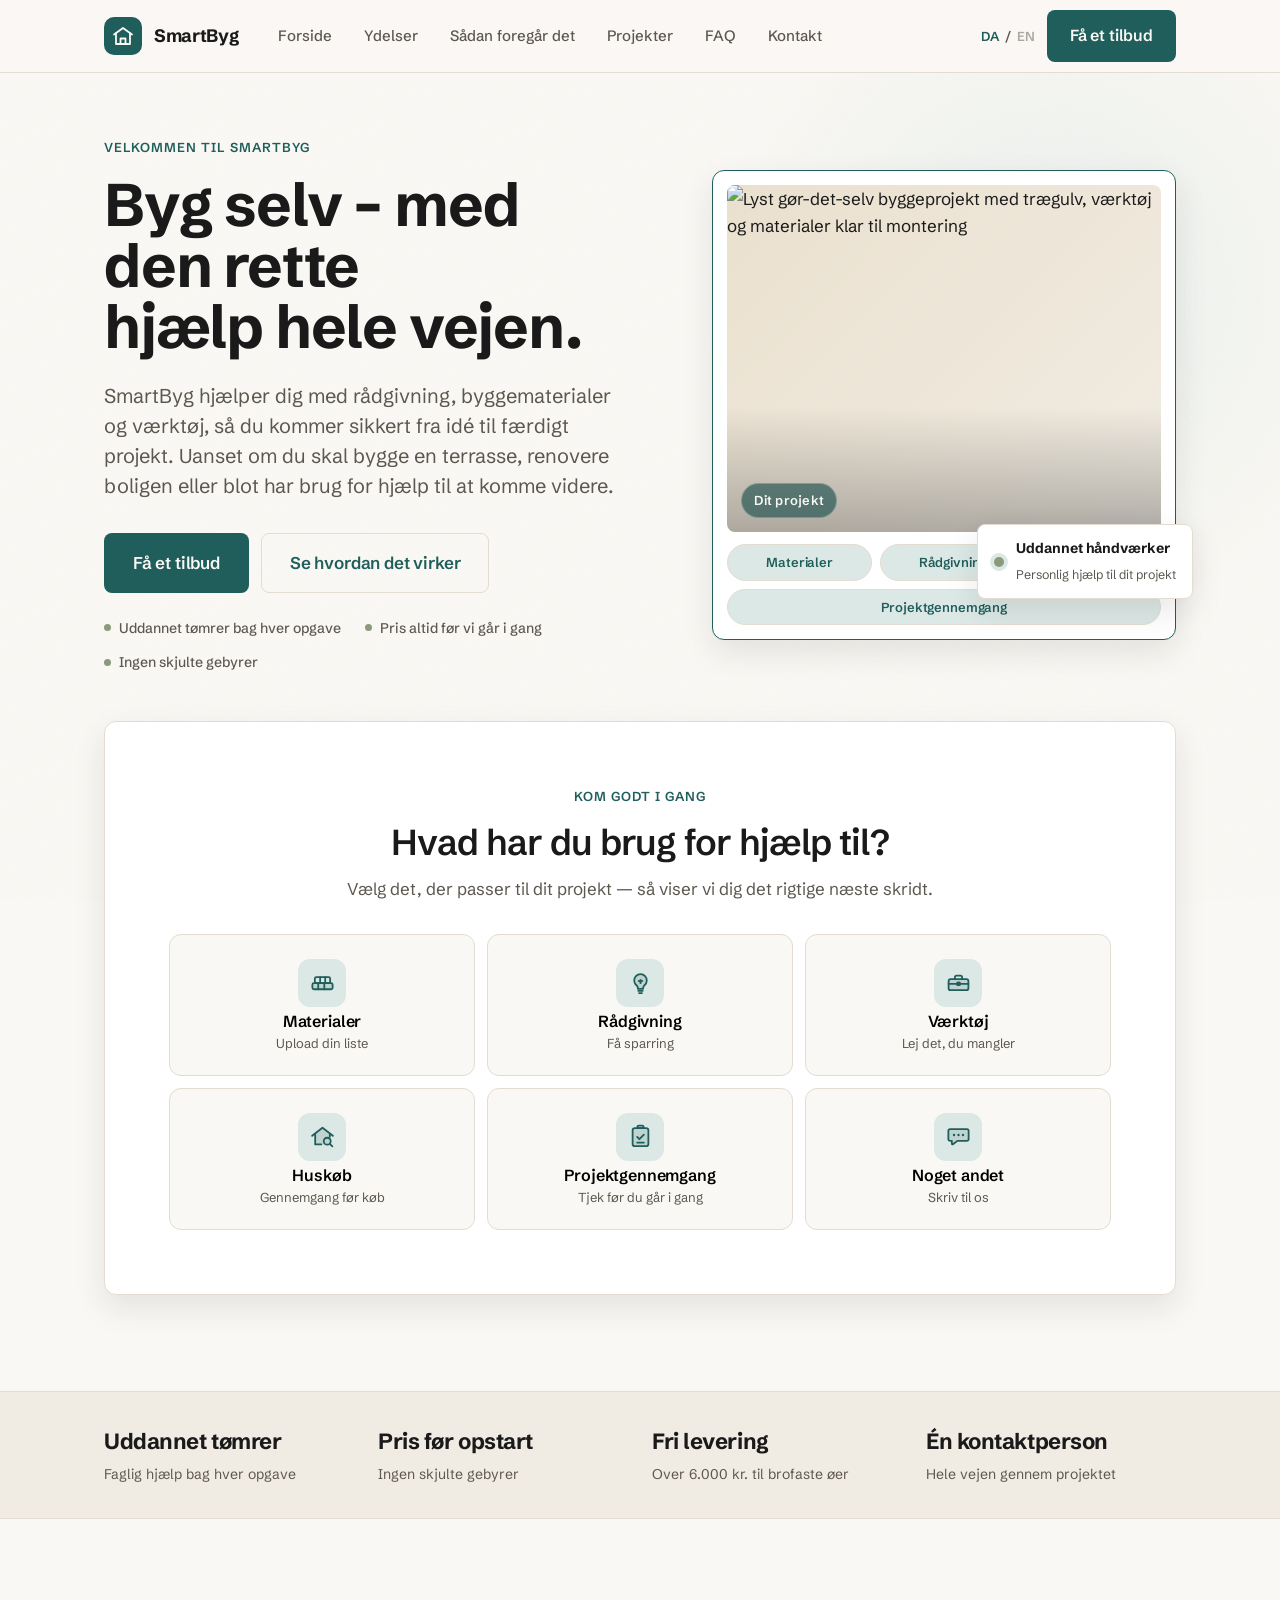
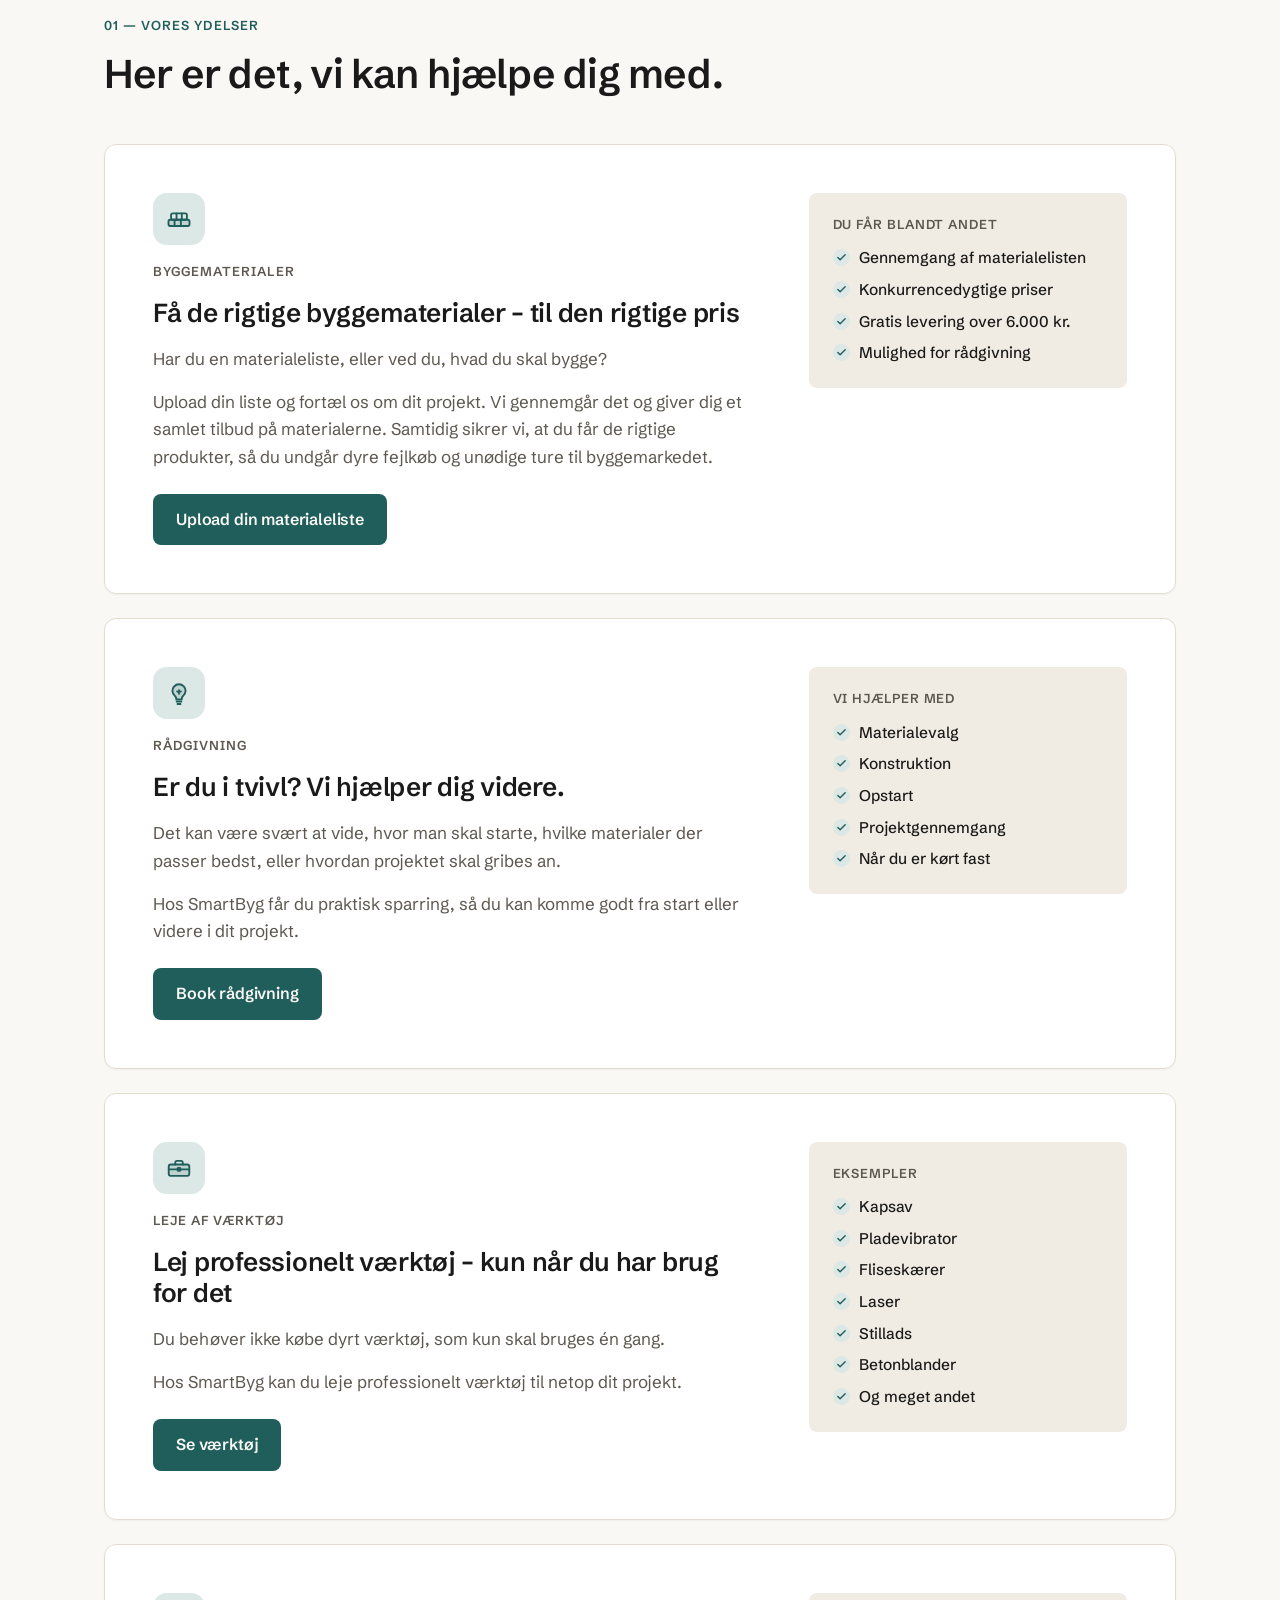
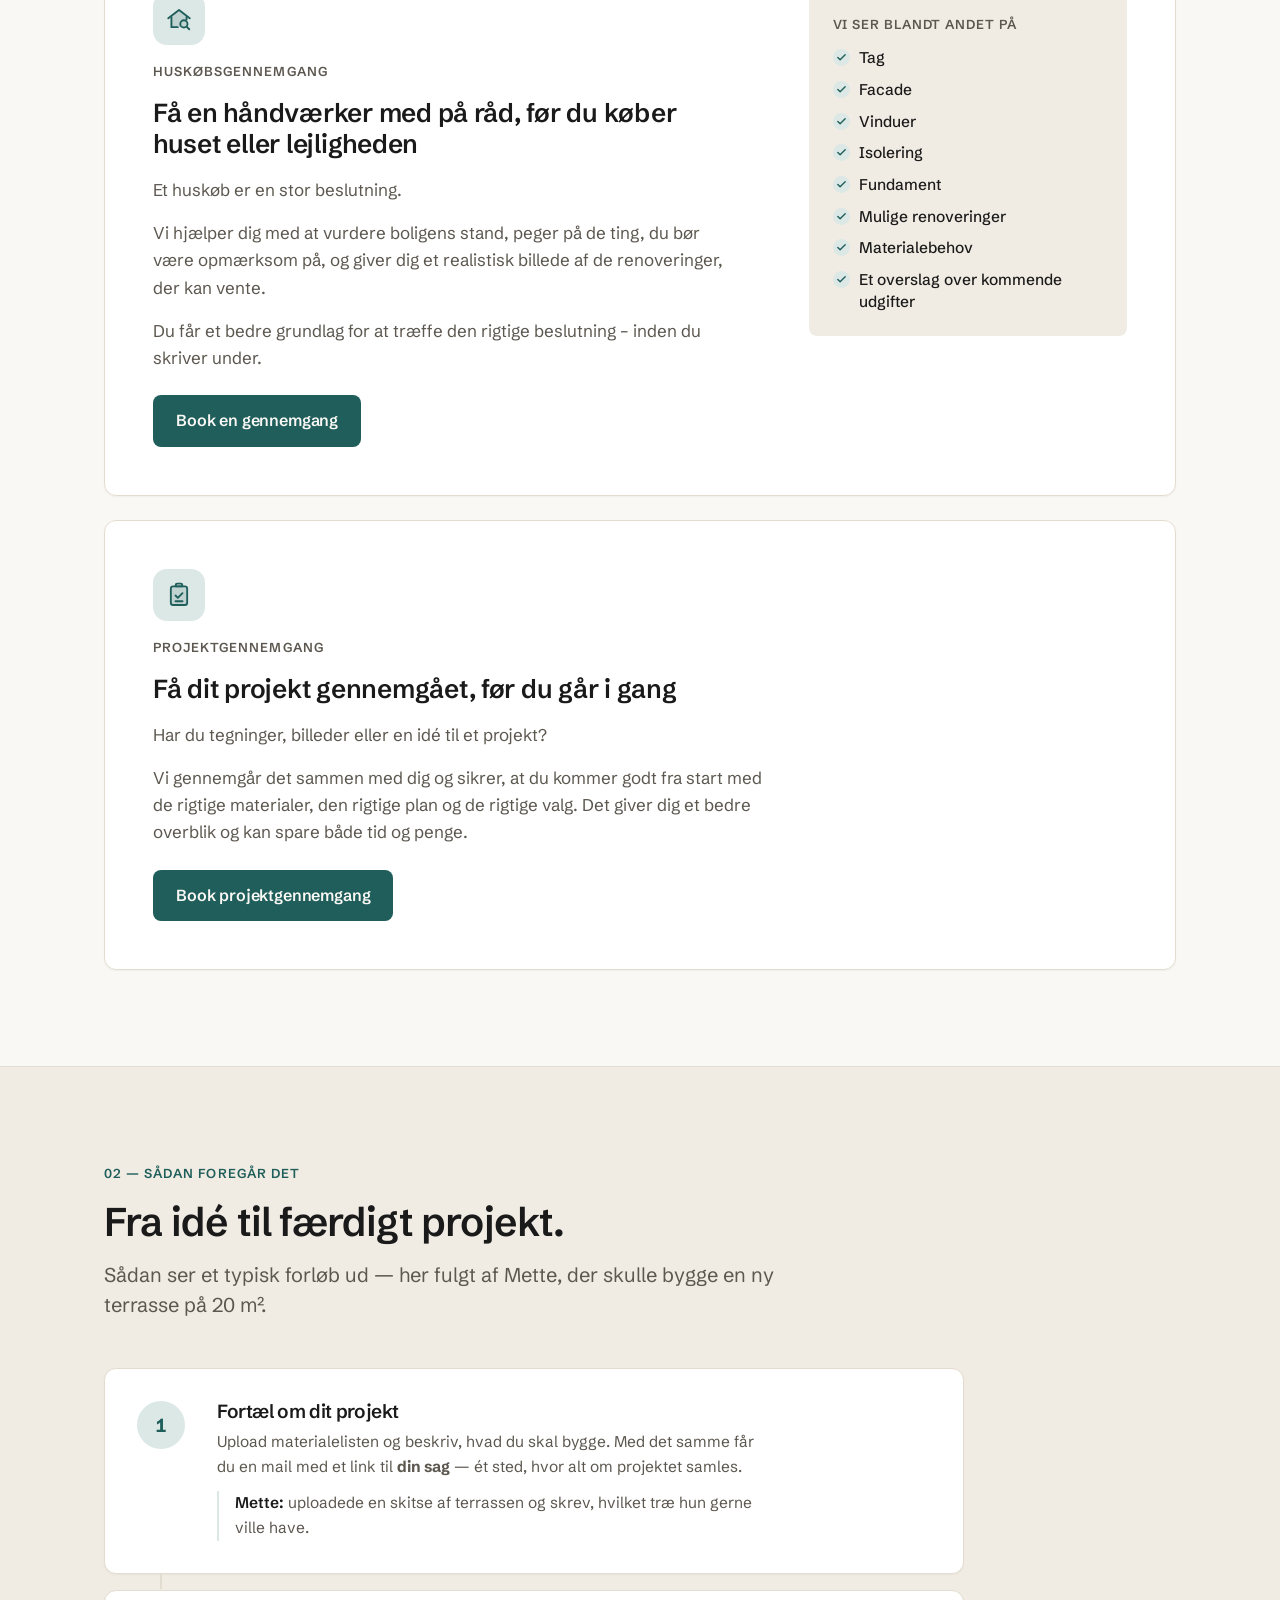
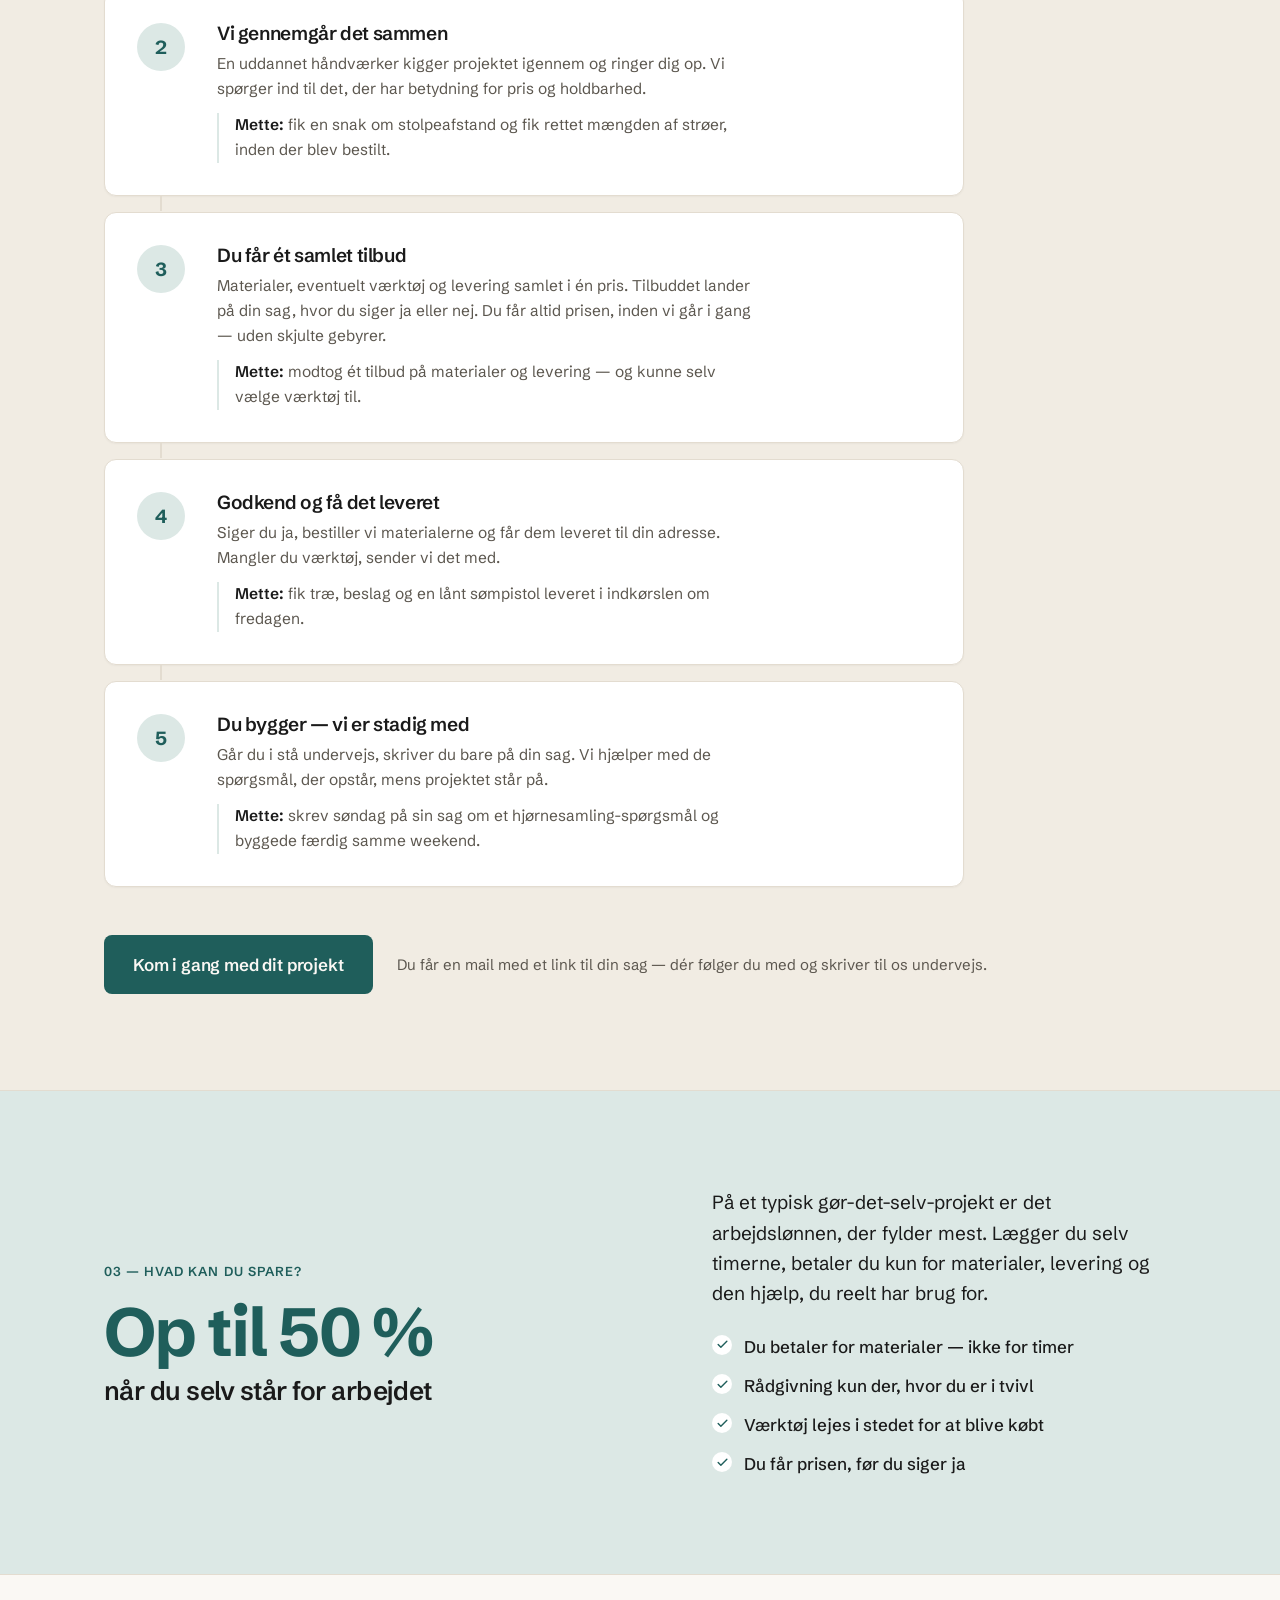
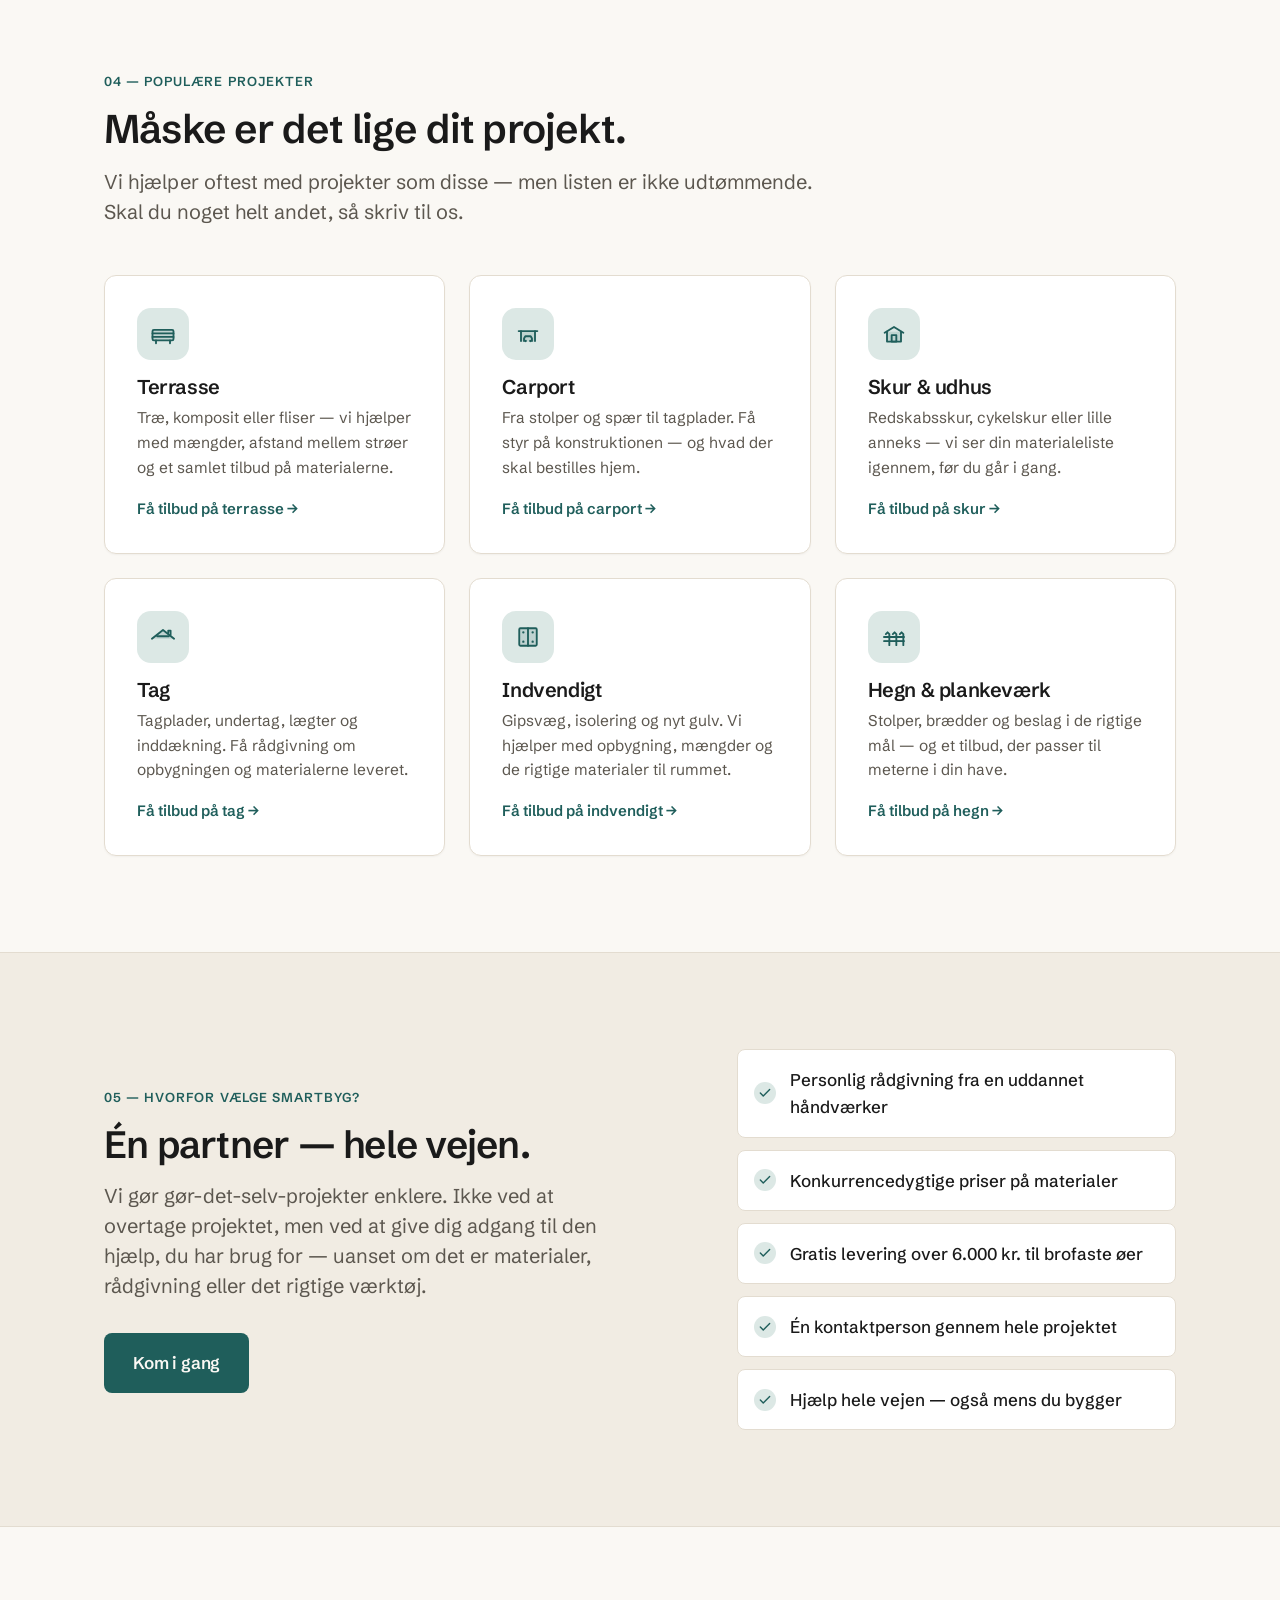
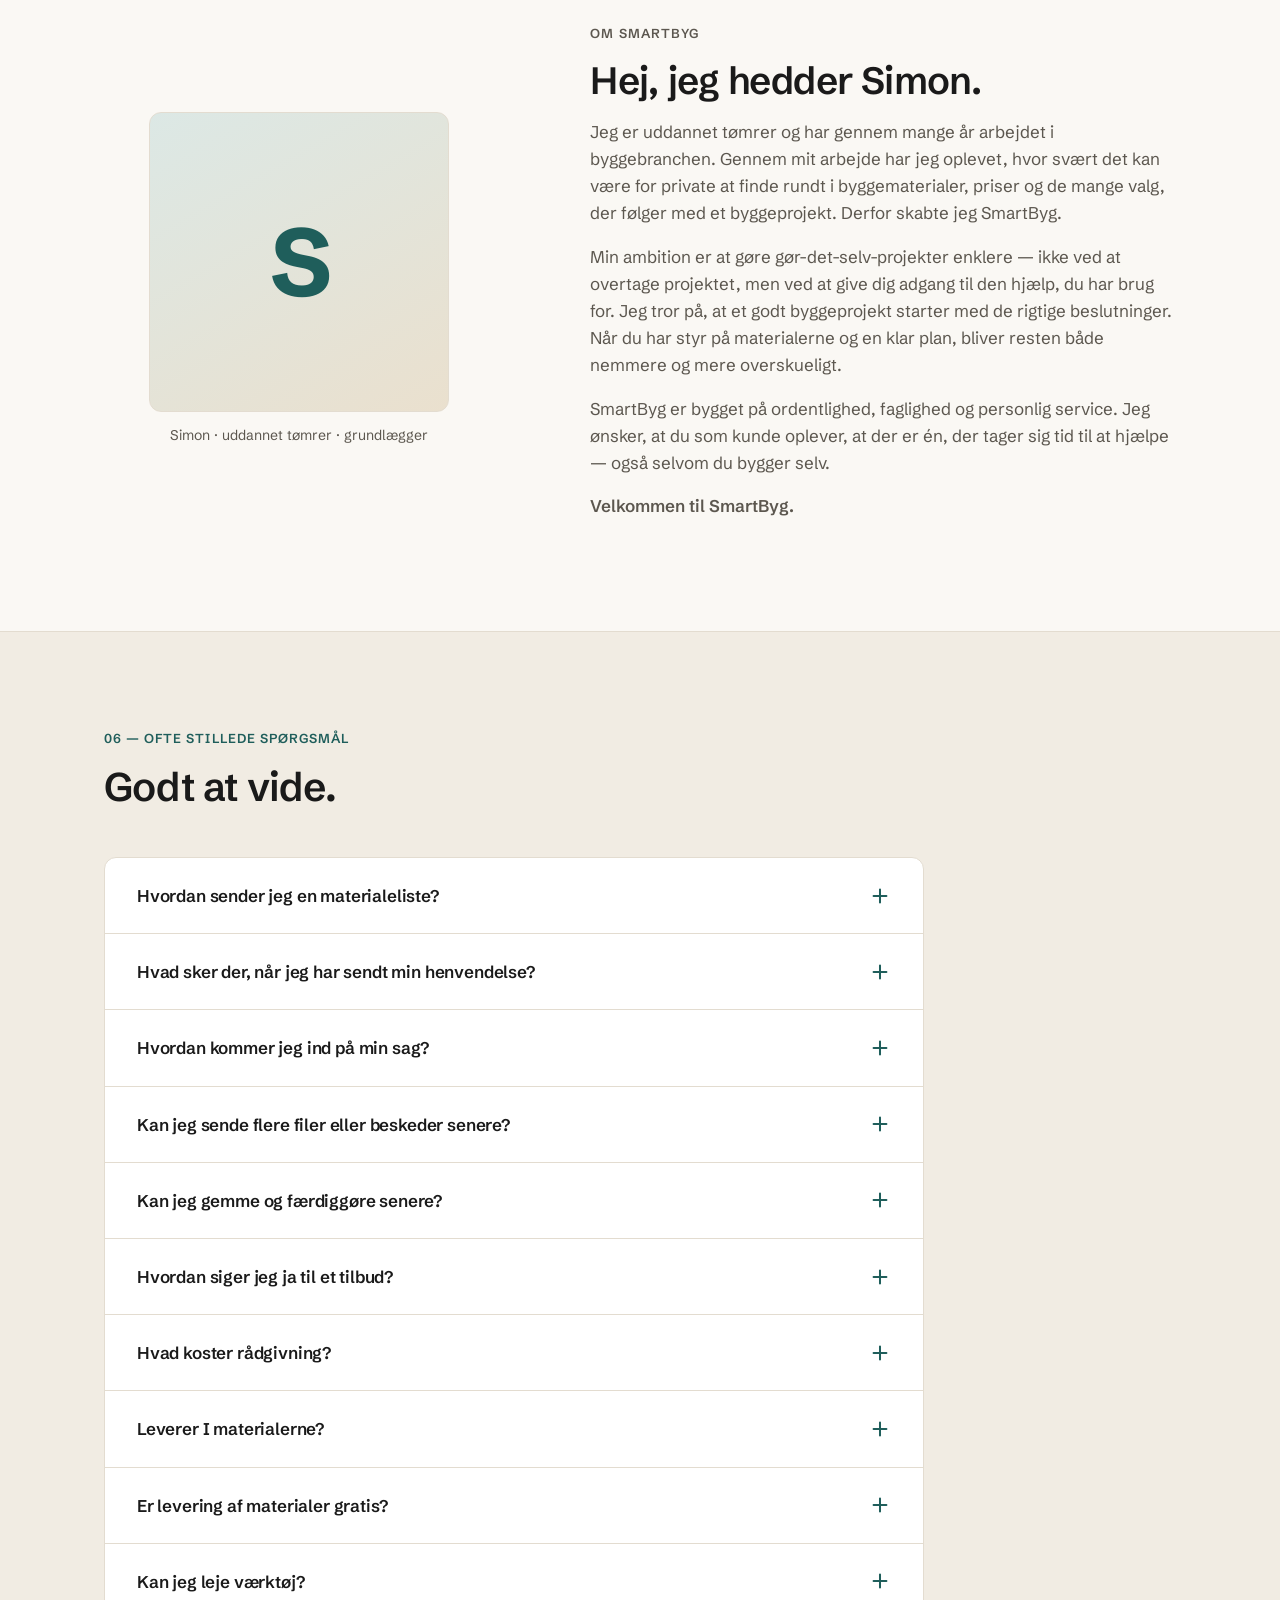
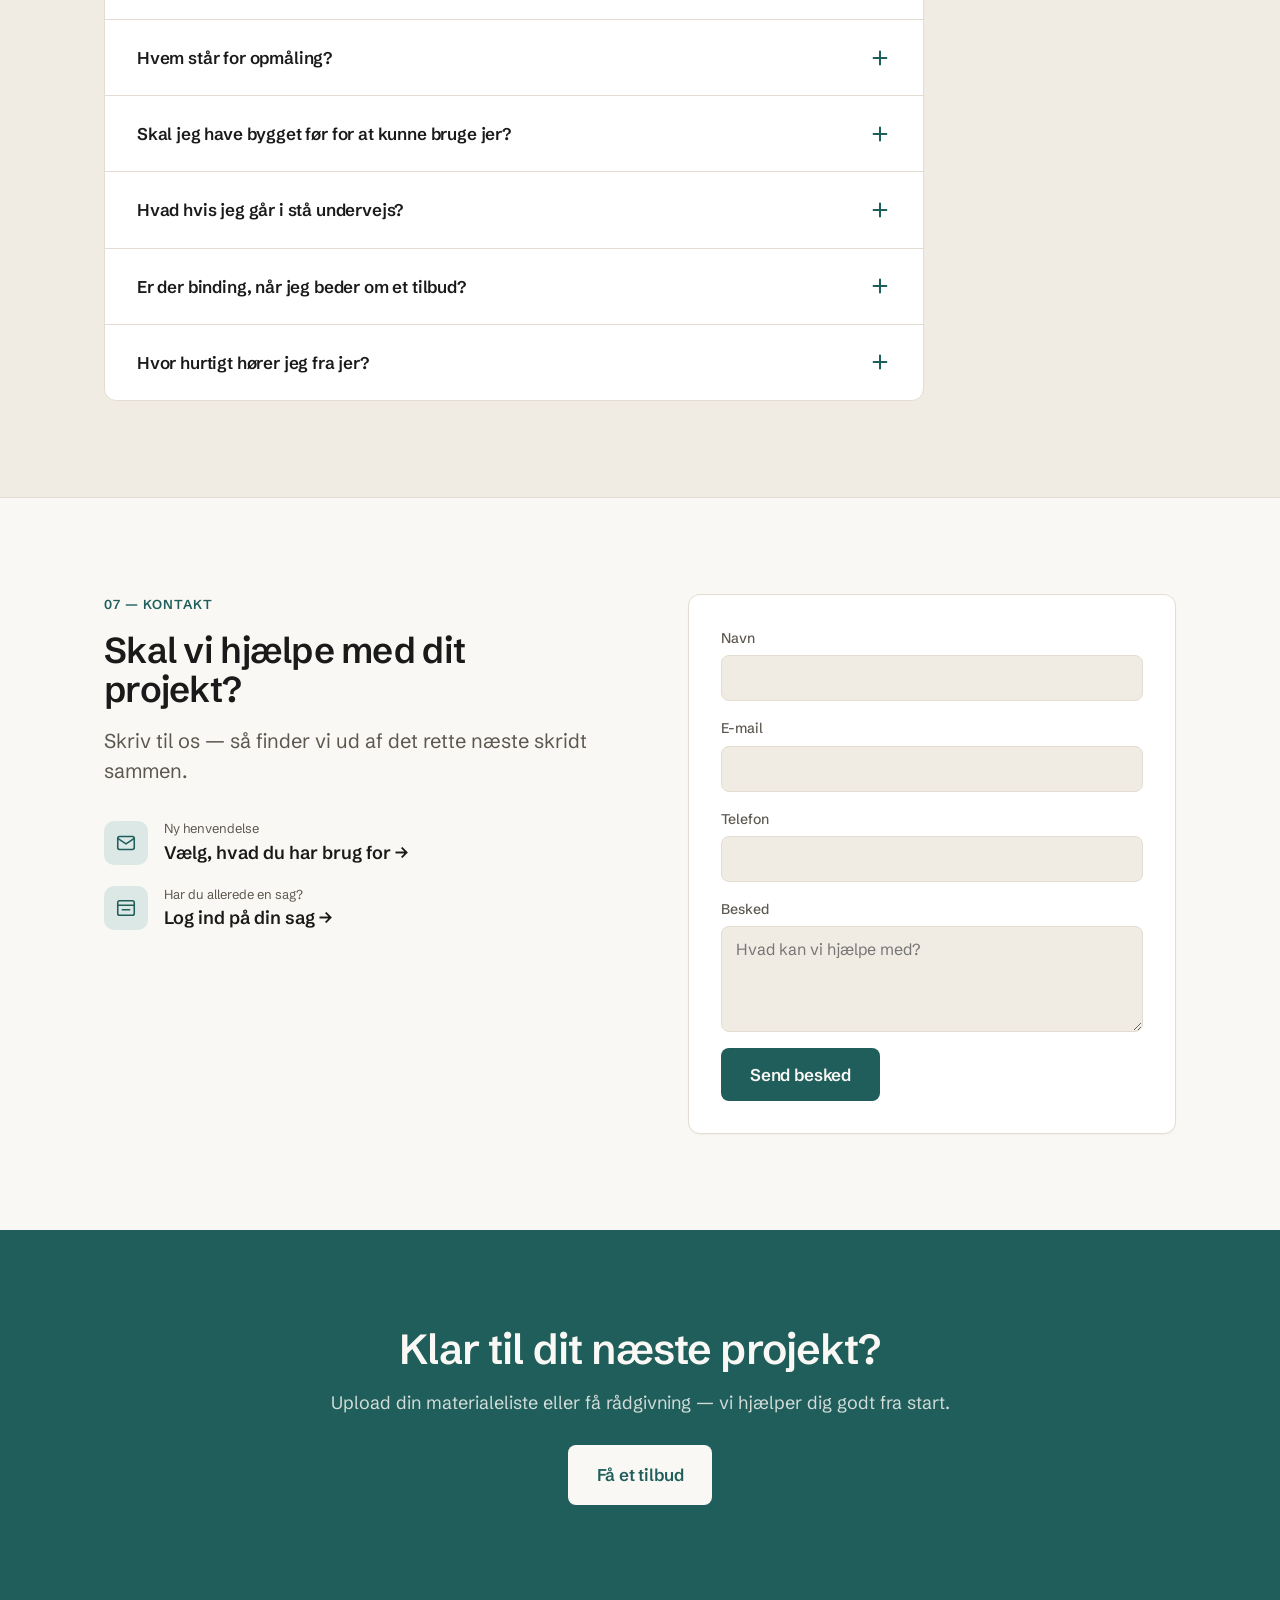
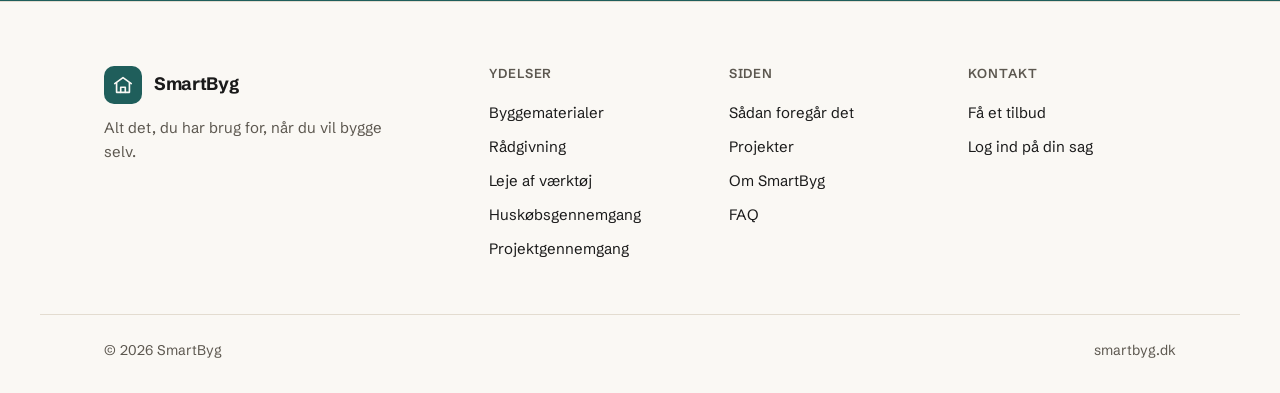
==== index.html @ ffe624df "Take the project type from the card, not a second dropdown Someone who clicks "Få tilbud på terrasse" ====
<!DOCTYPE html>
<html lang="da">
<head>
  <meta charset="UTF-8" />
  <meta name="viewport" content="width=device-width, initial-scale=1.0" />
  <!-- Mark JS as available so progressive-reveal styles only apply when they can be undone. -->
  <script>document.documentElement.classList.add("js");</script>
  <title>SmartByg — Byg selv med den rette hjælp hele vejen</title>
  <meta name="description" content="SmartByg hjælper dig med rådgivning, byggematerialer og værktøj, så du kommer sikkert fra idé til færdigt projekt. Upload din materialeliste og få et samlet tilbud." />
  <meta name="theme-color" content="#1F5E5B" />
  <!-- Canonical host. Keep absolute so no other host can be indexed as a
       duplicate of the front page. -->
  <link rel="canonical" href="https://smartbyg.dk/" />

  <meta property="og:url" content="https://smartbyg.dk/" />
  <meta property="og:title" content="SmartByg — Byg selv med den rette hjælp hele vejen" />
  <meta property="og:description" content="Rådgivning, byggematerialer og værktøj til dit gør-det-selv-projekt — så du kommer sikkert fra idé til færdigt projekt." />
  <meta property="og:type" content="website" />
  <meta property="og:locale" content="da_DK" />

  <!-- Inline SVG favicon (brand house mark). Domain-agnostic, no extra request. -->
  <link rel="icon" href="data:image/svg+xml,%3Csvg xmlns='http://www.w3.org/2000/svg' viewBox='0 0 24 24'%3E%3Crect width='24' height='24' rx='5' fill='%231F5E5B'/%3E%3Cg fill='none' stroke='%23FAF8F4' stroke-width='1.8' stroke-linecap='round' stroke-linejoin='round'%3E%3Cpath d='M4 10.5 12 5l8 5.5'/%3E%3Cpath d='M6 9.8V19h12V9.8'/%3E%3Cpath d='M10 19v-4.5h4V19'/%3E%3C/g%3E%3C/svg%3E" />

  <link rel="preconnect" href="https://fonts.googleapis.com" />
  <link rel="preconnect" href="https://fonts.gstatic.com" crossorigin />
  <link href="https://fonts.googleapis.com/css2?family=Schibsted+Grotesk:wght@400;500;600;700&display=swap" rel="stylesheet" />

  <link rel="stylesheet" href="styles.css" />
</head>
<body>
  <a class="skip-link" href="#main">Spring til indhold</a>

  <!-- ───────────── Header ───────────── -->
  <header class="site-header" id="top">
    <div class="container header-inner">
      <a class="brand" href="#top" aria-label="SmartByg — forside">
        <span class="brand-mark" aria-hidden="true">
          <svg viewBox="0 0 24 24" width="24" height="24" fill="none" stroke="currentColor" stroke-width="1.8" stroke-linecap="round" stroke-linejoin="round">
            <path d="M3 10.5 12 4l9 6.5" />
            <path d="M5 9.5V20h14V9.5" />
            <path d="M9.5 20v-5.5h5V20" />
          </svg>
        </span>
        <span class="brand-name">SmartByg</span>
      </a>

      <nav class="site-nav" id="site-nav" aria-label="Hovednavigation">
        <a href="#top">Forside</a>
        <a href="#ydelser">Ydelser</a>
        <a href="#saadan">Sådan foregår det</a>
        <a href="#projekter">Projekter</a>
        <a href="#faq">FAQ</a>
        <a href="#kontakt">Kontakt</a>
      </nav>

      <div class="header-actions">
        <div class="lang-switch" aria-label="Vælg sprog">
          <a href="#" aria-current="true">DA</a>
          <span aria-hidden="true">/</span>
          <a href="#" aria-disabled="true" title="Kommer snart">EN</a>
        </div>
        <a class="btn btn-primary" href="#start">Få et tilbud</a>
        <button type="button" class="nav-toggle" id="nav-toggle"
                aria-controls="site-nav" aria-expanded="false" aria-label="Åbn menu">
          <svg class="nav-toggle-open" viewBox="0 0 24 24" width="22" height="22" fill="none" stroke="currentColor" stroke-width="1.9" stroke-linecap="round" aria-hidden="true">
            <path d="M4 7h16M4 12h16M4 17h16" />
          </svg>
          <svg class="nav-toggle-close" viewBox="0 0 24 24" width="22" height="22" fill="none" stroke="currentColor" stroke-width="1.9" stroke-linecap="round" aria-hidden="true">
            <path d="m6 6 12 12M18 6 6 18" />
          </svg>
        </button>
      </div>
    </div>
  </header>

  <main id="main">

    <!-- ───────────── Hero ───────────── -->
    <section class="hero">
      <div class="container hero-grid">
        <div class="hero-copy reveal">
          <p class="eyebrow">Velkommen til SmartByg</p>
          <h1>Byg selv – med den rette<br />hjælp hele vejen.</h1>
          <p class="lead">
            SmartByg hjælper dig med rådgivning, byggematerialer og værktøj, så
            du kommer sikkert fra idé til færdigt projekt. Uanset om du skal
            bygge en terrasse, renovere boligen eller blot har brug for hjælp
            til at komme videre.
          </p>
          <div class="hero-cta">
            <a class="btn btn-primary btn-lg" href="#start">Få et tilbud</a>
            <a class="btn btn-ghost btn-lg" href="#saadan">Se hvordan det virker</a>
          </div>
          <ul class="reassure" aria-label="Det får du">
            <li>Uddannet tømrer bag hver opgave</li>
            <li>Pris altid før vi går i gang</li>
            <li>Ingen skjulte gebyrer</li>
          </ul>
        </div>

        <div class="hero-visual reveal">
          <div class="hero-frame">
            <div class="hero-photo">
              <!-- Swap this src for a real renovation photo (JPG/WebP); the frame
                   crops it to fit via object-fit: cover. Keep a descriptive alt. -->
              <img class="hero-photo-img" src="assets/hero-renovation.svg"
                   alt="Lyst gør-det-selv byggeprojekt med trægulv, værktøj og materialer klar til montering"
                   width="800" height="640" loading="eager" decoding="async" />
              <span class="hero-photo-tag" aria-hidden="true">Dit projekt</span>
            </div>
            <ul class="topics" aria-label="Det hjælper vi med">
              <li class="topic">Materialer</li>
              <li class="topic">Rådgivning</li>
              <li class="topic">Værktøj</li>
              <li class="topic">Projektgennemgang</li>
            </ul>
            <div class="hero-card">
              <span class="hero-card-dot"></span>
              <div>
                <strong>Uddannet håndværker</strong>
                <span>Personlig hjælp til dit projekt</span>
              </div>
            </div>
          </div>
        </div>
      </div>
    </section>

    <!-- ───────────── Interactive selector (centrepiece) ───────────── -->
    <section class="picker-band" id="start">
      <div class="container">
        <div class="picker reveal">
          <header class="picker-head">
            <p class="eyebrow">Kom godt i gang</p>
            <h2>Hvad har du brug for hjælp til?</h2>
            <p class="picker-sub">Vælg det, der passer til dit projekt — så viser vi dig det rigtige næste skridt.</p>
          </header>

          <div class="picker-options" role="radiogroup" aria-label="Hvad har du brug for hjælp til?">
            <button type="button" class="picker-option" role="radio" aria-checked="false" data-option="materialer">
              <span class="ico" aria-hidden="true">
                <svg viewBox="0 0 24 24" fill="none" stroke="currentColor" stroke-width="1.6" stroke-linecap="round" stroke-linejoin="round">
                  <rect x="3" y="12.6" width="18" height="5.4" rx="1.4" fill="currentColor" fill-opacity=".15" stroke="none"/>
                  <rect x="3" y="12.6" width="18" height="5.4" rx="1.4"/>
                  <rect x="5.2" y="7.2" width="13.6" height="5.4" rx="1.4"/>
                  <path d="M8.2 12.6v5.4M13.6 12.6v5.4M9.9 7.2v5.4M14.4 7.2v5.4"/>
                </svg>
              </span>
              <span class="picker-label">Materialer</span>
              <span class="picker-hint">Upload din liste</span>
            </button>
            <button type="button" class="picker-option" role="radio" aria-checked="false" data-option="raadgivning">
              <span class="ico" aria-hidden="true">
                <svg viewBox="0 0 24 24" fill="none" stroke="currentColor" stroke-width="1.6" stroke-linecap="round" stroke-linejoin="round">
                  <path d="M8.4 14.4a5.6 5.6 0 1 1 7.2 0c-.7.6-1.1 1.4-1.2 2.2l-.1 1h-4.6l-.1-1c-.1-.8-.5-1.6-1.2-2.2Z" fill="currentColor" fill-opacity=".15" stroke="none"/>
                  <path d="M8.4 14.4a5.6 5.6 0 1 1 7.2 0c-.7.6-1.1 1.4-1.2 2.2l-.1 1h-4.6l-.1-1c-.1-.8-.5-1.6-1.2-2.2Z"/>
                  <path d="M10 19.4h4M10.7 21.4h2.6"/>
                  <path d="M10.4 10.6c.7.7 2.5.7 3.2 0M12 12.6V9.6"/>
                </svg>
              </span>
              <span class="picker-label">Rådgivning</span>
              <span class="picker-hint">Få sparring</span>
            </button>
            <button type="button" class="picker-option" role="radio" aria-checked="false" data-option="vaerktoej">
              <span class="ico" aria-hidden="true">
                <svg viewBox="0 0 24 24" fill="none" stroke="currentColor" stroke-width="1.6" stroke-linecap="round" stroke-linejoin="round">
                  <rect x="3.2" y="9" width="17.6" height="9.8" rx="1.8" fill="currentColor" fill-opacity=".15" stroke="none"/>
                  <rect x="3.2" y="9" width="17.6" height="9.8" rx="1.8"/>
                  <path d="M3.2 13.2h17.6"/>
                  <path d="M8.8 9V7.4a1.5 1.5 0 0 1 1.5-1.5h3.4a1.5 1.5 0 0 1 1.5 1.5V9"/>
                  <rect x="10.7" y="12" width="2.6" height="2.4" rx=".6"/>
                </svg>
              </span>
              <span class="picker-label">Værktøj</span>
              <span class="picker-hint">Lej det, du mangler</span>
            </button>
            <button type="button" class="picker-option" role="radio" aria-checked="false" data-option="huskoeb">
              <span class="ico" aria-hidden="true">
                <svg viewBox="0 0 24 24" fill="none" stroke="currentColor" stroke-width="1.6" stroke-linecap="round" stroke-linejoin="round">
                  <path d="M5.5 10.2 12 5.1l6.5 5.1V19h-13Z" fill="currentColor" fill-opacity=".15" stroke="none"/>
                  <path d="M2.8 11.4 12 4.2l9.2 7.2"/>
                  <path d="M5.5 10.2V19h5.4"/>
                  <path d="M18.5 10.2v2.2"/>
                  <circle cx="16.2" cy="16.2" r="3.1"/>
                  <path d="m18.5 18.5 2.3 2.3"/>
                </svg>
              </span>
              <span class="picker-label">Huskøb</span>
              <span class="picker-hint">Gennemgang før køb</span>
            </button>
            <button type="button" class="picker-option" role="radio" aria-checked="false" data-option="projektgennemgang">
              <span class="ico" aria-hidden="true">
                <svg viewBox="0 0 24 24" fill="none" stroke="currentColor" stroke-width="1.6" stroke-linecap="round" stroke-linejoin="round">
                  <rect x="5" y="4.6" width="14" height="16" rx="2" fill="currentColor" fill-opacity=".15" stroke="none"/>
                  <rect x="5" y="4.6" width="14" height="16" rx="2"/>
                  <path d="M9.2 4.6V3.5a1.2 1.2 0 0 1 1.2-1.2h3.2a1.2 1.2 0 0 1 1.2 1.2v1.1Z"/>
                  <path d="m9 12.4 2 2 4-4"/>
                  <path d="M9 17.4h6"/>
                </svg>
              </span>
              <span class="picker-label">Projekt&shy;gennemgang</span>
              <span class="picker-hint">Tjek før du går i gang</span>
            </button>
            <button type="button" class="picker-option" role="radio" aria-checked="false" data-option="andet">
              <span class="ico" aria-hidden="true">
                <svg viewBox="0 0 24 24" fill="none" stroke="currentColor" stroke-width="1.6" stroke-linecap="round" stroke-linejoin="round">
                  <path d="M4.5 5.5h15A1.5 1.5 0 0 1 21 7v7.4a1.5 1.5 0 0 1-1.5 1.5H11l-3.9 3a.6.6 0 0 1-1-.5v-2.5H4.5A1.5 1.5 0 0 1 3 14.4V7a1.5 1.5 0 0 1 1.5-1.5Z" fill="currentColor" fill-opacity=".15" stroke="none"/>
                  <path d="M4.5 5.5h15A1.5 1.5 0 0 1 21 7v7.4a1.5 1.5 0 0 1-1.5 1.5H11l-3.9 3a.6.6 0 0 1-1-.5v-2.5H4.5A1.5 1.5 0 0 1 3 14.4V7a1.5 1.5 0 0 1 1.5-1.5Z"/>
                  <path d="M8 10.7h.01M12 10.7h.01M16 10.7h.01" stroke-width="2.1"/>
                </svg>
              </span>
              <span class="picker-label">Noget andet</span>
              <span class="picker-hint">Skriv til os</span>
            </button>
          </div>

          <!-- Reveal panel: the form adapts to the chosen option. -->
          <div class="picker-panel" id="picker-panel" hidden>
            <div class="picker-panel-head">
              <h3 id="picker-panel-title">Materialer</h3>
              <p id="picker-panel-desc">Upload din materialeliste som PDF, Excel eller billede — så vender vi tilbage med et samlet tilbud.</p>
            </div>

            <!--
              Posts to the SmartByg backend. It stores the case, creates the
              visitor an account and mails them a link straight to it — see
              backend-integration.md.
            -->
            <form class="request-form" id="request-form" action="https://smartbyg-api.fra.appwrite.run/requests" method="POST" enctype="multipart/form-data" novalidate>
              <input type="hidden" name="Hvad_har_du_brug_for" id="form-service" value="Materialer" />
              <!--
                Set from the `data-project` on a project card, so someone who
                came in from "Få tilbud på terrasse" is not asked which project
                it is a second time. Empty for anyone who arrived another way.
              -->
              <input type="hidden" name="Projekttype" id="form-project" value="" />
              <!-- Honeypot anti-spam (must stay empty). -->
              <input type="checkbox" name="botcheck" class="visually-hidden" tabindex="-1" autocomplete="off" />

              <div class="form-grid">
                <label class="field">
                  <span class="field-label">Navn</span>
                  <input type="text" name="Navn" autocomplete="name" required />
                </label>
                <label class="field">
                  <span class="field-label">Telefon</span>
                  <input type="tel" name="Telefon" autocomplete="tel" required />
                </label>
                <label class="field">
                  <span class="field-label">E-mail</span>
                  <input type="email" name="Mail" autocomplete="email" required />
                </label>
                <label class="field">
                  <span class="field-label">Adresse <span class="field-opt">(projekt- eller leveringsadresse)</span></span>
                  <input type="text" name="Adresse" autocomplete="street-address" />
                </label>
                <label class="field field-file" id="field-upload">
                  <span class="field-label"><span id="upload-label">Upload materialeliste</span> <span class="field-opt">(PDF, Excel eller billede)</span></span>
                  <input type="file" name="attachment" accept=".pdf,.xls,.xlsx,.csv,.png,.jpg,.jpeg,.heic" multiple />
                </label>
                <label class="field field-wide">
                  <span class="field-label" id="comment-label">Kommentar / beskrivelse</span>
                  <textarea name="Kommentar" rows="4" placeholder="Fortæl kort om dit projekt …"></textarea>
                </label>
              </div>

              <div class="form-foot">
                <!--
                  Two ways out of the form. "Gem" stores the case as a draft the
                  visitor finishes later from the link we mail them; nothing
                  reaches us until they send it.
                -->
                <button type="submit" class="btn btn-primary btn-lg" data-submit="true">Send forespørgsel</button>
                <button type="submit" class="btn btn-ghost btn-lg" data-submit="false">Gem og færdiggør senere</button>
                <p class="form-note">Du får altid en pris, inden vi går i gang — uden skjulte gebyrer.</p>
              </div>

              <p class="form-status" id="form-status" role="status" aria-live="polite" hidden></p>
            </form>
          </div>
        </div>
      </div>
    </section>

    <!-- ───────────── Trust strip ───────────── -->
    <section class="strip" aria-label="Det kan du regne med">
      <div class="container strip-inner">
        <div class="stat">
          <strong>Uddannet tømrer</strong>
          <span>Faglig hjælp bag hver opgave</span>
        </div>
        <div class="stat">
          <strong>Pris før opstart</strong>
          <span>Ingen skjulte gebyrer</span>
        </div>
        <div class="stat">
          <strong>Fri levering</strong>
          <span>Over 6.000 kr. til brofaste øer</span>
        </div>
        <div class="stat">
          <strong>Én kontaktperson</strong>
          <span>Hele vejen gennem projektet</span>
        </div>
      </div>
    </section>

    <!-- ───────────── Services ───────────── -->
    <section class="section" id="ydelser">
      <div class="container">
        <header class="section-head">
          <p class="eyebrow">01 — Vores ydelser</p>
          <h2>Her er det, vi kan hjælpe dig med.</h2>
        </header>

        <div class="services">
          <article class="service reveal">
            <div class="service-main">
              <span class="ico ico-lg" aria-hidden="true">
                <svg viewBox="0 0 24 24" fill="none" stroke="currentColor" stroke-width="1.6" stroke-linecap="round" stroke-linejoin="round">
                  <rect x="3" y="12.6" width="18" height="5.4" rx="1.4" fill="currentColor" fill-opacity=".15" stroke="none"/>
                  <rect x="3" y="12.6" width="18" height="5.4" rx="1.4"/>
                  <rect x="5.2" y="7.2" width="13.6" height="5.4" rx="1.4"/>
                  <path d="M8.2 12.6v5.4M13.6 12.6v5.4M9.9 7.2v5.4M14.4 7.2v5.4"/>
                </svg>
              </span>
              <p class="service-kicker">Byggematerialer</p>
              <h3>Få de rigtige byggematerialer – til den rigtige pris</h3>
              <p>Har du en materialeliste, eller ved du, hvad du skal bygge?</p>
              <p>
                Upload din liste og fortæl os om dit projekt. Vi gennemgår det og
                giver dig et samlet tilbud på materialerne. Samtidig sikrer vi, at
                du får de rigtige produkter, så du undgår dyre fejlkøb og unødige
                ture til byggemarkedet.
              </p>
              <a class="btn btn-primary" href="#start" data-select="materialer">Upload din materialeliste</a>
            </div>
            <div class="service-facts">
              <h4>Du får blandt andet</h4>
              <ul>
                <li>Gennemgang af materialelisten</li>
                <li>Konkurrencedygtige priser</li>
                <li>Gratis levering over 6.000 kr.</li>
                <li>Mulighed for rådgivning</li>
              </ul>
            </div>
          </article>

          <article class="service reveal">
            <div class="service-main">
              <span class="ico ico-lg" aria-hidden="true">
                <svg viewBox="0 0 24 24" fill="none" stroke="currentColor" stroke-width="1.6" stroke-linecap="round" stroke-linejoin="round">
                  <path d="M8.4 14.4a5.6 5.6 0 1 1 7.2 0c-.7.6-1.1 1.4-1.2 2.2l-.1 1h-4.6l-.1-1c-.1-.8-.5-1.6-1.2-2.2Z" fill="currentColor" fill-opacity=".15" stroke="none"/>
                  <path d="M8.4 14.4a5.6 5.6 0 1 1 7.2 0c-.7.6-1.1 1.4-1.2 2.2l-.1 1h-4.6l-.1-1c-.1-.8-.5-1.6-1.2-2.2Z"/>
                  <path d="M10 19.4h4M10.7 21.4h2.6"/>
                  <path d="M10.4 10.6c.7.7 2.5.7 3.2 0M12 12.6V9.6"/>
                </svg>
              </span>
              <p class="service-kicker">Rådgivning</p>
              <h3>Er du i tvivl? Vi hjælper dig videre.</h3>
              <p>
                Det kan være svært at vide, hvor man skal starte, hvilke materialer
                der passer bedst, eller hvordan projektet skal gribes an.
              </p>
              <p>
                Hos SmartByg får du praktisk sparring, så du kan komme godt fra
                start eller videre i dit projekt.
              </p>
              <a class="btn btn-primary" href="#start" data-select="raadgivning">Book rådgivning</a>
            </div>
            <div class="service-facts">
              <h4>Vi hjælper med</h4>
              <ul>
                <li>Materialevalg</li>
                <li>Konstruktion</li>
                <li>Opstart</li>
                <li>Projektgennemgang</li>
                <li>Når du er kørt fast</li>
              </ul>
            </div>
          </article>

          <article class="service reveal">
            <div class="service-main">
              <span class="ico ico-lg" aria-hidden="true">
                <svg viewBox="0 0 24 24" fill="none" stroke="currentColor" stroke-width="1.6" stroke-linecap="round" stroke-linejoin="round">
                  <rect x="3.2" y="9" width="17.6" height="9.8" rx="1.8" fill="currentColor" fill-opacity=".15" stroke="none"/>
                  <rect x="3.2" y="9" width="17.6" height="9.8" rx="1.8"/>
                  <path d="M3.2 13.2h17.6"/>
                  <path d="M8.8 9V7.4a1.5 1.5 0 0 1 1.5-1.5h3.4a1.5 1.5 0 0 1 1.5 1.5V9"/>
                  <rect x="10.7" y="12" width="2.6" height="2.4" rx=".6"/>
                </svg>
              </span>
              <p class="service-kicker">Leje af værktøj</p>
              <h3>Lej professionelt værktøj – kun når du har brug for det</h3>
              <p>Du behøver ikke købe dyrt værktøj, som kun skal bruges én gang.</p>
              <p>
                Hos SmartByg kan du leje professionelt værktøj til netop dit
                projekt.
              </p>
              <a class="btn btn-primary" href="#start" data-select="vaerktoej">Se værktøj</a>
            </div>
            <div class="service-facts">
              <h4>Eksempler</h4>
              <ul>
                <li>Kapsav</li>
                <li>Pladevibrator</li>
                <li>Fliseskærer</li>
                <li>Laser</li>
                <li>Stillads</li>
                <li>Betonblander</li>
                <li>Og meget andet</li>
              </ul>
            </div>
          </article>

          <article class="service reveal">
            <div class="service-main">
              <span class="ico ico-lg" aria-hidden="true">
                <svg viewBox="0 0 24 24" fill="none" stroke="currentColor" stroke-width="1.6" stroke-linecap="round" stroke-linejoin="round">
                  <path d="M5.5 10.2 12 5.1l6.5 5.1V19h-13Z" fill="currentColor" fill-opacity=".15" stroke="none"/>
                  <path d="M2.8 11.4 12 4.2l9.2 7.2"/>
                  <path d="M5.5 10.2V19h5.4"/>
                  <path d="M18.5 10.2v2.2"/>
                  <circle cx="16.2" cy="16.2" r="3.1"/>
                  <path d="m18.5 18.5 2.3 2.3"/>
                </svg>
              </span>
              <p class="service-kicker">Huskøbsgennemgang</p>
              <h3>Få en håndværker med på råd, før du køber huset eller lejligheden</h3>
              <p>Et huskøb er en stor beslutning.</p>
              <p>
                Vi hjælper dig med at vurdere boligens stand, peger på de ting, du
                bør være opmærksom på, og giver dig et realistisk billede af de
                renoveringer, der kan vente.
              </p>
              <p>
                Du får et bedre grundlag for at træffe den rigtige beslutning –
                inden du skriver under.
              </p>
              <a class="btn btn-primary" href="#start" data-select="huskoeb">Book en gennemgang</a>
            </div>
            <div class="service-facts">
              <h4>Vi ser blandt andet på</h4>
              <ul>
                <li>Tag</li>
                <li>Facade</li>
                <li>Vinduer</li>
                <li>Isolering</li>
                <li>Fundament</li>
                <li>Mulige renoveringer</li>
                <li>Materialebehov</li>
                <li>Et overslag over kommende udgifter</li>
              </ul>
            </div>
          </article>

          <article class="service service-solo reveal">
            <div class="service-main">
              <span class="ico ico-lg" aria-hidden="true">
                <svg viewBox="0 0 24 24" fill="none" stroke="currentColor" stroke-width="1.6" stroke-linecap="round" stroke-linejoin="round">
                  <rect x="5" y="4.6" width="14" height="16" rx="2" fill="currentColor" fill-opacity=".15" stroke="none"/>
                  <rect x="5" y="4.6" width="14" height="16" rx="2"/>
                  <path d="M9.2 4.6V3.5a1.2 1.2 0 0 1 1.2-1.2h3.2a1.2 1.2 0 0 1 1.2 1.2v1.1Z"/>
                  <path d="m9 12.4 2 2 4-4"/>
                  <path d="M9 17.4h6"/>
                </svg>
              </span>
              <p class="service-kicker">Projektgennemgang</p>
              <h3>Få dit projekt gennemgået, før du går i gang</h3>
              <p>Har du tegninger, billeder eller en idé til et projekt?</p>
              <p>
                Vi gennemgår det sammen med dig og sikrer, at du kommer godt fra
                start med de rigtige materialer, den rigtige plan og de rigtige
                valg. Det giver dig et bedre overblik og kan spare både tid og
                penge.
              </p>
              <a class="btn btn-primary" href="#start" data-select="projektgennemgang">Book projektgennemgang</a>
            </div>
          </article>
        </div>
      </div>
    </section>

    <!-- ───────────── Customer journey ───────────── -->
    <section class="section section-sunken" id="saadan">
      <div class="container">
        <header class="section-head">
          <p class="eyebrow">02 — Sådan foregår det</p>
          <h2>Fra idé til færdigt projekt.</h2>
          <p class="lead section-lead">
            Sådan ser et typisk forløb ud — her fulgt af Mette, der skulle
            bygge en ny terrasse på 20 m².
          </p>
        </header>

        <ol class="journey">
          <li class="journey-step reveal">
            <span class="journey-num" aria-hidden="true">1</span>
            <div>
              <h3>Fortæl om dit projekt</h3>
              <p>Upload materialelisten og beskriv, hvad du skal bygge. Med det samme får du en mail med et link til <strong>din sag</strong> — ét sted, hvor alt om projektet samles.</p>
              <p class="journey-example"><strong>Mette:</strong> uploadede en skitse af terrassen og skrev, hvilket træ hun gerne ville have.</p>
            </div>
          </li>
          <li class="journey-step reveal">
            <span class="journey-num" aria-hidden="true">2</span>
            <div>
              <h3>Vi gennemgår det sammen</h3>
              <p>En uddannet håndværker kigger projektet igennem og ringer dig op. Vi spørger ind til det, der har betydning for pris og holdbarhed.</p>
              <p class="journey-example"><strong>Mette:</strong> fik en snak om stolpeafstand og fik rettet mængden af strøer, inden der blev bestilt.</p>
            </div>
          </li>
          <li class="journey-step reveal">
            <span class="journey-num" aria-hidden="true">3</span>
            <div>
              <h3>Du får ét samlet tilbud</h3>
              <p>Materialer, eventuelt værktøj og levering samlet i én pris. Tilbuddet lander på din sag, hvor du siger ja eller nej. Du får altid prisen, inden vi går i gang — uden skjulte gebyrer.</p>
              <p class="journey-example"><strong>Mette:</strong> modtog ét tilbud på materialer og levering — og kunne selv vælge værktøj til.</p>
            </div>
          </li>
          <li class="journey-step reveal">
            <span class="journey-num" aria-hidden="true">4</span>
            <div>
              <h3>Godkend og få det leveret</h3>
              <p>Siger du ja, bestiller vi materialerne og får dem leveret til din adresse. Mangler du værktøj, sender vi det med.</p>
              <p class="journey-example"><strong>Mette:</strong> fik træ, beslag og en lånt sømpistol leveret i indkørslen om fredagen.</p>
            </div>
          </li>
          <li class="journey-step reveal">
            <span class="journey-num" aria-hidden="true">5</span>
            <div>
              <h3>Du bygger — vi er stadig med</h3>
              <p>Går du i stå undervejs, skriver du bare på din sag. Vi hjælper med de spørgsmål, der opstår, mens projektet står på.</p>
              <p class="journey-example"><strong>Mette:</strong> skrev søndag på sin sag om et hjørnesamling-spørgsmål og byggede færdig samme weekend.</p>
            </div>
          </li>
        </ol>

        <div class="journey-foot reveal">
          <a class="btn btn-primary btn-lg" href="#start">Kom i gang med dit projekt</a>
          <p>Du får en mail med et link til din sag — dér følger du med og skriver til os undervejs.</p>
        </div>
      </div>
    </section>

    <!-- ───────────── Value / savings ─────────────
         TODO: eksempeltallene nedenfor er illustrative. Erstat dem med tal fra
         et reelt, gennemført projekt (eller fjern beløbene), inden siden
         markedsføres — så prissammenligningen kan dokumenteres. -->
    <section class="savings" id="besparelse">
      <div class="container savings-inner">
        <div class="reveal">
          <p class="eyebrow">03 — Hvad kan du spare?</p>
          <p class="savings-number">Op til 50 %
            <span>når du selv står for arbejdet</span>
          </p>
        </div>
        <div class="reveal">
          <p class="savings-copy">
            På et typisk gør-det-selv-projekt er det arbejdslønnen, der fylder
            mest. Lægger du selv timerne, betaler du kun for materialer,
            levering og den hjælp, du reelt har brug for.
          </p>
          <ul class="savings-points">
            <li>Du betaler for materialer — ikke for timer</li>
            <li>Rådgivning kun der, hvor du er i tvivl</li>
            <li>Værktøj lejes i stedet for at blive købt</li>
            <li>Du får prisen, før du siger ja</li>
          </ul>
        </div>
      </div>
    </section>

    <!-- ───────────── Popular projects ───────────── -->
    <section class="section" id="projekter">
      <div class="container">
        <header class="section-head">
          <p class="eyebrow">04 — Populære projekter</p>
          <h2>Måske er det lige dit projekt.</h2>
          <p class="lead section-lead">
            Vi hjælper oftest med projekter som disse — men listen er ikke
            udtømmende. Skal du noget helt andet, så skriv til os.
          </p>
        </header>

        <div class="cards" aria-label="Eksempler på projekter">
          <article class="card reveal">
            <span class="ico ico-lg" aria-hidden="true">
              <svg viewBox="0 0 24 24" fill="none" stroke="currentColor" stroke-width="1.6" stroke-linecap="round" stroke-linejoin="round">
                <rect x="3" y="8.5" width="18" height="9" rx="1.2" fill="currentColor" fill-opacity=".15" stroke="none"/>
                <rect x="3" y="8.5" width="18" height="9" rx="1.2"/>
                <path d="M3 11.5h18M3 14.5h18"/>
                <path d="M6 17.5v2.5M18 17.5v2.5"/>
              </svg>
            </span>
            <h3>Terrasse</h3>
            <p>Træ, komposit eller fliser — vi hjælper med mængder, afstand mellem strøer og et samlet tilbud på materialerne.</p>
            <a class="card-link" href="#start" data-select="materialer" data-project="Terrasse">Få tilbud på terrasse →</a>
          </article>
          <article class="card reveal">
            <span class="ico ico-lg" aria-hidden="true">
              <svg viewBox="0 0 24 24" fill="none" stroke="currentColor" stroke-width="1.6" stroke-linecap="round" stroke-linejoin="round">
                <path d="M6 9.5h12v9H6z" fill="currentColor" fill-opacity=".15" stroke="none"/>
                <path d="M4 9.5h16"/>
                <path d="M6 9.5v8.5M18 9.5v8.5"/>
                <path d="M8.6 18v-2.1l1.1-2h4.6l1.1 2V18"/>
                <path d="M10 18h.01M14 18h.01" stroke-width="2"/>
              </svg>
            </span>
            <h3>Carport</h3>
            <p>Fra stolper og spær til tagplader. Få styr på konstruktionen — og hvad der skal bestilles hjem.</p>
            <a class="card-link" href="#start" data-select="materialer" data-project="Carport">Få tilbud på carport →</a>
          </article>
          <article class="card reveal">
            <span class="ico ico-lg" aria-hidden="true">
              <svg viewBox="0 0 24 24" fill="none" stroke="currentColor" stroke-width="1.6" stroke-linecap="round" stroke-linejoin="round">
                <path d="M6 10v8.5h12V10" fill="currentColor" fill-opacity=".15" stroke="none"/>
                <path d="M4 11l8-5 8 5"/>
                <path d="M6 10v8.5h12V10"/>
                <rect x="10" y="13" width="4" height="5.5"/>
              </svg>
            </span>
            <h3>Skur & udhus</h3>
            <p>Redskabsskur, cykelskur eller lille anneks — vi ser din materialeliste igennem, før du går i gang.</p>
            <a class="card-link" href="#start" data-select="materialer" data-project="Skur">Få tilbud på skur →</a>
          </article>
          <article class="card reveal">
            <span class="ico ico-lg" aria-hidden="true">
              <svg viewBox="0 0 24 24" fill="none" stroke="currentColor" stroke-width="1.6" stroke-linecap="round" stroke-linejoin="round">
                <path d="M2.5 13.5 12 6l9.5 7.5H2.5Z" fill="currentColor" fill-opacity=".15" stroke="none"/>
                <path d="M2.5 13.5 12 6l9.5 7.5"/>
                <path d="M7 11.4h10"/>
                <path d="M16.5 8.6V6.5h2v3.6"/>
              </svg>
            </span>
            <h3>Tag</h3>
            <p>Tagplader, undertag, lægter og inddækning. Få rådgivning om opbygningen og materialerne leveret.</p>
            <a class="card-link" href="#start" data-select="materialer" data-project="Tag">Få tilbud på tag →</a>
          </article>
          <article class="card reveal">
            <span class="ico ico-lg" aria-hidden="true">
              <svg viewBox="0 0 24 24" fill="none" stroke="currentColor" stroke-width="1.6" stroke-linecap="round" stroke-linejoin="round">
                <rect x="4.5" y="4.5" width="15" height="15" rx="1" fill="currentColor" fill-opacity=".15" stroke="none"/>
                <rect x="4.5" y="4.5" width="15" height="15" rx="1"/>
                <path d="M12 4.5v15"/>
                <path d="M8 8h.01M8 16h.01M16 8h.01M16 16h.01" stroke-width="2"/>
              </svg>
            </span>
            <h3>Indvendigt</h3>
            <p>Gipsvæg, isolering og nyt gulv. Vi hjælper med opbygning, mængder og de rigtige materialer til rummet.</p>
            <a class="card-link" href="#start" data-select="materialer" data-project="Andet">Få tilbud på indvendigt →</a>
          </article>
          <article class="card reveal">
            <span class="ico ico-lg" aria-hidden="true">
              <svg viewBox="0 0 24 24" fill="none" stroke="currentColor" stroke-width="1.6" stroke-linecap="round" stroke-linejoin="round">
                <path d="M3.5 12h17M3.5 15.5h17" stroke-opacity=".45"/>
                <path d="M5 9.5 6.5 8 8 9.5V19M11 9.5 12.5 8 14 9.5V19M17 9.5 18.5 8 20 9.5V19"/>
                <path d="M3.5 12h17M3.5 15.5h17"/>
              </svg>
            </span>
            <h3>Hegn & plankeværk</h3>
            <p>Stolper, brædder og beslag i de rigtige mål — og et tilbud, der passer til meterne i din have.</p>
            <a class="card-link" href="#start" data-select="materialer" data-project="Hegn">Få tilbud på hegn →</a>
          </article>
        </div>
      </div>
    </section>

    <!-- ───────────── Why SmartByg ───────────── -->
    <section class="section section-sunken" id="fordele">
      <div class="container split">
        <div class="split-copy reveal">
          <p class="eyebrow">05 — Hvorfor vælge SmartByg?</p>
          <h2>Én partner — hele vejen.</h2>
          <p class="lead">
            Vi gør gør-det-selv-projekter enklere. Ikke ved at overtage
            projektet, men ved at give dig adgang til den hjælp, du har brug
            for — uanset om det er materialer, rådgivning eller det rigtige værktøj.
          </p>
          <a class="btn btn-primary btn-lg" href="#start">Kom i gang</a>
        </div>
        <ul class="checklist reveal">
          <li>Personlig rådgivning fra en uddannet håndværker</li>
          <li>Konkurrencedygtige priser på materialer</li>
          <li>Gratis levering over 6.000 kr. til brofaste øer</li>
          <li>Én kontaktperson gennem hele projektet</li>
          <li>Hjælp hele vejen — også mens du bygger</li>
        </ul>
      </div>
    </section>

    <!-- ───────────── About ───────────── -->
    <section class="section" id="om">
      <div class="container about">
        <div class="about-visual reveal">
          <div class="about-photo" role="img" aria-label="Simon, uddannet tømrer og grundlægger af SmartByg">
            <span class="about-photo-initials" aria-hidden="true">S</span>
          </div>
          <p class="about-cap">Simon · uddannet tømrer · grundlægger</p>
        </div>
        <div class="about-copy reveal">
          <p class="eyebrow">Om SmartByg</p>
          <h2>Hej, jeg hedder Simon.</h2>
          <p>
            Jeg er uddannet tømrer og har gennem mange år arbejdet i byggebranchen.
            Gennem mit arbejde har jeg oplevet, hvor svært det kan være for private
            at finde rundt i byggematerialer, priser og de mange valg, der følger
            med et byggeprojekt. Derfor skabte jeg SmartByg.
          </p>
          <p>
            Min ambition er at gøre gør-det-selv-projekter enklere — ikke ved at
            overtage projektet, men ved at give dig adgang til den hjælp, du har
            brug for. Jeg tror på, at et godt byggeprojekt starter med de rigtige
            beslutninger. Når du har styr på materialerne og en klar plan, bliver
            resten både nemmere og mere overskueligt.
          </p>
          <p>
            SmartByg er bygget på ordentlighed, faglighed og personlig service.
            Jeg ønsker, at du som kunde oplever, at der er én, der tager sig tid
            til at hjælpe — også selvom du bygger selv.
          </p>
          <p class="about-sign">Velkommen til SmartByg.</p>
        </div>
      </div>
    </section>

    <!-- ───────────── FAQ ───────────── -->
    <section class="section section-sunken" id="faq">
      <div class="container">
        <header class="section-head">
          <p class="eyebrow">06 — Ofte stillede spørgsmål</p>
          <h2>Godt at vide.</h2>
        </header>

        <div class="faq reveal">
          <details class="faq-item">
            <summary>Hvordan sender jeg en materialeliste?</summary>
            <div class="faq-body">
              <p>Det er nemt. Upload din materialeliste som PDF, Excel eller billede direkte på hjemmesiden. Har du ikke en færdig liste, kan du beskrive dit projekt, så hjælper vi dig videre. Du kan altid lægge flere filer på bagefter — se nedenfor.</p>
            </div>
          </details>
          <details class="faq-item">
            <summary>Hvad sker der, når jeg har sendt min henvendelse?</summary>
            <div class="faq-body">
              <p>Din henvendelse bliver til en <strong>sag</strong> med sit eget sagsnummer, og du får med det samme en mail med et link til den. På sagen kan du følge, hvor langt vi er — <em>ny, kontaktet, tilbud sendt, accepteret</em> og til sidst <em>afsluttet</em> — og se hele historikken ét sted. Både du og vi ser det samme, så intet forsvinder i en mailtråd.</p>
            </div>
          </details>
          <details class="faq-item">
            <summary>Hvordan kommer jeg ind på min sag?</summary>
            <div class="faq-body">
              <p>Via linket i mailen — du skal ikke huske en adgangskode. Hver gang der sker noget på sagen, får du en mail med et nyt link. Har du mistet det, kan du bede om et nyt på <a href="https://app.smartbyg.dk/sag" rel="noopener">app.smartbyg.dk/sag</a> med den mailadresse, du skrev til os fra.</p>
            </div>
          </details>
          <details class="faq-item">
            <summary>Kan jeg sende flere filer eller beskeder senere?</summary>
            <div class="faq-body">
              <p>Ja. Materialelister, tegninger, tilstandsrapporter og billeder kan du lægge på sagen undervejs, og du kan skrive til os samme sted. Vi får besked med det samme, og alt ligger samlet sammen med resten af projektet.</p>
            </div>
          </details>
          <details class="faq-item">
            <summary>Kan jeg gemme og færdiggøre senere?</summary>
            <div class="faq-body">
              <p>Ja. Mangler du målene, kan du gemme din henvendelse som kladde. Den bliver liggende på din sag og bliver <em>ikke</em> sendt til os, før du selv sender den — så du kan tage den, når du har styr på det hele.</p>
            </div>
          </details>
          <details class="faq-item">
            <summary>Hvordan siger jeg ja til et tilbud?</summary>
            <div class="faq-body">
              <p>Tilbuddet lander på din sag, og du accepterer — eller afviser — direkte der. Vi bekræfter det, og først dér går bestillingen i gang.</p>
            </div>
          </details>
          <details class="faq-item">
            <summary>Hvad koster rådgivning?</summary>
            <div class="faq-body">
              <p>Prisen afhænger af projektets størrelse og den hjælp, du har brug for. Du får altid en pris, inden vi går i gang — uden skjulte gebyrer.</p>
            </div>
          </details>
          <details class="faq-item">
            <summary>Leverer I materialerne?</summary>
            <div class="faq-body">
              <p>Ja. Materialerne leveres direkte fra vores samarbejdspartnere til din adresse.</p>
            </div>
          </details>
          <details class="faq-item">
            <summary>Er levering af materialer gratis?</summary>
            <div class="faq-body">
              <p>Ja. Ved køb af materialer for 6.000 kr. eller mere tilbyder vi gratis levering til brofaste øer. For øvrige leveringsadresser oplyses eventuelle leveringsomkostninger altid i dit tilbud.</p>
            </div>
          </details>
          <details class="faq-item">
            <summary>Kan jeg leje værktøj?</summary>
            <div class="faq-body">
              <p>Ja. Vi tilbyder udlejning af professionelt værktøj til gør-det-selv-projekter.</p>
            </div>
          </details>
          <details class="faq-item">
            <summary>Hvem står for opmåling?</summary>
            <div class="faq-body">
              <p>Du kan selv stå for opmålingen, hvis du har styr på projektet. Har du brug for hjælp, tilbyder vi også opmåling og rådgivning som en ekstra ydelse.</p>
            </div>
          </details>
          <details class="faq-item">
            <summary>Skal jeg have bygget før for at kunne bruge jer?</summary>
            <div class="faq-body">
              <p>Nej. Mange bygger deres første projekt, når de kontakter os. Vi tilpasser hjælpen efter, hvor meget erfaring du har — og siger også til, hvis en opgave er bedre stillet i hænderne på en fagmand.</p>
            </div>
          </details>
          <details class="faq-item">
            <summary>Hvad hvis jeg går i stå undervejs?</summary>
            <div class="faq-body">
              <p>Så skriver du bare på din sag. Du har den samme kontaktperson gennem hele projektet, og vi hjælper med de spørgsmål, der opstår, mens du bygger.</p>
            </div>
          </details>
          <details class="faq-item">
            <summary>Er der binding, når jeg beder om et tilbud?</summary>
            <div class="faq-body">
              <p>Nej. Du får et tilbud med en samlet pris, og så bestemmer du selv, om du vil sige ja. Der er ingen binding, før du godkender.</p>
            </div>
          </details>
          <!-- TODO: bekræft svartiden nedenfor med Simon, før siden markedsføres. -->
          <details class="faq-item">
            <summary>Hvor hurtigt hører jeg fra jer?</summary>
            <div class="faq-body">
              <p>Vi vender som udgangspunkt tilbage inden for et par hverdage, og du kan altid se på din sag, hvor langt vi er. Haster det, så skriv en henvendelse og bed om at blive ringet op hurtigst muligt — så gør vi vores bedste for at fange dig hurtigt.</p>
            </div>
          </details>
        </div>
      </div>
    </section>

    <!-- ───────────── Contact ───────────── -->
    <section class="section" id="kontakt">
      <div class="container contact">
        <div class="contact-copy reveal">
          <p class="eyebrow">07 — Kontakt</p>
          <h2>Skal vi hjælpe med dit projekt?</h2>
          <p class="lead">Skriv til os — så finder vi ud af det rette næste skridt sammen.</p>
          <ul class="contact-list">
            <li>
              <span class="contact-ic" aria-hidden="true">
                <svg viewBox="0 0 24 24" fill="none" stroke="currentColor" stroke-width="1.7" stroke-linecap="round" stroke-linejoin="round"><rect x="3" y="5" width="18" height="14" rx="2"/><path d="m3 7 9 6 9-6"/></svg>
              </span>
              <!--
                No published address: smartbyg.dk receives no mail, and every
                enquiry belongs on a sag. We write to the customer, not the
                other way round.
              -->
              <span><span class="contact-k">Ny henvendelse</span><a href="#start">Vælg, hvad du har brug for →</a></span>
            </li>
            <li>
              <span class="contact-ic" aria-hidden="true">
                <svg viewBox="0 0 24 24" fill="none" stroke="currentColor" stroke-width="1.7" stroke-linecap="round" stroke-linejoin="round"><rect x="3" y="4" width="18" height="16" rx="2"/><path d="M3 9h18M8 14h8"/></svg>
              </span>
              <span><span class="contact-k">Har du allerede en sag?</span><a href="https://app.smartbyg.dk/sag" rel="noopener">Log ind på din sag →</a></span>
            </li>
          </ul>
        </div>

        <form class="contact-form reveal" id="contact-form" action="https://smartbyg-api.fra.appwrite.run/requests" method="POST" novalidate>
          <!-- A message from here is a case too, just without a chosen service. -->
          <input type="hidden" name="Hvad_har_du_brug_for" value="andet" />
          <input type="hidden" name="source" value="kontaktformular" />
          <input type="checkbox" name="botcheck" class="visually-hidden" tabindex="-1" autocomplete="off" />
          <label class="field">
            <span class="field-label">Navn</span>
            <input type="text" name="Navn" autocomplete="name" required />
          </label>
          <label class="field">
            <span class="field-label">E-mail</span>
            <input type="email" name="Mail" autocomplete="email" required />
          </label>
          <!-- Required: every enquiry becomes a case, and Simon rings people back. -->
          <label class="field">
            <span class="field-label">Telefon</span>
            <input type="tel" name="Telefon" autocomplete="tel" required />
          </label>
          <label class="field">
            <span class="field-label">Besked</span>
            <textarea name="Besked" rows="4" required placeholder="Hvad kan vi hjælpe med?"></textarea>
          </label>
          <button type="submit" class="btn btn-primary btn-lg">Send besked</button>
          <p class="form-status" id="contact-status" role="status" aria-live="polite" hidden></p>
        </form>
      </div>
    </section>

    <!-- ───────────── Final CTA ───────────── -->
    <section class="cta-band">
      <div class="container cta-inner reveal">
        <h2>Klar til dit næste projekt?</h2>
        <p>Upload din materialeliste eller få rådgivning — vi hjælper dig godt fra start.</p>
        <a class="btn btn-on-accent btn-lg" href="#start">Få et tilbud</a>
      </div>
    </section>

  </main>

  <!-- ───────────── Footer ───────────── -->
  <footer class="site-footer">
    <div class="container footer-grid">
      <div class="footer-brand">
        <span class="brand">
          <span class="brand-mark" aria-hidden="true">
            <svg viewBox="0 0 24 24" width="22" height="22" fill="none" stroke="currentColor" stroke-width="1.8" stroke-linecap="round" stroke-linejoin="round">
              <path d="M3 10.5 12 4l9 6.5" /><path d="M5 9.5V20h14V9.5" /><path d="M9.5 20v-5.5h5V20" />
            </svg>
          </span>
          <span class="brand-name">SmartByg</span>
        </span>
        <p>Alt det, du har brug for, når du vil bygge selv.</p>
      </div>

      <nav class="footer-col" aria-label="Sidefod — ydelser">
        <h4>Ydelser</h4>
        <a href="#start" data-select="materialer">Byggematerialer</a>
        <a href="#start" data-select="raadgivning">Rådgivning</a>
        <a href="#start" data-select="vaerktoej">Leje af værktøj</a>
        <a href="#start" data-select="huskoeb">Huskøbsgennemgang</a>
        <a href="#start" data-select="projektgennemgang">Projektgennemgang</a>
      </nav>

      <nav class="footer-col" aria-label="Sidefod — siden">
        <h4>Siden</h4>
        <a href="#saadan">Sådan foregår det</a>
        <a href="#projekter">Projekter</a>
        <a href="#om">Om SmartByg</a>
        <a href="#faq">FAQ</a>
      </nav>

      <nav class="footer-col" aria-label="Sidefod — kontakt">
        <h4>Kontakt</h4>
        <a href="#start">Få et tilbud</a>
        <a href="https://app.smartbyg.dk/sag" rel="noopener">Log ind på din sag</a>
      </nav>
    </div>

    <div class="container footer-bottom">
      <span>© 2026 SmartByg</span>
      <span>smartbyg.dk</span>
    </div>
  </footer>

  <script src="main.js" defer></script>
</body>
</html>
---- styles.css ----
/* ============================================================
   SmartByg — "Nordisk Tillid" (Confident Nordic-Tech)
   See design.md for the full design system.
   ============================================================ */

/* ---------- Design tokens ---------- */
:root {
  /* Core palette */
  --bg: #FAF8F4;
  --surface: #FFFFFF;
  --surface-sunken: #F1ECE3;
  --text: #1A1A1A;
  --text-muted: #5C574F;
  --border: #E3DCD0;

  /* Accent (brand) */
  --accent: #1F5E5B;
  --accent-hover: #184B49;
  --accent-soft: #DCE8E5;
  --accent-contrast: #FAF8F4;

  /* Supporting */
  --clay: #C8956D;
  --sage: #8A9A7B;
  --sand: #EAE0CE;

  /* Type */
  --font: "Schibsted Grotesk", "Helvetica Neue", "Segoe UI", system-ui, -apple-system, sans-serif;

  /* Spacing scale (8px base) */
  --sp-1: 4px;  --sp-2: 8px;  --sp-3: 12px; --sp-4: 16px;
  --sp-5: 24px; --sp-6: 32px; --sp-7: 48px; --sp-8: 64px; --sp-9: 96px;

  --radius: 12px;
  --radius-sm: 8px;
  --maxw: 1200px;
  --shadow-card: 0 1px 2px rgba(26, 26, 26, 0.04);
  --shadow-float: 0 12px 32px rgba(26, 26, 26, 0.10);
}

/* ---------- Reset / base ---------- */
*, *::before, *::after { box-sizing: border-box; }
html { scroll-behavior: smooth; -webkit-text-size-adjust: 100%; }
/* [hidden] must win over component display rules (e.g. .field uses display:flex). */
[hidden] { display: none !important; }

body {
  margin: 0;
  font-family: var(--font);
  font-size: 17px;
  line-height: 1.6;
  color: var(--text);
  background: var(--bg);
  -webkit-font-smoothing: antialiased;
  text-rendering: optimizeLegibility;
}

/* Faint paper grain for warmth/depth — sits behind all content, never interactive. */
body::before {
  content: "";
  position: fixed;
  inset: 0;
  z-index: -1;
  pointer-events: none;
  opacity: 0.4;
  background-image: url("data:image/svg+xml,%3Csvg xmlns='http://www.w3.org/2000/svg' width='160' height='160'%3E%3Cfilter id='n'%3E%3CfeTurbulence type='fractalNoise' baseFrequency='0.85' numOctaves='2' stitchTiles='stitch'/%3E%3C/filter%3E%3Crect width='100%25' height='100%25' filter='url(%23n)' opacity='0.05'/%3E%3C/svg%3E");
}

h1, h2, h3, h4 { margin: 0; font-weight: 600; line-height: 1.1; letter-spacing: -0.02em; }
p { margin: 0; }
a { color: inherit; text-decoration: none; }
ul, ol { margin: 0; padding: 0; list-style: none; }
img, svg { display: block; max-width: 100%; }

.container {
  width: 100%;
  max-width: var(--maxw);
  margin-inline: auto;
  padding-inline: var(--sp-5);
}
@media (min-width: 800px) {
  .container { padding-inline: var(--sp-8); }
}

.skip-link {
  position: absolute;
  left: -9999px;
  top: 0;
  background: var(--accent);
  color: var(--accent-contrast);
  padding: var(--sp-3) var(--sp-4);
  border-radius: var(--radius-sm);
  z-index: 100;
}
.skip-link:focus { left: var(--sp-4); top: var(--sp-4); }

/* Anchor targets must clear the sticky header when jumped to. */
section[id], [id]:target { scroll-margin-top: 84px; }

/* ---------- Typography helpers ---------- */
.eyebrow {
  font-size: 13px;
  font-weight: 600;
  letter-spacing: 0.08em;
  text-transform: uppercase;
  color: var(--accent);
  margin-bottom: var(--sp-4);
}
.lead {
  font-size: clamp(18px, 2.2vw, 20px);
  font-weight: 400;
  line-height: 1.5;
  color: var(--text-muted);
}

/* ---------- Buttons ---------- */
.btn {
  display: inline-flex;
  align-items: center;
  justify-content: center;
  gap: var(--sp-2);
  min-height: 44px;
  padding: 12px 22px;
  border-radius: var(--radius-sm);
  font-family: inherit;
  font-size: 16px;
  font-weight: 600;
  letter-spacing: -0.01em;
  border: 1px solid transparent;
  cursor: pointer;
  transition: background-color .18s ease, color .18s ease,
              border-color .18s ease, transform .18s ease;
}
.btn-lg { min-height: 52px; padding: 15px 28px; font-size: 17px; }

.btn-primary { background: var(--accent); color: var(--accent-contrast); }
.btn-primary:hover { background: var(--accent-hover); transform: translateY(-1px); }

.btn-ghost { background: transparent; color: var(--accent); border-color: var(--border); }
.btn-ghost:hover { border-color: var(--accent); background: var(--accent-soft); }

.btn-on-accent { background: var(--bg); color: var(--accent); }
.btn-on-accent:hover { transform: translateY(-1px); background: #fff; }

.btn:focus-visible,
a:focus-visible { outline: 3px solid var(--accent); outline-offset: 2px; border-radius: var(--radius-sm); }

/* ---------- Header ---------- */
.site-header {
  position: sticky;
  top: 0;
  z-index: 50;
  background: color-mix(in srgb, var(--bg) 88%, transparent);
  backdrop-filter: saturate(140%) blur(10px);
  border-bottom: 1px solid var(--border);
}
.header-inner {
  display: flex;
  align-items: center;
  gap: var(--sp-5);
  height: 72px;
}
.brand { display: inline-flex; align-items: center; gap: var(--sp-3); font-weight: 700; letter-spacing: -0.02em; }
.brand-mark {
  display: inline-grid;
  place-items: center;
  width: 38px; height: 38px;
  color: var(--accent-contrast);
  background: var(--accent);
  border-radius: 10px;
}
.brand-name { font-size: 18px; }

.site-nav { display: none; gap: var(--sp-6); margin-left: var(--sp-4); }
.site-nav a { font-size: 15px; font-weight: 500; color: var(--text-muted); }
.site-nav a:hover { color: var(--text); }

.header-actions { display: flex; align-items: center; gap: var(--sp-3); margin-left: auto; }
.lang-switch { display: none; align-items: center; gap: 6px; font-size: 13px; font-weight: 600; color: var(--text-muted); }
.lang-switch a[aria-current="true"] { color: var(--accent); }
.lang-switch a[aria-disabled="true"] { opacity: .5; cursor: not-allowed; }
.header-actions .btn-ghost { display: none; }

/* Keep the header CTA on one line next to the menu button on small phones. */
.header-actions .btn { white-space: nowrap; }
@media (max-width: 520px) {
  .header-actions .btn-primary { padding: 10px 14px; font-size: 15px; }
}

/* Mobile menu button — the nav has more items than fit on a phone. */
.nav-toggle {
  display: inline-grid;
  place-items: center;
  width: 44px; height: 44px;
  color: var(--text);
  background: transparent;
  border: 1px solid var(--border);
  border-radius: var(--radius-sm);
  cursor: pointer;
}
.nav-toggle:hover { border-color: var(--accent); color: var(--accent); }
.nav-toggle-close { display: none; }
.nav-toggle[aria-expanded="true"] .nav-toggle-open { display: none; }
.nav-toggle[aria-expanded="true"] .nav-toggle-close { display: block; }

/* Below the desktop breakpoint the nav drops down from the header bar. */
@media (max-width: 799px) {
  .site-nav.is-open {
    display: flex;
    flex-direction: column;
    gap: 0;
    position: absolute;
    left: 0; right: 0; top: 100%;
    margin: 0;
    padding: var(--sp-2) var(--sp-5) var(--sp-5);
    background: var(--bg);
    border-bottom: 1px solid var(--border);
    box-shadow: var(--shadow-float);
  }
  .site-nav.is-open a {
    padding: 14px 0;
    font-size: 17px;
    color: var(--text);
    border-bottom: 1px solid var(--border);
  }
  .site-nav.is-open a:last-child { border-bottom: 0; }
}

@media (min-width: 800px) {
  .site-nav { display: flex; }
  .lang-switch { display: inline-flex; }
  .nav-toggle { display: none; }
}
@media (min-width: 960px) {
  .header-actions .btn-ghost { display: inline-flex; }
}
/* The nav is wide now — let it breathe and keep the CTA from being squeezed. */
@media (min-width: 800px) and (max-width: 1080px) {
  .site-nav { gap: var(--sp-5); }
  .site-nav a { font-size: 14.5px; }
}

/* ---------- Hero ---------- */
.hero { padding: var(--sp-8) 0 var(--sp-9); position: relative; overflow: hidden; }
.hero::before {
  content: "";
  position: absolute;
  right: -10%; top: -20%;
  width: 60vw; height: 60vw; max-width: 720px; max-height: 720px;
  background: radial-gradient(circle, var(--accent-soft) 0%, transparent 65%);
  opacity: .6;
  pointer-events: none;
}
.hero-grid { display: grid; gap: var(--sp-8); align-items: center; }
@media (min-width: 900px) {
  .hero-grid { grid-template-columns: 1.05fr 0.95fr; gap: var(--sp-9); }
}

.hero-copy h1 {
  font-size: clamp(40px, 7vw, 60px);
  font-weight: 700;
  line-height: 1.02;
  margin-bottom: var(--sp-5);
}
.hero-copy .lead { max-width: 46ch; }
.hero-cta { display: flex; flex-wrap: wrap; gap: var(--sp-3); margin: var(--sp-6) 0 var(--sp-5); }

.reassure { display: flex; flex-wrap: wrap; gap: var(--sp-3) var(--sp-5); color: var(--text-muted); font-size: 14px; font-weight: 500; }
.reassure li { display: flex; align-items: center; gap: var(--sp-2); }
.reassure li::before {
  content: "";
  width: 7px; height: 7px; border-radius: 50%;
  background: var(--sage);
}

/* Hero visual */
.hero-visual { position: relative; }
.hero-frame {
  position: relative;
  border: 1px solid var(--accent);
  border-radius: var(--radius);
  padding: 14px;
  background: var(--surface);
  box-shadow: var(--shadow-float);
}
.hero-photo {
  position: relative;
  aspect-ratio: 4 / 3.2;
  border-radius: var(--radius-sm);
  /* Warm fallback shown only until the photo paints. */
  background: linear-gradient(135deg, var(--sand) 0%, var(--surface-sunken) 100%);
  overflow: hidden;
}
.hero-photo-img {
  position: absolute; inset: 0;
  width: 100%; height: 100%;
  object-fit: cover;
}
/* Soft scrim at the bottom so the "Din renovering" tag stays legible on any photo. */
.hero-photo::after {
  content: "";
  position: absolute; inset: 0;
  pointer-events: none;
  background: linear-gradient(to top, rgba(26,26,26,.30), transparent 36%);
}
.hero-photo-tag {
  position: absolute;
  left: 14px; bottom: 14px;
  z-index: 1;
  font-size: 13px; font-weight: 600; letter-spacing: .02em;
  color: var(--accent-contrast);
  background: rgba(24,75,73,.62);
  border: 1px solid rgba(255,255,255,.25);
  padding: 6px 12px; border-radius: 999px;
  backdrop-filter: blur(4px);
}
.topics { display: flex; flex-wrap: wrap; gap: 8px; margin-top: 12px; }
.topic {
  flex: 1 1 auto;
  text-align: center;
  padding: 7px 12px;
  border-radius: 999px;
  border: 1px solid var(--border);
  background: var(--accent-soft);
  color: var(--accent);
  font-size: 13px;
  font-weight: 600;
  letter-spacing: -0.01em;
  white-space: nowrap;
}

.hero-card {
  position: absolute;
  right: -18px; bottom: 40px;
  display: flex; align-items: center; gap: var(--sp-3);
  background: var(--surface);
  border: 1px solid var(--border);
  border-radius: var(--radius-sm);
  padding: 12px 16px;
  box-shadow: var(--shadow-float);
  max-width: 232px;
}
.hero-card strong { display: block; font-size: 14px; }
.hero-card span { font-size: 12.5px; color: var(--text-muted); }
.hero-card-dot { width: 10px; height: 10px; border-radius: 50%; background: var(--sage); flex: none; box-shadow: 0 0 0 4px var(--accent-soft); }
@media (max-width: 560px) { .hero-card { right: 8px; bottom: 16px; } }

/* ---------- Trust strip ---------- */
.strip { border-top: 1px solid var(--border); border-bottom: 1px solid var(--border); background: var(--surface-sunken); }
/* Vertical padding only — the inline gutters come from .container. */
.strip-inner {
  display: grid;
  grid-template-columns: repeat(2, 1fr);
  gap: var(--sp-5);
  padding-block: var(--sp-6);
}
@media (min-width: 800px) { .strip-inner { grid-template-columns: repeat(4, 1fr); } }
.stat strong { display: block; font-size: 22px; font-weight: 700; letter-spacing: -0.02em; font-variant-numeric: tabular-nums; }
.stat span { font-size: 14px; color: var(--text-muted); }

/* ---------- Savings (value justification) ---------- */
.savings {
  background: var(--accent-soft);
  border-bottom: 1px solid var(--border);
}
.savings-inner {
  display: grid;
  gap: var(--sp-6);
  padding-block: var(--sp-9);
  align-items: center;
}
@media (min-width: 860px) {
  .savings-inner { grid-template-columns: 1.05fr 0.95fr; gap: var(--sp-9); }
}
.savings-number {
  font-size: clamp(40px, 7vw, 68px);
  font-weight: 700;
  line-height: 1.0;
  letter-spacing: -0.03em;
  color: var(--accent);
}
.savings-number span {
  display: block;
  margin-top: var(--sp-3);
  font-size: clamp(19px, 2.6vw, 26px);
  font-weight: 600;
  letter-spacing: -0.02em;
  color: var(--text);
}
.savings-copy { font-size: clamp(17px, 2vw, 19px); color: var(--text); margin-bottom: var(--sp-5); max-width: 52ch; }
.savings-points { display: grid; gap: var(--sp-3); }
.savings-points li {
  position: relative;
  padding-left: 32px;
  color: var(--text);
  font-weight: 500;
}
.savings-note {
  margin-top: var(--sp-5);
  max-width: 52ch;
  font-size: 14px;
  color: var(--text-muted);
}
.savings-points li::before {
  content: "";
  position: absolute; left: 0; top: 2px;
  width: 20px; height: 20px; border-radius: 50%;
  background: var(--surface);
  background-image: url("data:image/svg+xml,%3Csvg xmlns='http://www.w3.org/2000/svg' width='13' height='13' viewBox='0 0 24 24' fill='none' stroke='%231F5E5B' stroke-width='2.6' stroke-linecap='round' stroke-linejoin='round'%3E%3Cpath d='M20 6 9 17l-5-5'/%3E%3C/svg%3E");
  background-repeat: no-repeat; background-position: center;
}

/* ---------- Generic section ---------- */
.section { padding: var(--sp-9) 0; }
.section-sunken { background: var(--surface-sunken); border-top: 1px solid var(--border); border-bottom: 1px solid var(--border); }
.section-head { max-width: 720px; margin-bottom: var(--sp-7); }
.section-head h2 { font-size: clamp(28px, 4vw, 40px); }
.section-lead { margin-top: var(--sp-4); }
@media (max-width: 800px) { .section { padding: var(--sp-8) 0; } }

/* ---------- Journey (Sådan foregår det) ---------- */
/* A vertical, numbered walk-through of the customer flow — each step carries a
   short example so the process reads as something real, not a diagram. */
.journey { display: grid; gap: var(--sp-4); max-width: 860px; }
.journey-step {
  position: relative;
  display: grid;
  grid-template-columns: 48px 1fr;
  gap: var(--sp-5);
  padding: var(--sp-5);
  background: var(--surface);
  border: 1px solid var(--border);
  border-radius: var(--radius);
  box-shadow: var(--shadow-card);
}
@media (min-width: 720px) { .journey-step { padding: var(--sp-6); gap: var(--sp-6); } }
/* Give the copy more room on narrow phones. */
@media (max-width: 520px) {
  .journey-step { grid-template-columns: 40px 1fr; gap: var(--sp-4); }
  .journey-num { width: 40px; height: 40px; font-size: 17px; }
  .journey-step::after { left: calc(var(--sp-5) + 19px); }
}
/* Connector between consecutive steps. */
.journey-step::after {
  content: "";
  position: absolute;
  left: calc(var(--sp-5) + 23px);
  top: 100%;
  width: 2px;
  height: var(--sp-4);
  background: var(--border);
}
@media (min-width: 720px) { .journey-step::after { left: calc(var(--sp-6) + 23px); } }
.journey-step:last-child::after { display: none; }
.journey-num {
  display: grid; place-items: center;
  width: 48px; height: 48px;
  border-radius: 50%;
  background: var(--accent-soft);
  color: var(--accent);
  font-size: 19px; font-weight: 700;
  font-variant-numeric: tabular-nums;
  letter-spacing: -0.02em;
}
.journey-step h3 { font-size: 19px; margin-bottom: var(--sp-2); }
.journey-step p { font-size: 15.5px; color: var(--text-muted); max-width: 60ch; }
.journey-example {
  margin-top: var(--sp-3);
  padding-left: var(--sp-4);
  border-left: 2px solid var(--accent-soft);
  font-size: 14.5px;
}
.journey-example strong { color: var(--text); font-weight: 600; }
.journey-foot {
  display: flex; flex-wrap: wrap; align-items: center; gap: var(--sp-5);
  margin-top: var(--sp-7);
}
.journey-foot p { font-size: 15px; color: var(--text-muted); }
.journey-foot a:not(.btn) { color: var(--accent); font-weight: 600; }

/* ---------- Cards ---------- */
.cards { display: grid; gap: var(--sp-5); }
@media (min-width: 760px) { .cards { grid-template-columns: repeat(3, 1fr); } }
.card {
  background: var(--surface);
  border: 1px solid var(--border);
  border-radius: var(--radius);
  padding: var(--sp-6);
  box-shadow: var(--shadow-card);
  display: flex; flex-direction: column;
}
.card-icon {
  display: inline-grid; place-items: center;
  width: 46px; height: 46px;
  border-radius: 10px;
  background: var(--accent-soft);
  color: var(--accent);
  margin-bottom: var(--sp-4);
}
.card-icon svg { width: 24px; height: 24px; }
/* Custom duotone icon badge — used in the picker and on service cards. */
.ico {
  display: inline-grid; place-items: center;
  width: 48px; height: 48px;
  border-radius: 12px;
  background: var(--accent-soft);
  color: var(--accent);
}
.ico svg { width: 27px; height: 27px; }
.ico-lg { width: 52px; height: 52px; border-radius: 14px; margin-bottom: var(--sp-4); }
.ico-lg svg { width: 28px; height: 28px; }
.card h3 { font-size: 20px; margin-bottom: var(--sp-2); }
.card p { color: var(--text-muted); font-size: 15.5px; }
.card-link {
  margin-top: auto;
  padding-top: var(--sp-4);
  color: var(--accent);
  font-weight: 600;
  font-size: 15px;
}
.card-link:hover { color: var(--accent-hover); }

/* ---------- Services (detailed offering blocks) ---------- */
/* Each of the five offerings gets its own block: copy + CTA on the left, the
   "what you get" list on the right. Blocks without a list use .service-solo. */
.services { display: grid; gap: var(--sp-5); }
.service {
  display: grid;
  gap: var(--sp-5);
  background: var(--surface);
  border: 1px solid var(--border);
  border-radius: var(--radius);
  box-shadow: var(--shadow-card);
  padding: var(--sp-6);
}
@media (min-width: 880px) {
  .service {
    grid-template-columns: 1.3fr 0.7fr;
    gap: var(--sp-8);
    align-items: start;
    padding: var(--sp-7);
  }
  .service-solo { grid-template-columns: 1fr; }
}
.service-kicker {
  font-size: 13px; font-weight: 600;
  text-transform: uppercase; letter-spacing: .08em;
  color: var(--accent);
  margin-bottom: var(--sp-2);
}
.service-main h3 {
  font-size: clamp(21px, 2.4vw, 26px);
  line-height: 1.2;
  letter-spacing: -0.01em;
  margin-bottom: var(--sp-4);
}
.service-main p {
  color: var(--text-muted);
  margin-bottom: var(--sp-4);
  max-width: 62ch;
}
.service-main .btn { margin-top: var(--sp-2); }

.service-facts {
  background: var(--surface-sunken);
  border-radius: var(--radius-sm);
  padding: var(--sp-5);
}
.service-facts h4 {
  font-size: 13px; font-weight: 600;
  text-transform: uppercase; letter-spacing: .07em;
  color: var(--text-muted);
  margin-bottom: var(--sp-4);
}
.service-facts ul { display: grid; gap: 10px; }
.service-facts li {
  position: relative;
  padding-left: 26px;
  font-size: 15.5px;
  font-weight: 500;
  line-height: 1.4;
}
.service-facts li::before {
  content: "";
  position: absolute; left: 0; top: 2px;
  width: 17px; height: 17px; border-radius: 50%;
  background: var(--accent-soft);
  background-image: url("data:image/svg+xml,%3Csvg xmlns='http://www.w3.org/2000/svg' width='11' height='11' viewBox='0 0 24 24' fill='none' stroke='%231F5E5B' stroke-width='3' stroke-linecap='round' stroke-linejoin='round'%3E%3Cpath d='M20 6 9 17l-5-5'/%3E%3C/svg%3E");
  background-repeat: no-repeat; background-position: center;
}

/* ---------- Split (for homeowners) ---------- */
.split { display: grid; gap: var(--sp-7); align-items: center; }
@media (min-width: 860px) { .split { grid-template-columns: 1.1fr 0.9fr; gap: var(--sp-9); } }
.split-copy h2 { font-size: clamp(28px, 4vw, 38px); margin-bottom: var(--sp-4); }
.split-copy .lead { margin-bottom: var(--sp-6); }
.checklist { display: grid; gap: var(--sp-3); }
.checklist li {
  position: relative;
  padding: var(--sp-4) var(--sp-4) var(--sp-4) 52px;
  background: var(--surface);
  border: 1px solid var(--border);
  border-radius: var(--radius-sm);
  font-weight: 500;
}
.checklist li::before {
  content: "";
  position: absolute; left: 16px; top: 50%; transform: translateY(-50%);
  width: 22px; height: 22px; border-radius: 50%;
  background: var(--accent-soft);
  background-image: url("data:image/svg+xml,%3Csvg xmlns='http://www.w3.org/2000/svg' width='14' height='14' viewBox='0 0 24 24' fill='none' stroke='%231F5E5B' stroke-width='2.4' stroke-linecap='round' stroke-linejoin='round'%3E%3Cpath d='M20 6 9 17l-5-5'/%3E%3C/svg%3E");
  background-repeat: no-repeat; background-position: center;
}

/* ---------- Testimonials ---------- */
.quotes { display: grid; gap: var(--sp-5); }
@media (min-width: 760px) { .quotes { grid-template-columns: repeat(3, 1fr); } }
.quote {
  background: var(--surface);
  border: 1px solid var(--border);
  border-radius: var(--radius);
  padding: var(--sp-6);
  display: flex; flex-direction: column; gap: var(--sp-5);
}
.quote blockquote { margin: 0; font-size: 18px; line-height: 1.45; letter-spacing: -0.01em; }
.quote figcaption strong { display: block; }
.quote figcaption span { font-size: 14px; color: var(--text-muted); }

/* ---------- CTA band ---------- */
.cta-band { background: var(--accent); color: var(--accent-contrast); }
.cta-inner { padding-block: var(--sp-9); text-align: center; display: grid; gap: var(--sp-4); justify-items: center; }
.cta-inner h2 { font-size: clamp(28px, 4.5vw, 42px); }
.cta-inner p { color: rgba(250,248,244,.82); font-size: 18px; }
.cta-inner .btn { margin-top: var(--sp-3); }

/* ---------- Footer ---------- */
.site-footer { background: var(--bg); border-top: 1px solid var(--border); padding: var(--sp-8) 0 var(--sp-6); }
.footer-grid { display: grid; gap: var(--sp-7); }
@media (min-width: 560px) {
  .footer-grid { grid-template-columns: repeat(2, 1fr); gap: var(--sp-6); }
  .footer-brand { grid-column: 1 / -1; }
}
@media (min-width: 980px) {
  .footer-grid { grid-template-columns: 1.7fr repeat(3, 1fr); }
  .footer-brand { grid-column: auto; }
}
.footer-brand p { color: var(--text-muted); font-size: 15px; margin-top: var(--sp-3); max-width: 32ch; }
.footer-col h4 { font-size: 13px; text-transform: uppercase; letter-spacing: .07em; color: var(--text-muted); margin-bottom: var(--sp-4); }
.footer-col a { display: block; padding: 5px 0; color: var(--text); font-size: 15px; overflow-wrap: break-word; }
.footer-col a:hover { color: var(--accent); }
.footer-lang { display: flex; gap: var(--sp-4); }
.footer-lang a[aria-current="true"] { color: var(--accent); }
.footer-bottom {
  display: flex; justify-content: space-between; flex-wrap: wrap; gap: var(--sp-3);
  margin-top: var(--sp-7); padding-top: var(--sp-5);
  border-top: 1px solid var(--border);
  font-size: 14px; color: var(--text-muted);
}

/* ---------- Reveal animation ---------- */
/* Only hide content when JS is present to reveal it again — without JS the
   page renders fully visible (no blank sections if a script is blocked). */
.reveal { transition: opacity .6s ease, transform .6s ease; }
.js .reveal { opacity: 0; transform: translateY(16px); }
.reveal.is-visible { opacity: 1; transform: none; }
/* stagger siblings within a group */
.cards .card:nth-child(2), .quotes .quote:nth-child(2), .journey-step:nth-child(2) { transition-delay: .08s; }
.cards .card:nth-child(3), .quotes .quote:nth-child(3), .journey-step:nth-child(3) { transition-delay: .16s; }
.journey-step:nth-child(4) { transition-delay: .24s; }
.journey-step:nth-child(5) { transition-delay: .32s; }

/* ---------- Interactive selector (picker) ---------- */
.picker-band { padding: 0 0 var(--sp-9); }
/* Lift the picker card so it bridges the hero and the sections below. */
.picker {
  margin-top: calc(-1 * var(--sp-7));
  background: var(--surface);
  border: 1px solid var(--border);
  border-radius: var(--radius);
  box-shadow: var(--shadow-float);
  padding: var(--sp-7) var(--sp-6);
}
@media (min-width: 800px) { .picker { padding: var(--sp-8); } }
.picker-head { text-align: center; max-width: 640px; margin: 0 auto var(--sp-6); }
.picker-head h2 { font-size: clamp(26px, 3.6vw, 36px); margin-bottom: var(--sp-3); }
.picker-sub { color: var(--text-muted); }

.picker-options {
  display: grid;
  grid-template-columns: repeat(2, 1fr);
  gap: var(--sp-3);
}
/* Six options: 2-up on mobile, 3-up (two tidy rows) from tablet. A single
   6-across row would clip the longest labels, so we stay at three. */
@media (min-width: 720px) { .picker-options { grid-template-columns: repeat(3, 1fr); } }
.picker-option {
  display: flex; flex-direction: column; align-items: center; gap: 4px;
  text-align: center;
  padding: var(--sp-5) var(--sp-3);
  background: var(--bg);
  border: 1.5px solid var(--border);
  border-radius: var(--radius);
  cursor: pointer;
  font-family: inherit;
  transition: border-color .18s ease, background-color .18s ease, transform .18s ease;
}
.picker-option:hover { border-color: var(--accent); transform: translateY(-1px); }
.picker-option[aria-checked="true"] {
  border-color: var(--accent);
  background: var(--accent-soft);
}
/* Long single words ("Projektgennemgang") must break inside the narrow mobile
   column rather than overflow the option. */
.picker-label {
  font-weight: 600; font-size: 16px; letter-spacing: -0.01em;
  hyphens: auto; overflow-wrap: break-word;
}
.picker-hint { font-size: 13px; color: var(--text-muted); }

/* Reveal panel */
.picker-panel {
  margin-top: var(--sp-6);
  padding-top: var(--sp-6);
  border-top: 1px solid var(--border);
}
.js .picker-panel:not([hidden]) { animation: panel-in .28s ease both; }
@keyframes panel-in { from { opacity: 0; transform: translateY(8px); } to { opacity: 1; transform: none; } }
.picker-panel-head { margin-bottom: var(--sp-5); }
.picker-panel-head h3 { font-size: 22px; margin-bottom: var(--sp-2); }
.picker-panel-head p { color: var(--text-muted); }

/* ---------- Forms ---------- */
.field { display: flex; flex-direction: column; gap: 6px; }
.field-label { font-size: 14px; font-weight: 500; color: var(--text-muted); }
.field-opt { font-weight: 400; opacity: .8; }
.field input,
.field select,
.field textarea {
  width: 100%;
  font-family: inherit;
  font-size: 16px;
  color: var(--text);
  background: var(--surface-sunken);
  border: 1px solid var(--border);
  border-radius: var(--radius-sm);
  padding: 12px 14px;
  transition: border-color .15s ease, box-shadow .15s ease;
}
.field textarea { resize: vertical; min-height: 96px; }
.field input:focus,
.field select:focus,
.field textarea:focus {
  outline: none;
  border-color: var(--accent);
  box-shadow: 0 0 0 3px var(--accent-soft);
}
.field-file input[type="file"] {
  padding: 10px 12px;
  font-size: 14px;
  cursor: pointer;
}
.field-file input[type="file"]::file-selector-button {
  font-family: inherit; font-weight: 600; font-size: 14px;
  color: var(--accent); background: var(--accent-soft);
  border: 0; border-radius: 6px; padding: 8px 12px; margin-right: 12px;
  cursor: pointer;
}

.form-grid { display: grid; gap: var(--sp-4); }
@media (min-width: 680px) { .form-grid { grid-template-columns: repeat(2, 1fr); } }
.field-wide { grid-column: 1 / -1; }
@media (min-width: 680px) { .field-file { grid-column: 1 / -1; } }

.form-foot {
  display: flex; flex-wrap: wrap; align-items: center; gap: var(--sp-4);
  margin-top: var(--sp-6);
}
.form-note { font-size: 14px; color: var(--text-muted); }
.form-status {
  margin-top: var(--sp-4);
  padding: 12px 16px;
  border-radius: var(--radius-sm);
  font-weight: 500; font-size: 15px;
}
.form-status.is-success { background: #E4F0E6; color: var(--success); border: 1px solid #BFE0C6; }
.form-status.is-error { background: #F6E2DC; color: var(--error); border: 1px solid #E8C4B9; }

.visually-hidden {
  position: absolute !important;
  width: 1px; height: 1px;
  padding: 0; margin: -1px; overflow: hidden;
  clip: rect(0 0 0 0); white-space: nowrap; border: 0;
}

/* ---------- About ---------- */
.about { display: grid; gap: var(--sp-7); align-items: center; }
@media (min-width: 820px) { .about { grid-template-columns: 0.8fr 1.2fr; gap: var(--sp-9); } }
.about-visual { display: flex; flex-direction: column; align-items: center; gap: var(--sp-3); }
.about-photo {
  width: 100%; max-width: 300px; aspect-ratio: 1;
  display: grid; place-items: center;
  border-radius: var(--radius);
  border: 1px solid var(--border);
  background: linear-gradient(150deg, var(--accent-soft) 0%, var(--sand) 100%);
}
.about-photo-initials {
  font-size: 96px; font-weight: 700; letter-spacing: -0.03em;
  color: var(--accent);
}
.about-cap { font-size: 14px; color: var(--text-muted); }
.about-copy h2 { font-size: clamp(28px, 4vw, 38px); margin-bottom: var(--sp-4); }
.about-copy p { color: var(--text-muted); margin-bottom: var(--sp-4); max-width: 60ch; }
.about-sign { font-weight: 600; color: var(--text); }

/* ---------- FAQ ---------- */
.faq {
  max-width: 820px;
  border: 1px solid var(--border);
  border-radius: var(--radius);
  background: var(--surface);
  overflow: hidden;
}
.faq-item { border-bottom: 1px solid var(--border); }
.faq-item:last-child { border-bottom: 0; }
.faq-item summary {
  display: flex; align-items: center; justify-content: space-between; gap: var(--sp-4);
  padding: var(--sp-5) var(--sp-6);
  cursor: pointer;
  font-weight: 600; font-size: 17px; letter-spacing: -0.01em;
  list-style: none;
}
.faq-item summary::-webkit-details-marker { display: none; }
.faq-item summary::after {
  content: "";
  flex: none;
  width: 22px; height: 22px;
  background-image: url("data:image/svg+xml,%3Csvg xmlns='http://www.w3.org/2000/svg' viewBox='0 0 24 24' fill='none' stroke='%231F5E5B' stroke-width='2.2' stroke-linecap='round'%3E%3Cpath d='M12 5v14M5 12h14'/%3E%3C/svg%3E");
  background-repeat: no-repeat; background-position: center;
  transition: transform .2s ease;
}
.faq-item[open] summary::after { transform: rotate(45deg); }
.faq-item summary:hover { color: var(--accent); }
.faq-body { padding: 0 var(--sp-6) var(--sp-5); }
.faq-body p { color: var(--text-muted); max-width: 64ch; }

/* ---------- Contact ---------- */
.contact { display: grid; gap: var(--sp-7); align-items: start; }
@media (min-width: 860px) { .contact { grid-template-columns: 1fr 1fr; gap: var(--sp-9); } }
.contact-copy h2 { font-size: clamp(26px, 3.6vw, 36px); margin-bottom: var(--sp-4); }
.contact-copy .lead { margin-bottom: var(--sp-6); }
.contact-list { display: grid; gap: var(--sp-4); }
.contact-list li { display: flex; align-items: center; gap: var(--sp-4); }
.contact-ic {
  display: inline-grid; place-items: center;
  width: 44px; height: 44px; flex: none;
  border-radius: 10px;
  background: var(--accent-soft); color: var(--accent);
}
.contact-ic svg { width: 22px; height: 22px; }
.contact-k { display: block; font-size: 13px; color: var(--text-muted); }
.contact-list a { font-weight: 600; font-size: 18px; }
.contact-list a:hover { color: var(--accent); }
.contact-form {
  display: grid; gap: var(--sp-4);
  background: var(--surface);
  border: 1px solid var(--border);
  border-radius: var(--radius);
  padding: var(--sp-6);
  box-shadow: var(--shadow-card);
}
.contact-form .btn { justify-self: start; }


/* ---------- Reveal stagger (additions) ---------- */
.cards .card:nth-child(4) { transition-delay: .24s; }
.cards .card:nth-child(5) { transition-delay: .32s; }
.cards .card:nth-child(6) { transition-delay: .40s; }

@media (prefers-reduced-motion: reduce) {
  html { scroll-behavior: auto; }
  * { animation: none !important; transition: none !important; }
  .reveal { opacity: 1; transform: none; }
}
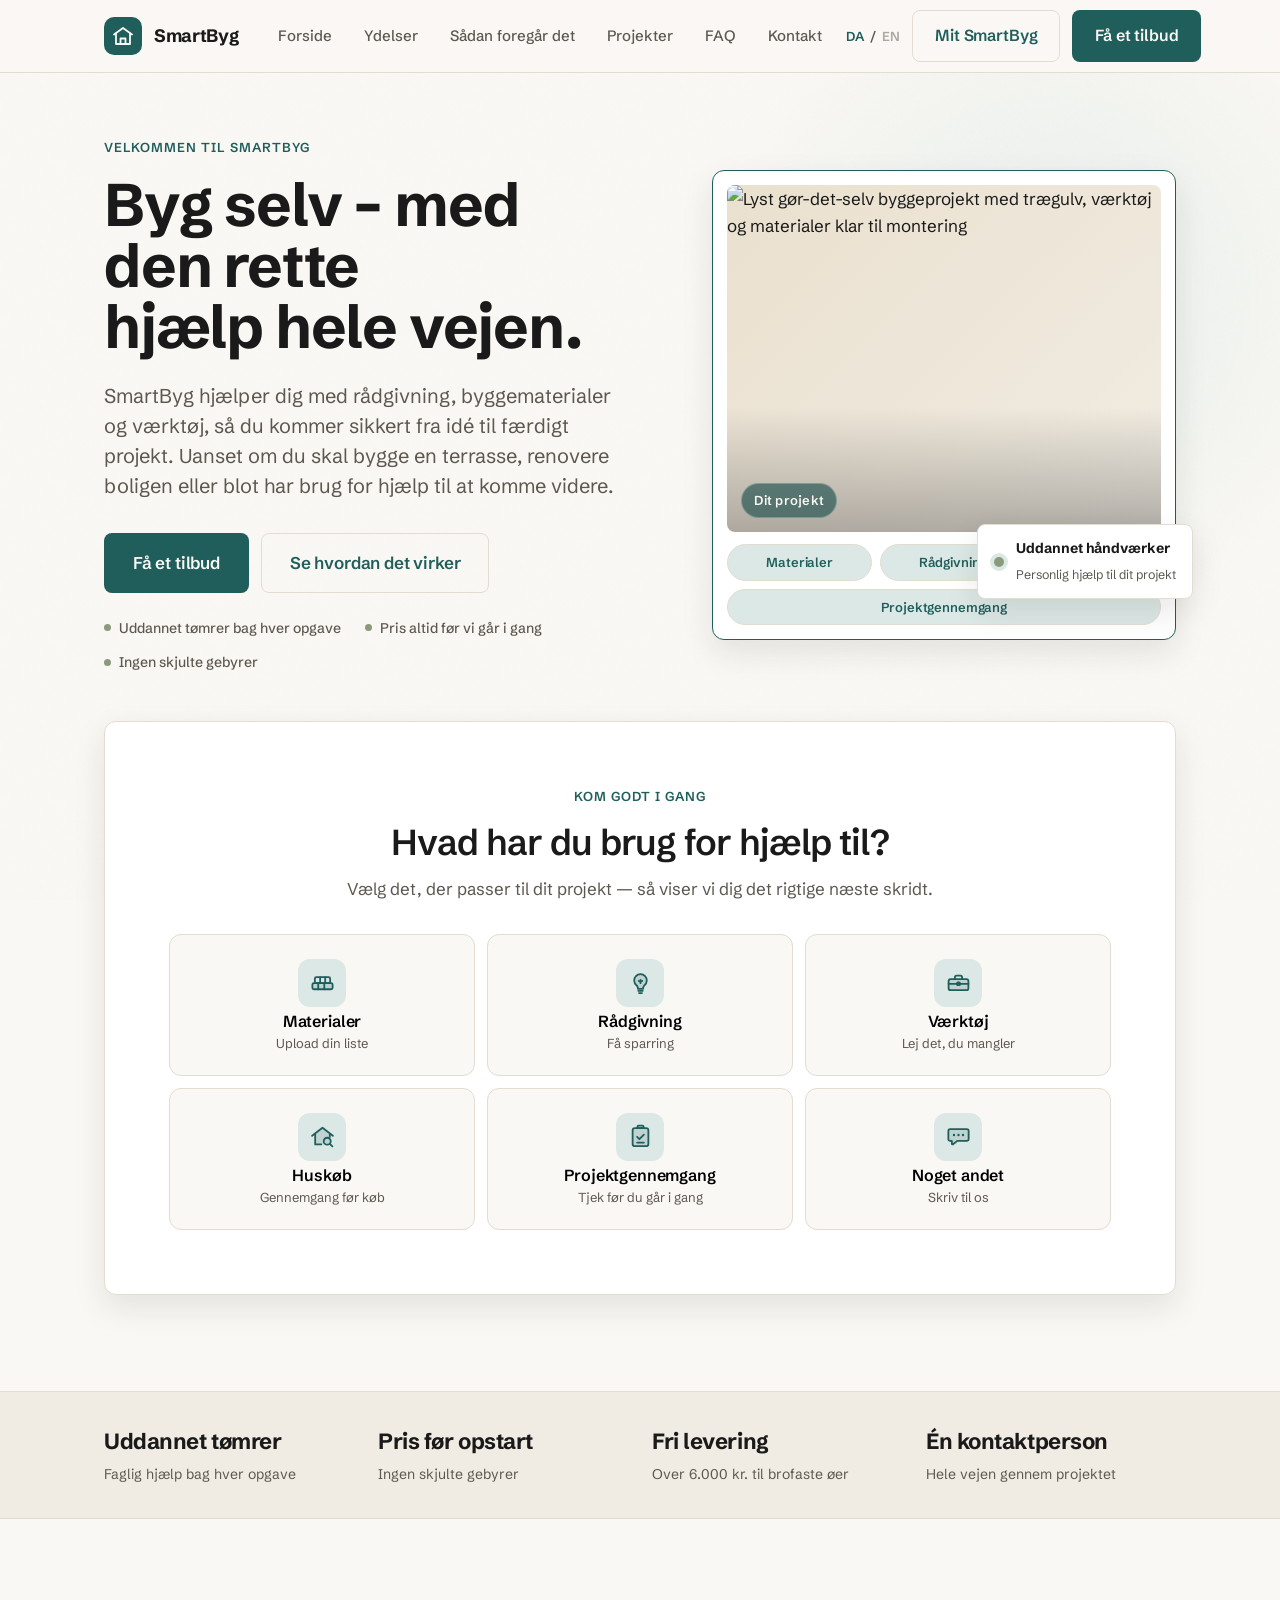
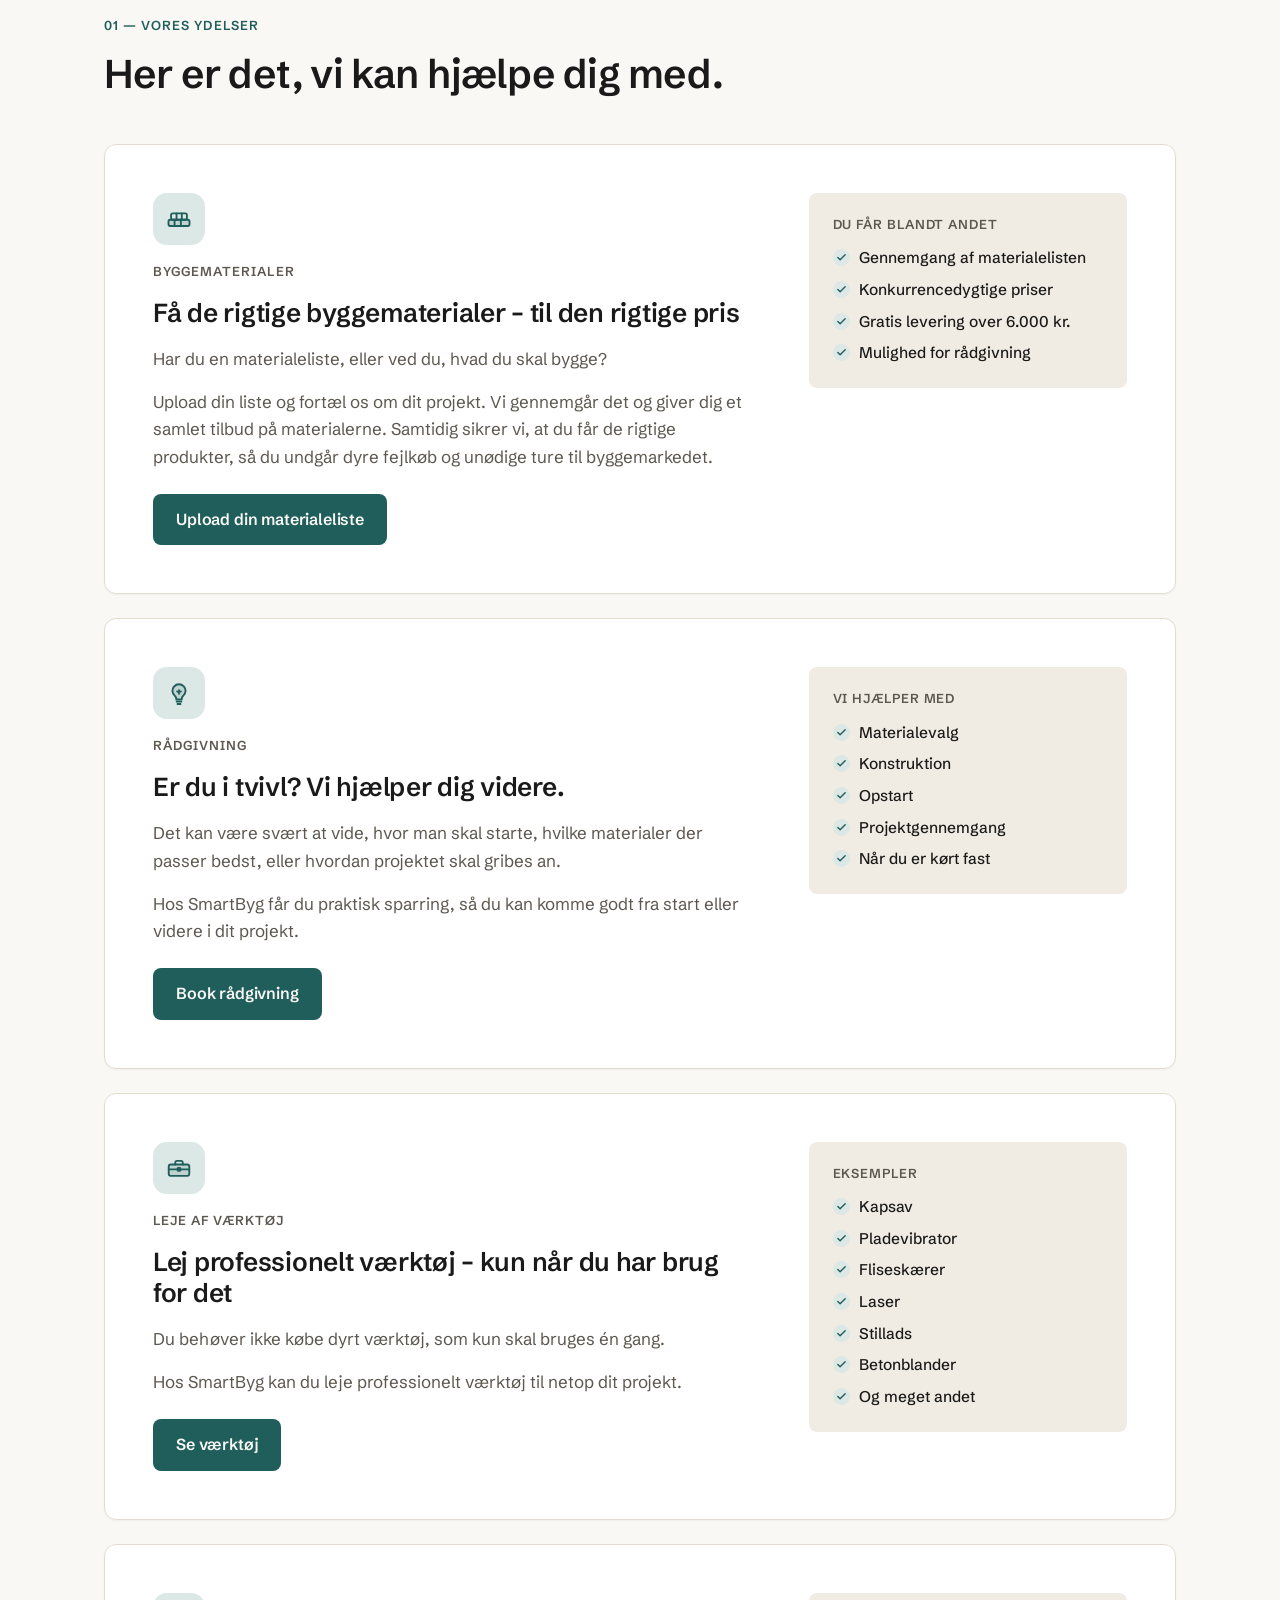
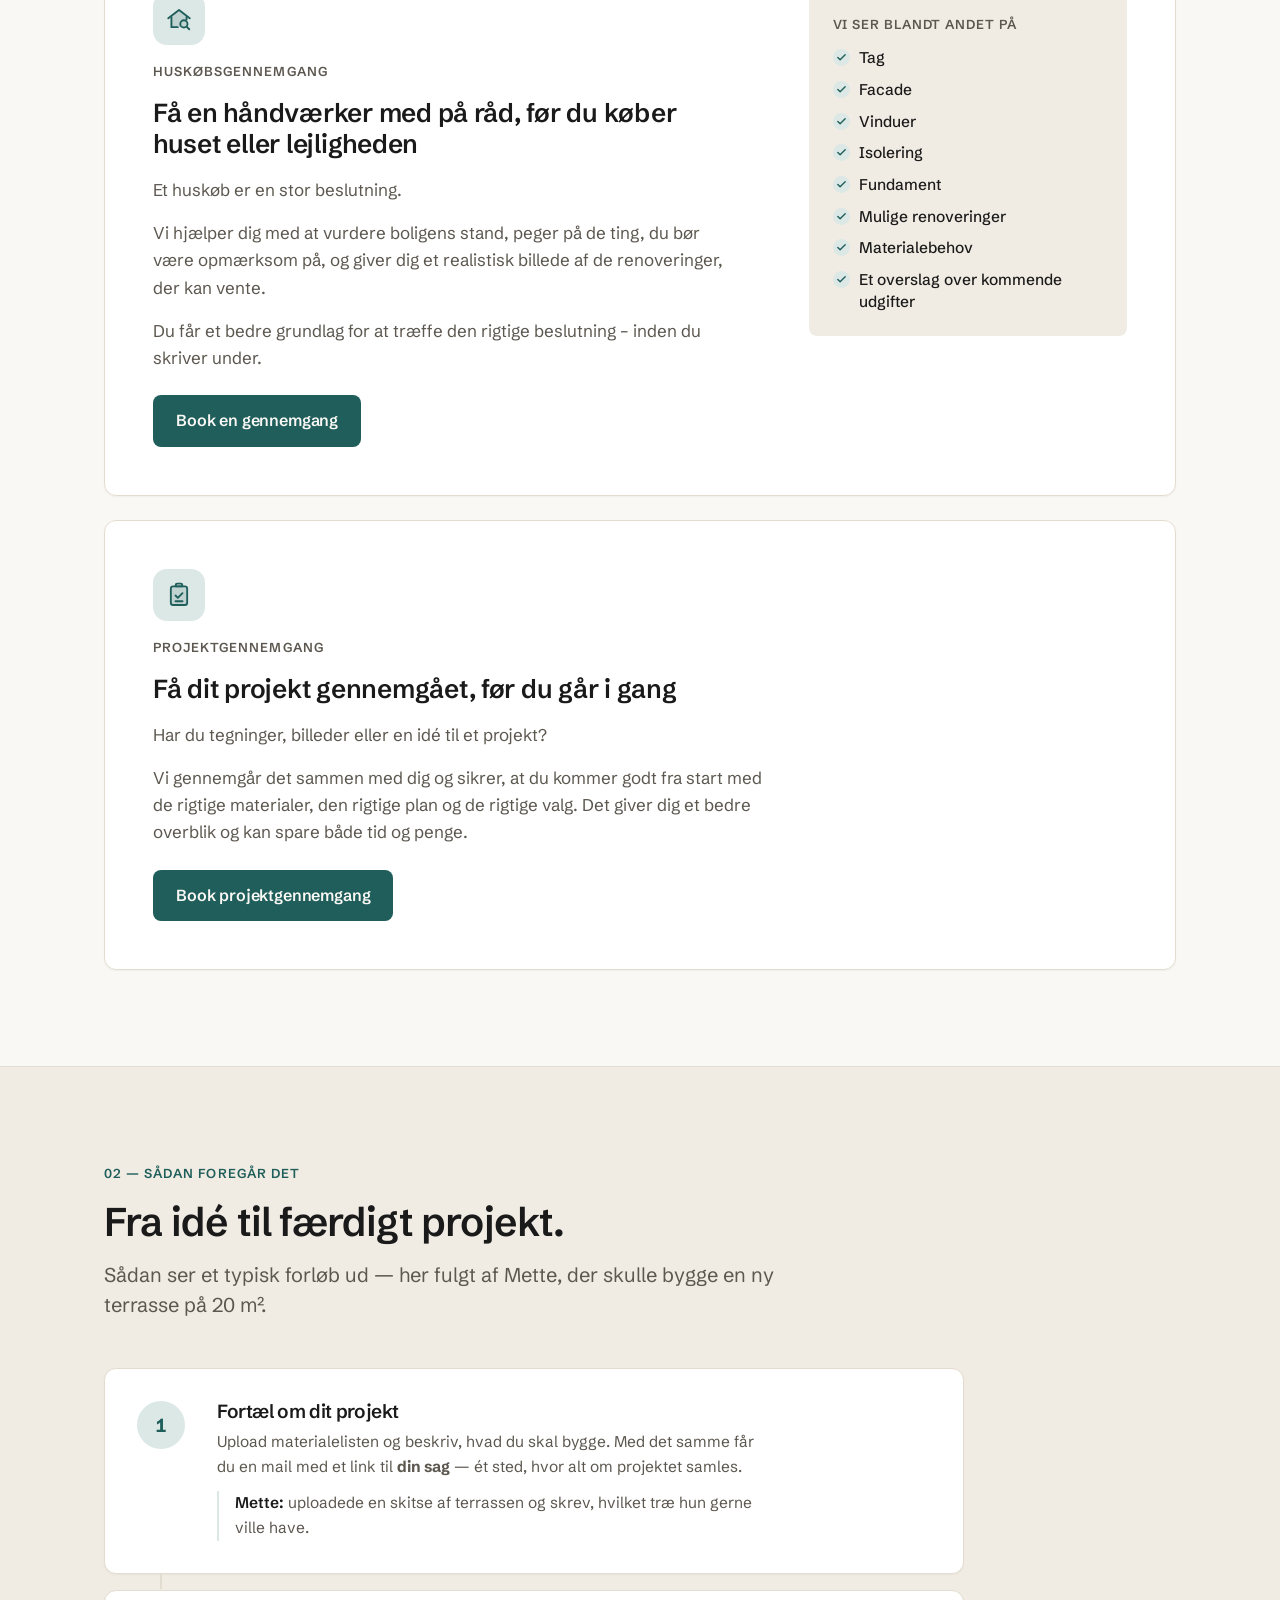
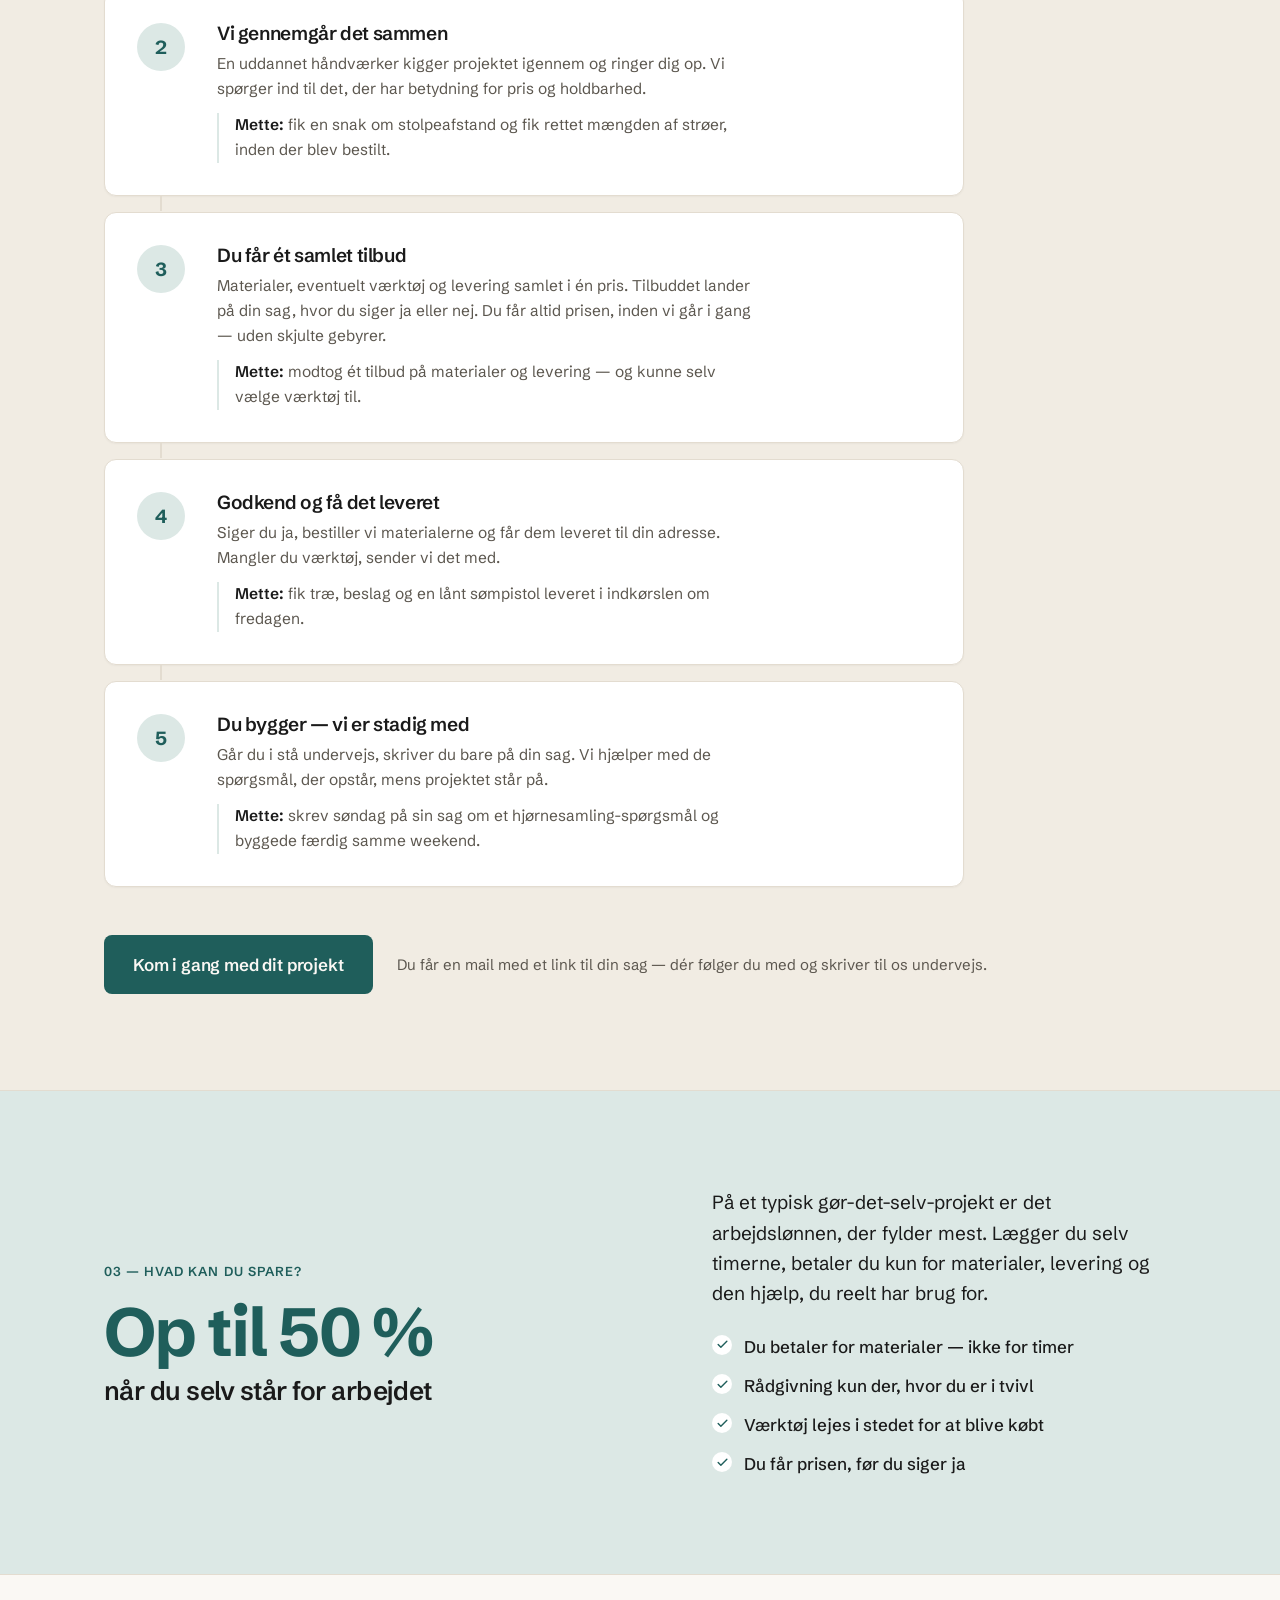
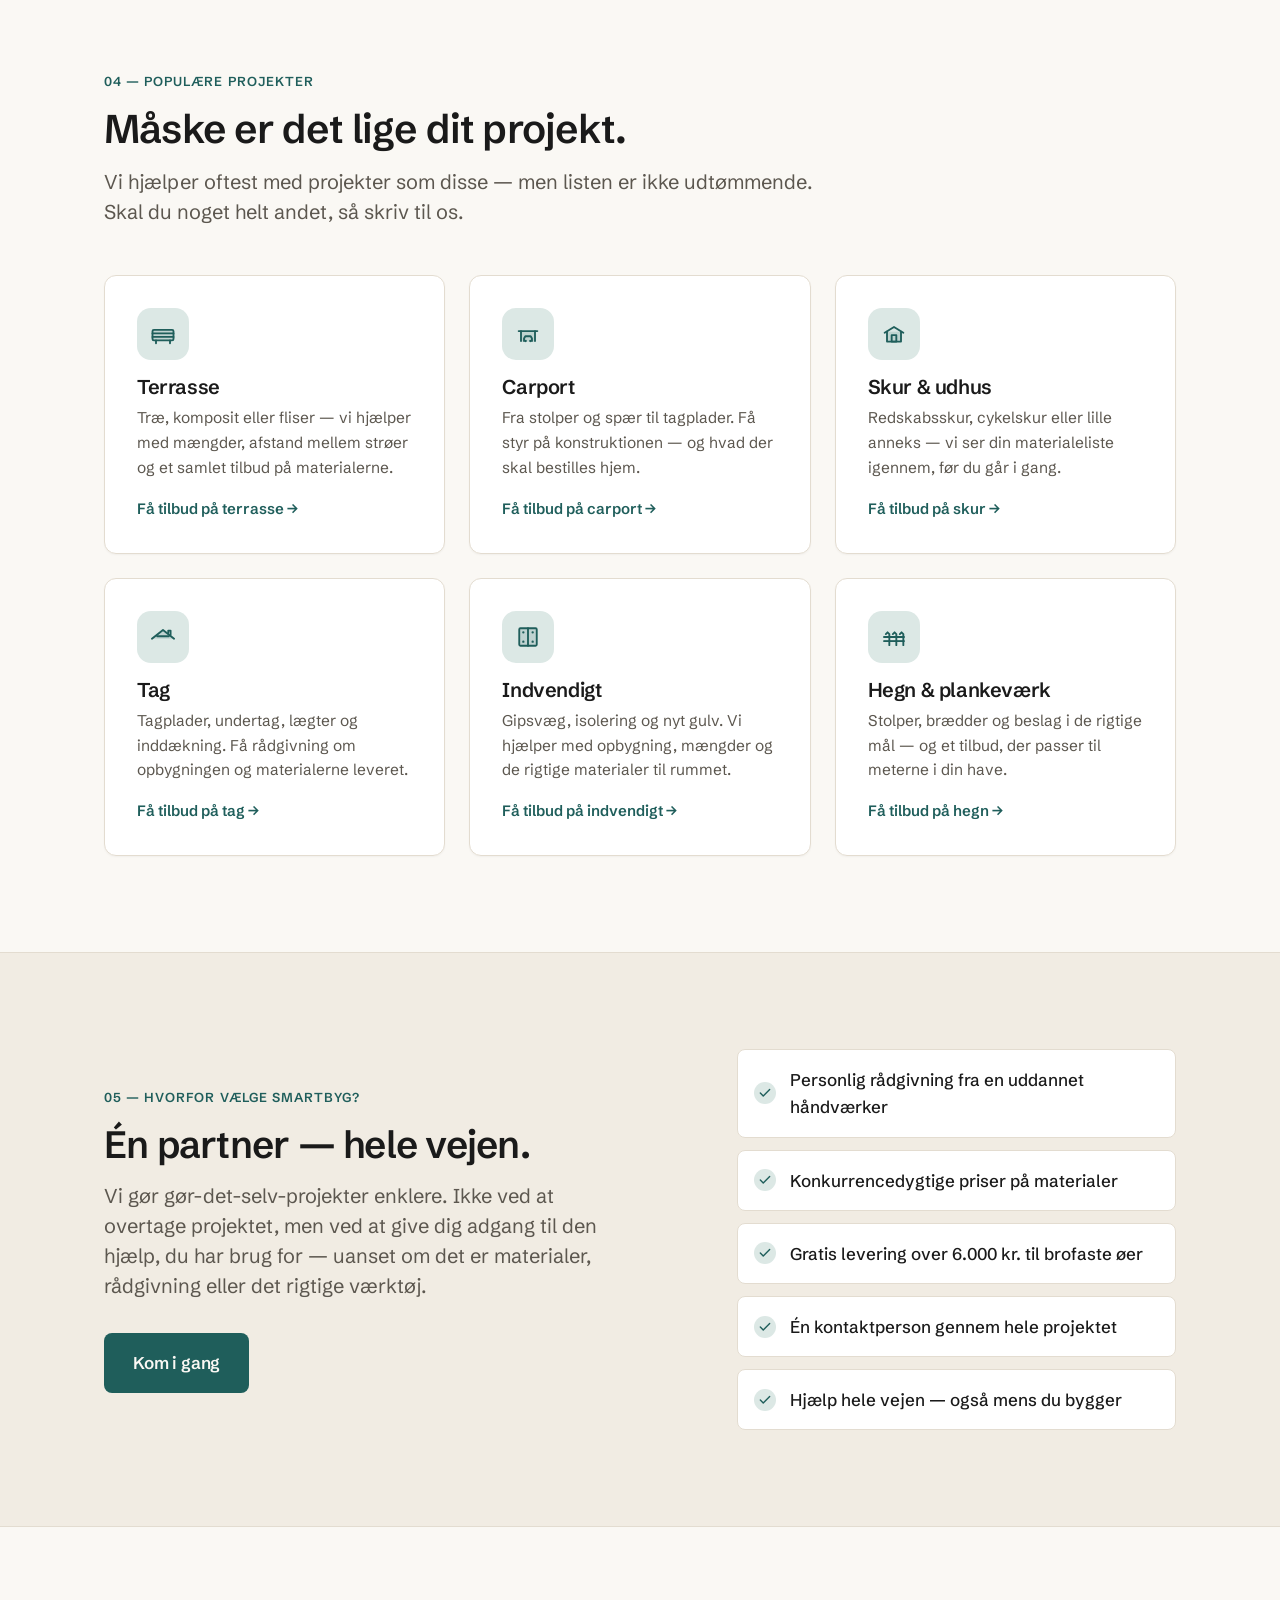
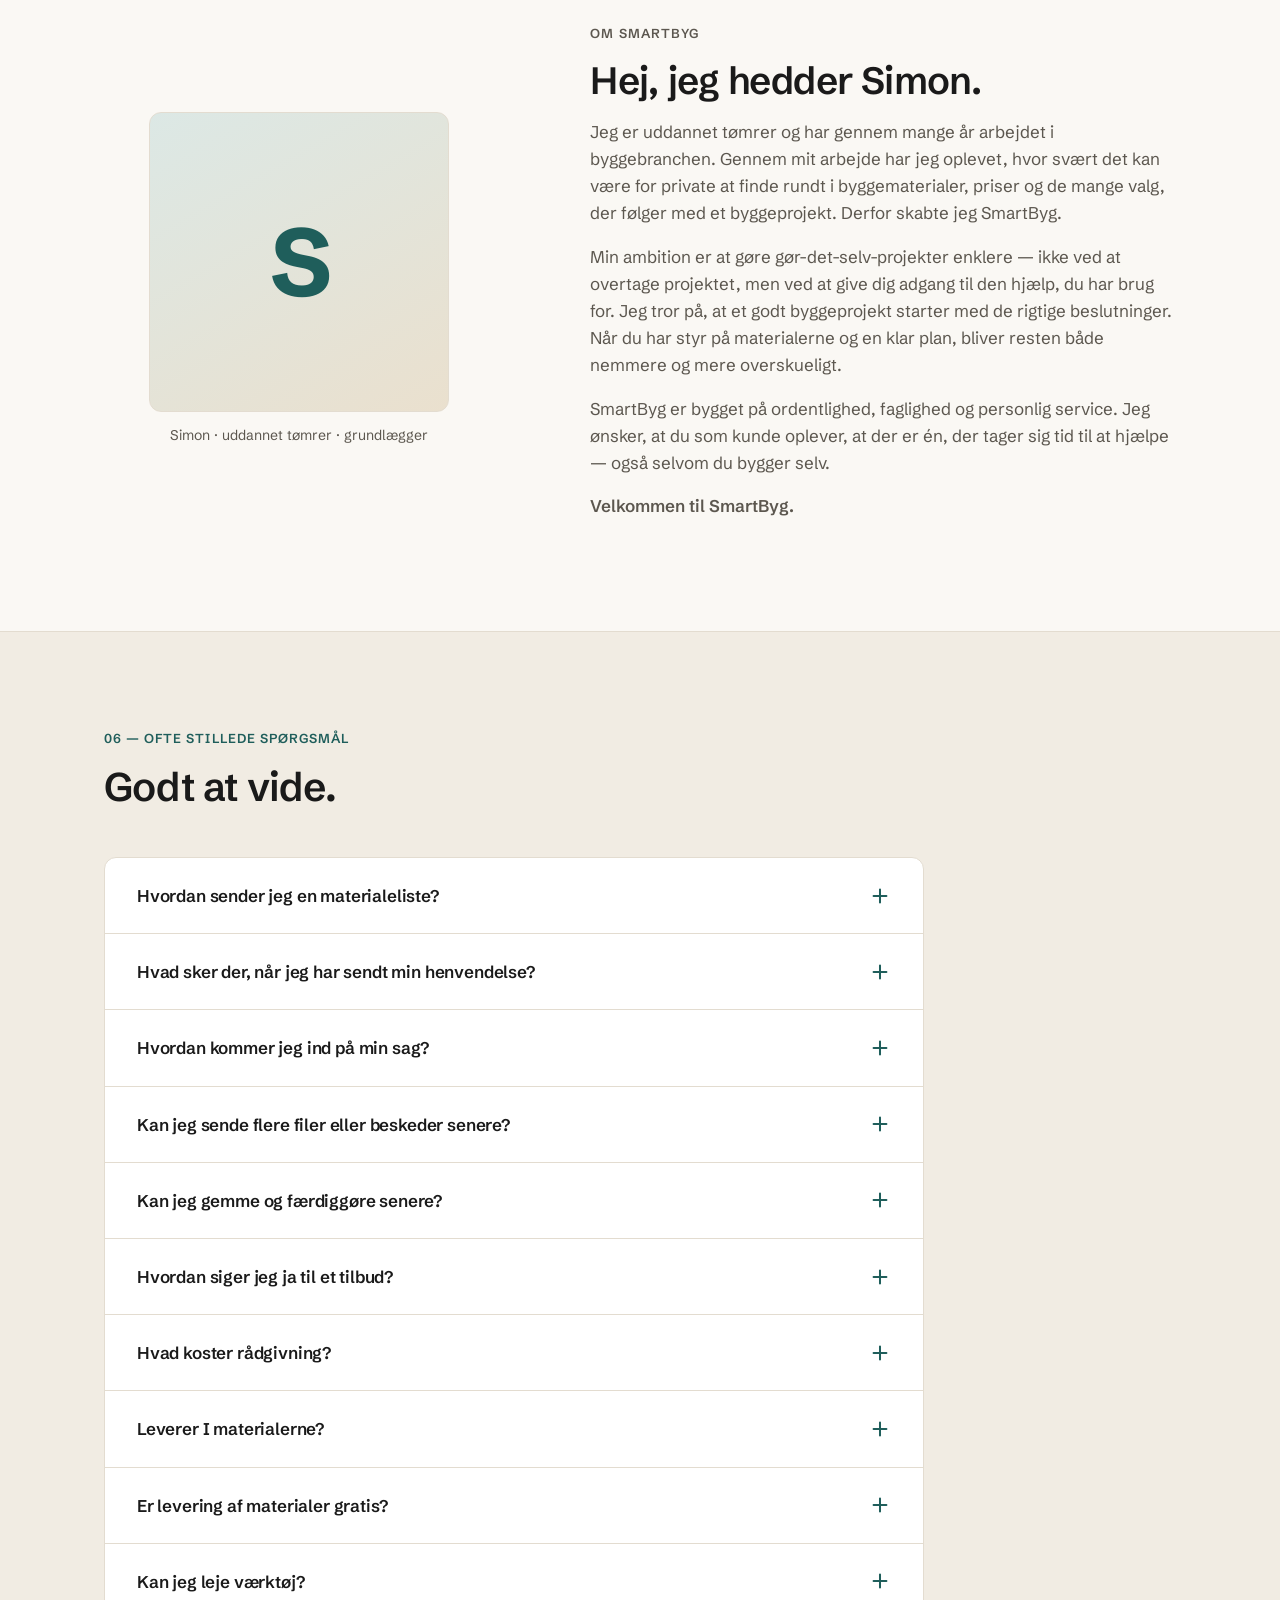
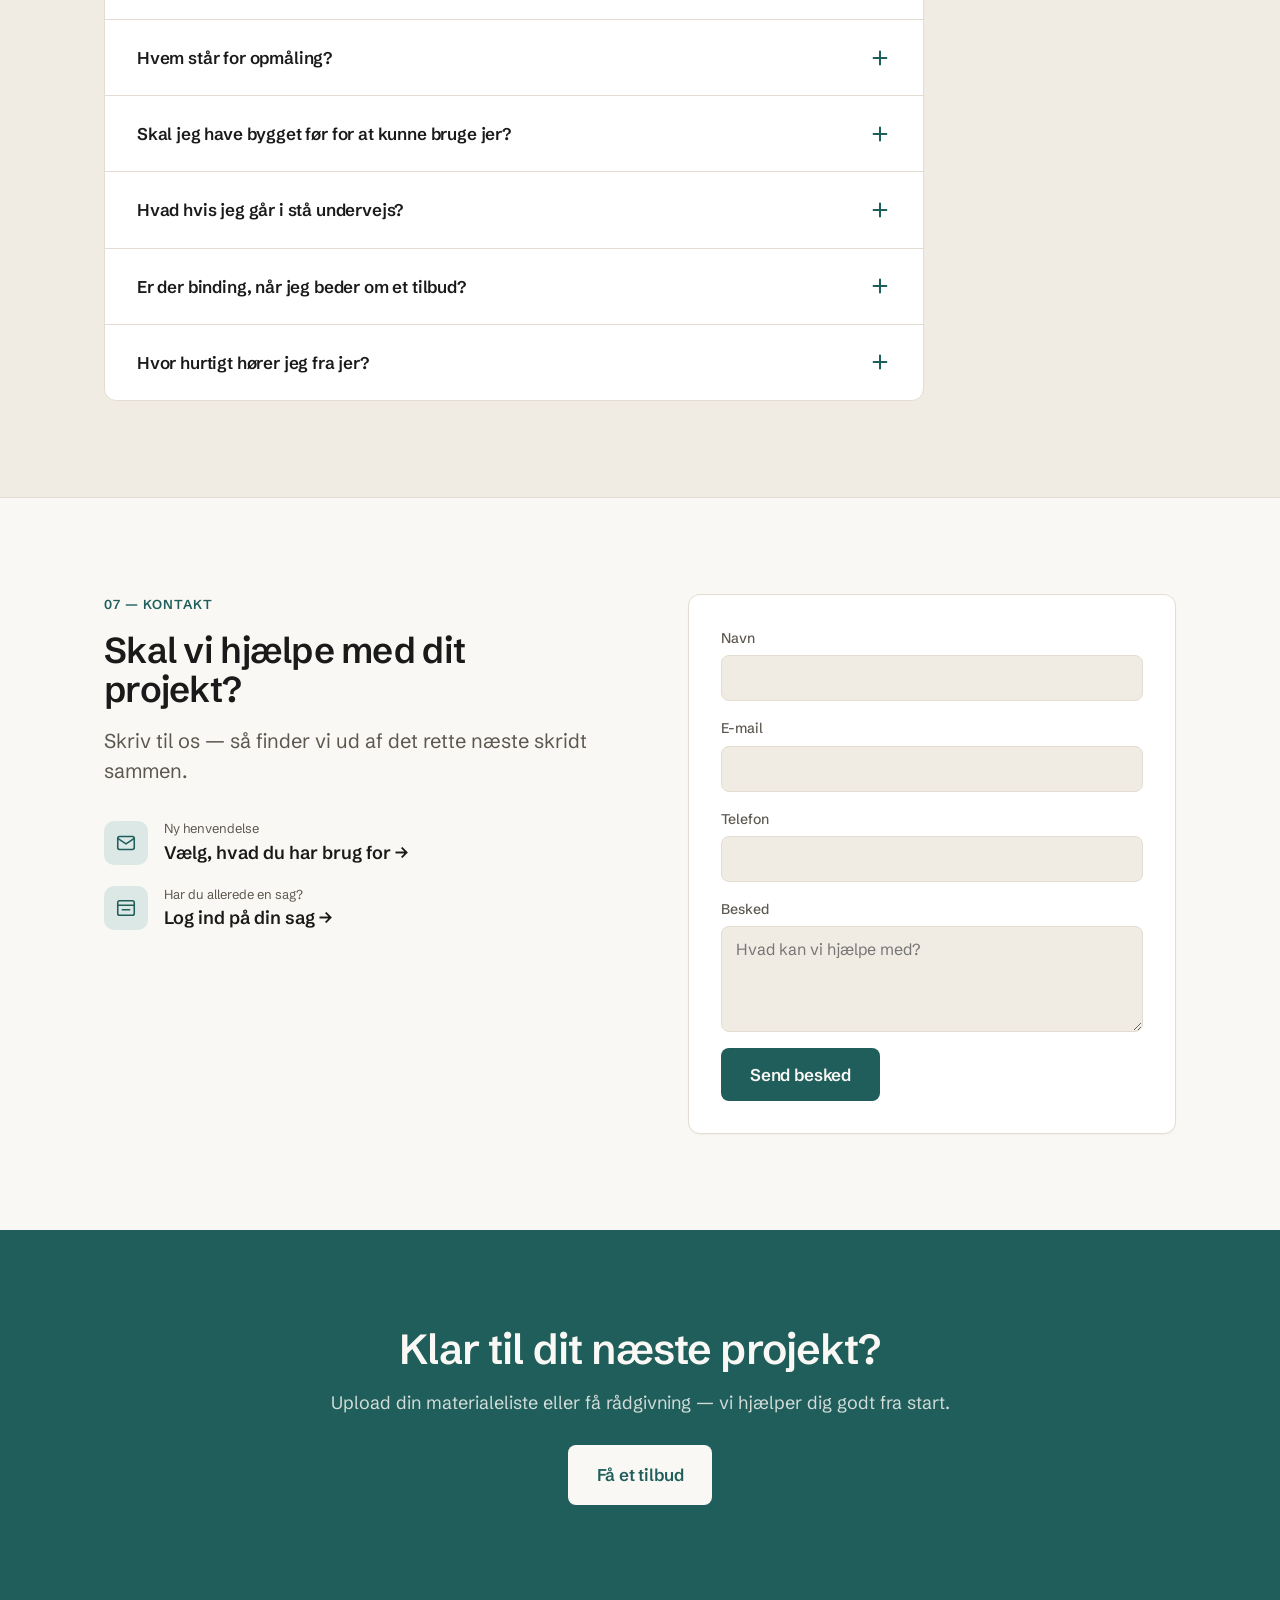
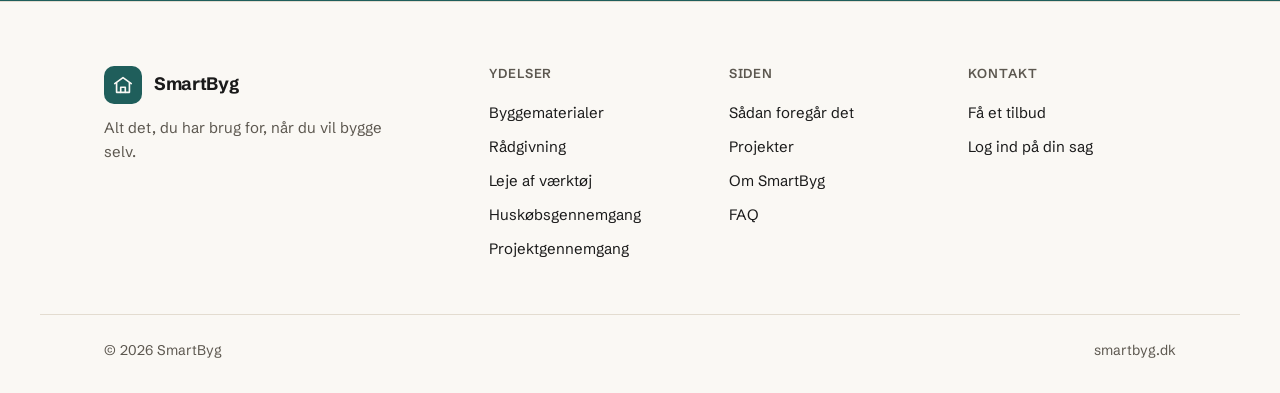
==== commit 276b58e9: "Put the way back to your own sag in the header A customer who already has a case could only find the" ====
--- a/index.html
+++ b/index.html
@@ -51,6 +51,10 @@
         <a href="#projekter">Projekter</a>
         <a href="#faq">FAQ</a>
         <a href="#kontakt">Kontakt</a>
+        <!-- Same destination as the ghost button in .header-actions; the CSS
+             shows exactly one of them, so the way to a sag is on screen at
+             every width without being offered twice. -->
+        <a class="nav-login" href="https://app.smartbyg.dk/sag" rel="noopener">Mit SmartByg</a>
       </nav>
 
       <div class="header-actions">
@@ -59,6 +63,7 @@
           <span aria-hidden="true">/</span>
           <a href="#" aria-disabled="true" title="Kommer snart">EN</a>
         </div>
+        <a class="btn btn-ghost" href="https://app.smartbyg.dk/sag" rel="noopener">Mit SmartByg</a>
         <a class="btn btn-primary" href="#start">Få et tilbud</a>
         <button type="button" class="nav-toggle" id="nav-toggle"
                 aria-controls="site-nav" aria-expanded="false" aria-label="Åbn menu">
--- a/styles.css
+++ b/styles.css
@@ -174,6 +174,8 @@
 .site-nav { display: none; gap: var(--sp-6); margin-left: var(--sp-4); }
 .site-nav a { font-size: 15px; font-weight: 500; color: var(--text-muted); }
 .site-nav a:hover { color: var(--text); }
+/* Going to your own sag is not a section of this page — say so in the colour. */
+.site-nav .nav-login { color: var(--accent); font-weight: 600; }
 
 .header-actions { display: flex; align-items: center; gap: var(--sp-3); margin-left: auto; }
 .lang-switch { display: none; align-items: center; gap: 6px; font-size: 13px; font-weight: 600; color: var(--text-muted); }
@@ -203,8 +205,12 @@
 .nav-toggle[aria-expanded="true"] .nav-toggle-open { display: none; }
 .nav-toggle[aria-expanded="true"] .nav-toggle-close { display: block; }
 
-/* Below the desktop breakpoint the nav drops down from the header bar. */
-@media (max-width: 799px) {
+/* Below the desktop breakpoint the nav drops down from the header bar. It is
+   1120 rather than 800 because that is where the row actually fits: the old
+   800 was optimistic even for six items — at 900 it broke "Sådan foregår det"
+   over three lines inside a 72px bar. Below this width every link, "Mit
+   SmartByg" included, lives in the menu. */
+@media (max-width: 1119px) {
   .site-nav.is-open {
     display: flex;
     flex-direction: column;
@@ -224,21 +230,28 @@
     border-bottom: 1px solid var(--border);
   }
   .site-nav.is-open a:last-child { border-bottom: 0; }
+  /* Last in the menu and the only one that leaves the page — say so. */
+  .site-nav.is-open .nav-login { color: var(--accent); font-weight: 600; }
 }
 
 @media (min-width: 800px) {
+  .lang-switch { display: inline-flex; }
+}
+@media (min-width: 1120px) {
   .site-nav { display: flex; }
-  .lang-switch { display: inline-flex; }
   .nav-toggle { display: none; }
-}
-@media (min-width: 960px) {
+  /* Room for a second button beside the CTA, so the ghost takes over from the
+     nav link: the same destination, offered once at every width, never twice. */
   .header-actions .btn-ghost { display: inline-flex; }
+  .site-nav .nav-login { display: none; }
 }
 /* The nav is wide now — let it breathe and keep the CTA from being squeezed. */
-@media (min-width: 800px) and (max-width: 1080px) {
+@media (min-width: 1120px) and (max-width: 1279px) {
   .site-nav { gap: var(--sp-5); }
   .site-nav a { font-size: 14.5px; }
 }
+/* A nav item that breaks in half reads as two items. */
+.site-nav a { white-space: nowrap; }
 
 /* ---------- Hero ---------- */
 .hero { padding: var(--sp-8) 0 var(--sp-9); position: relative; overflow: hidden; }
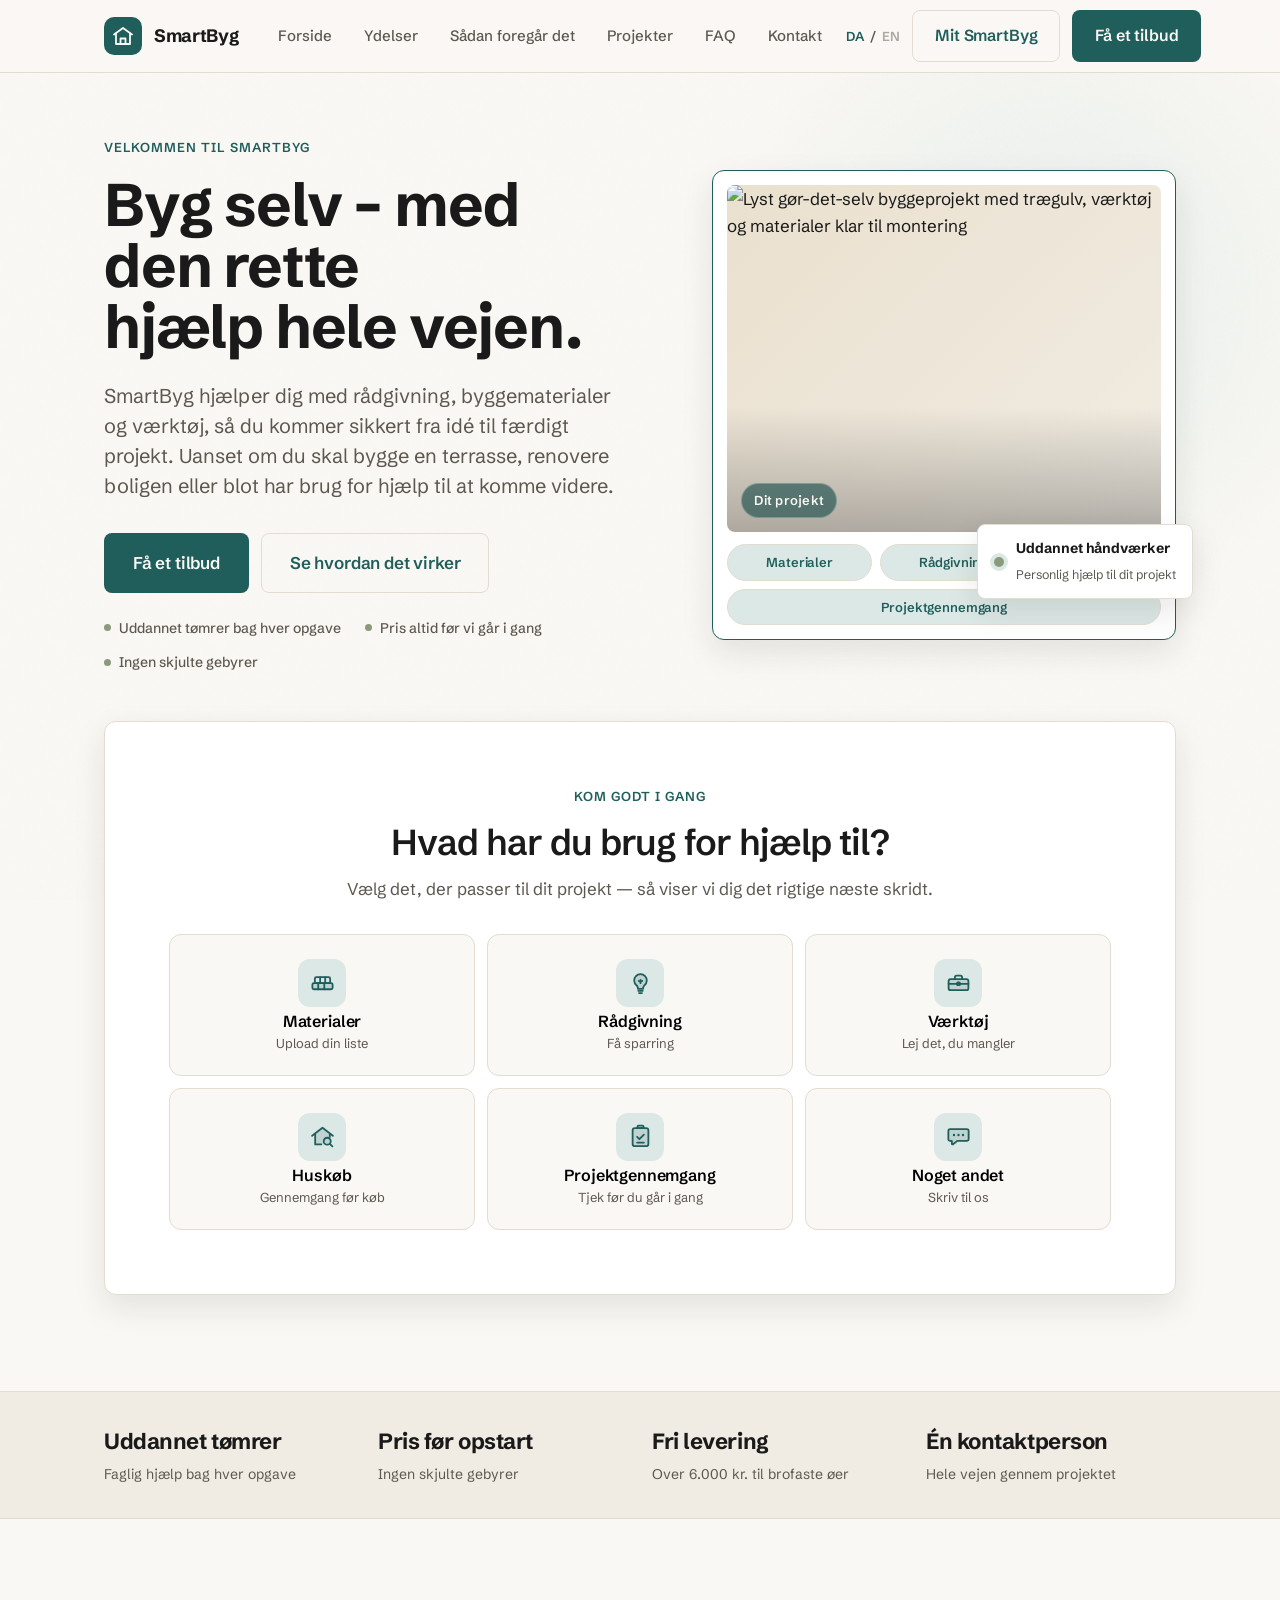
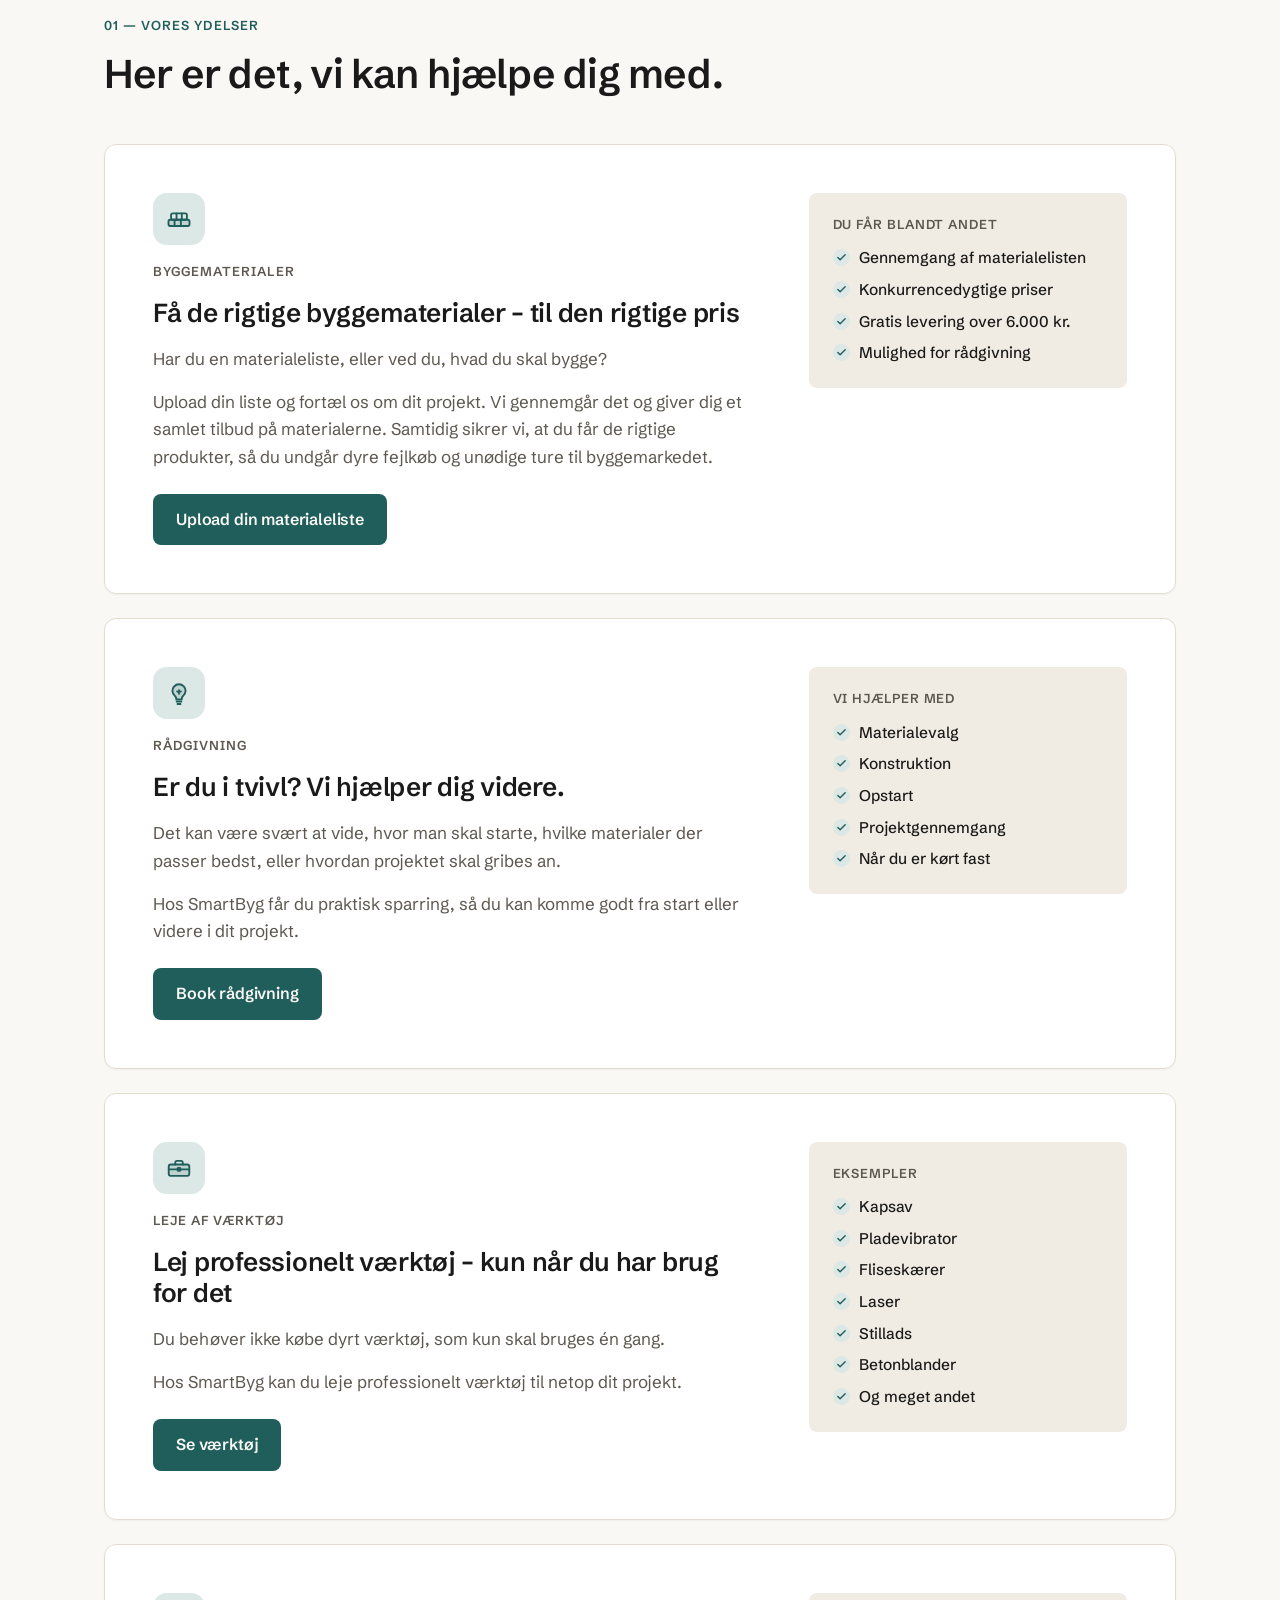
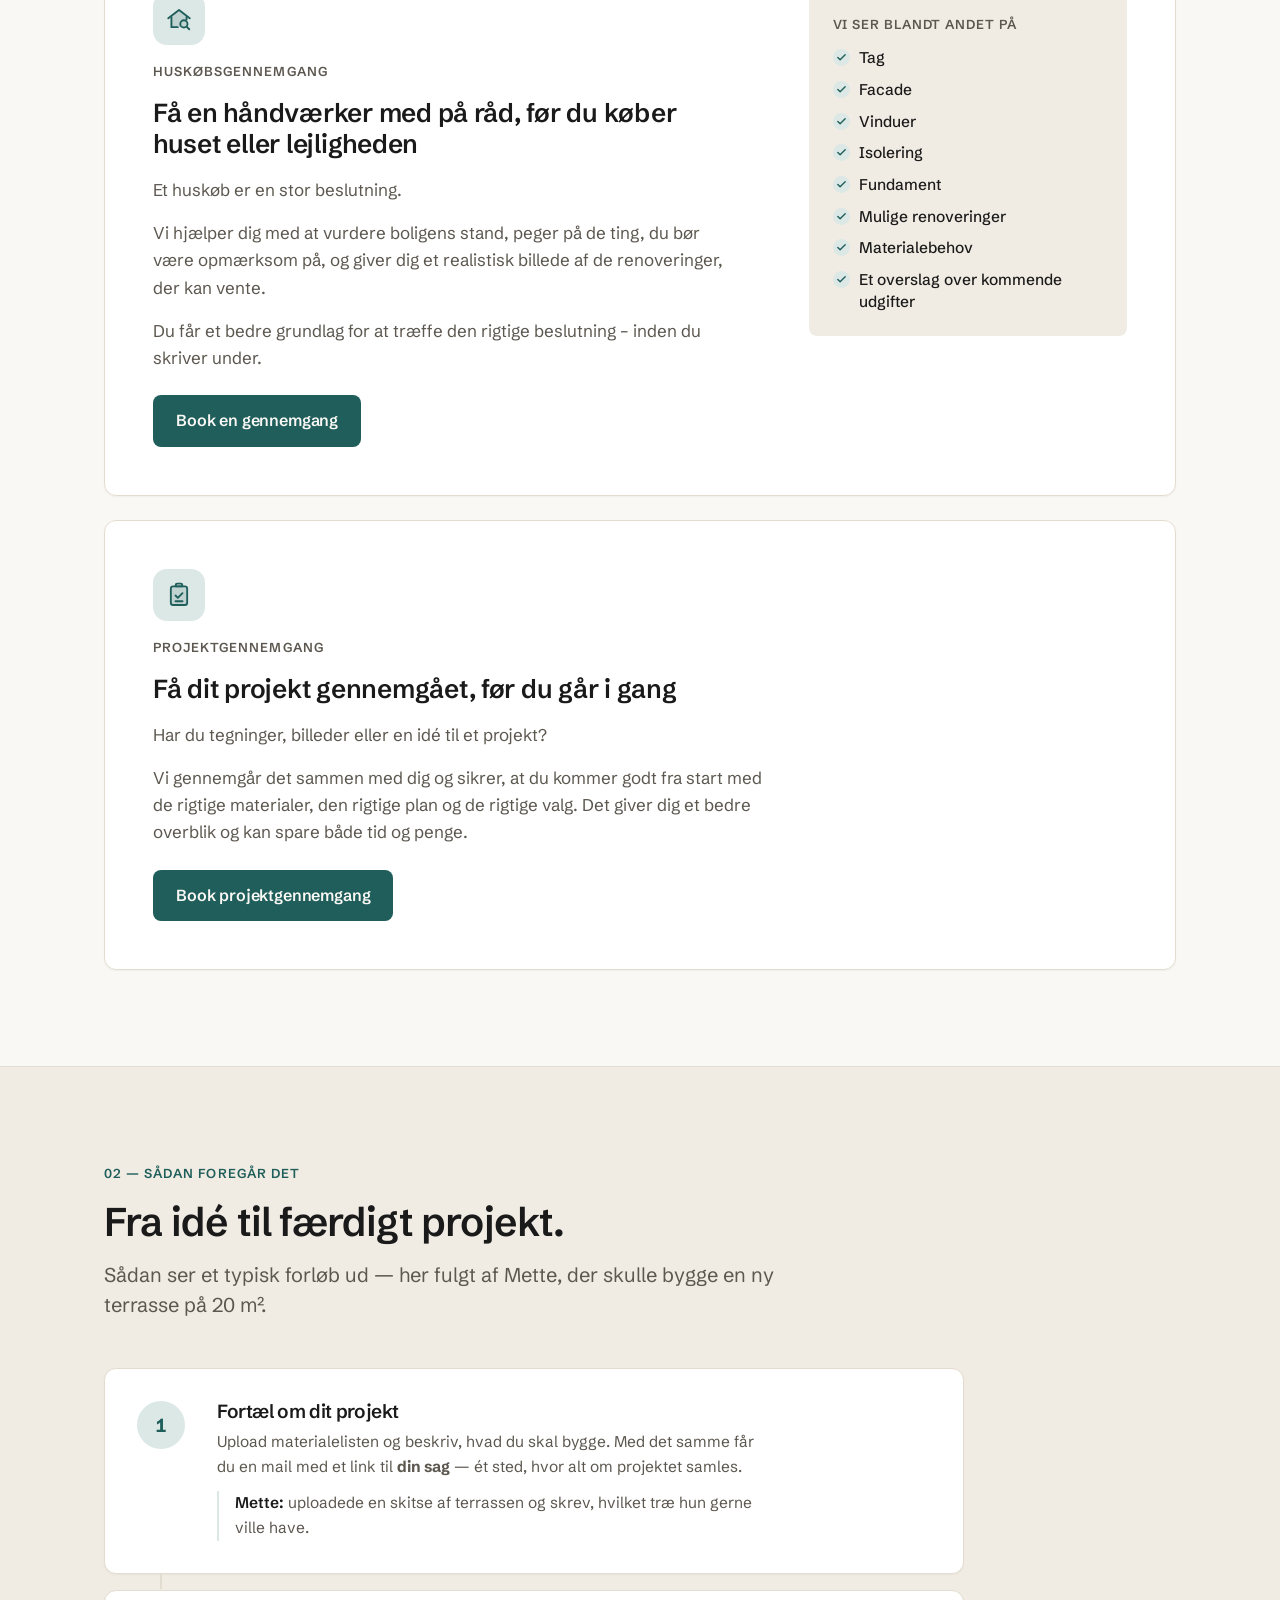
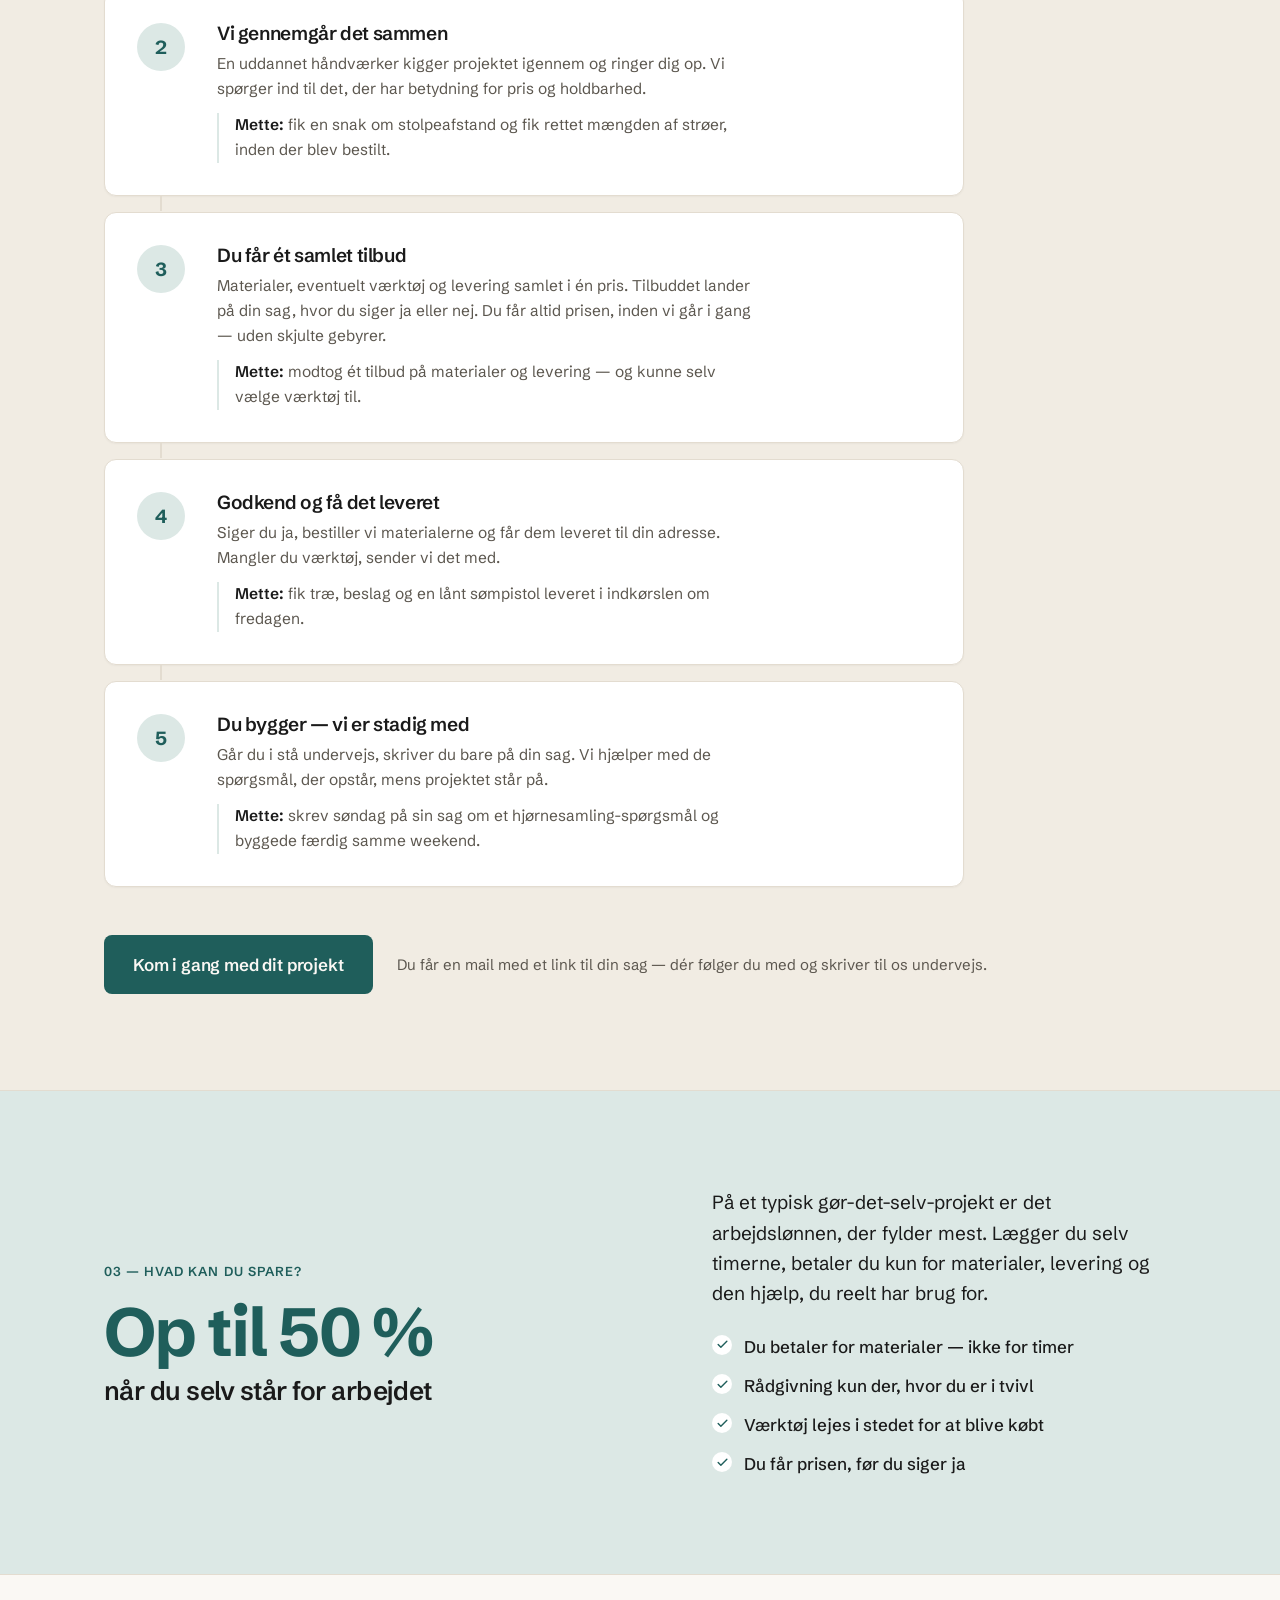
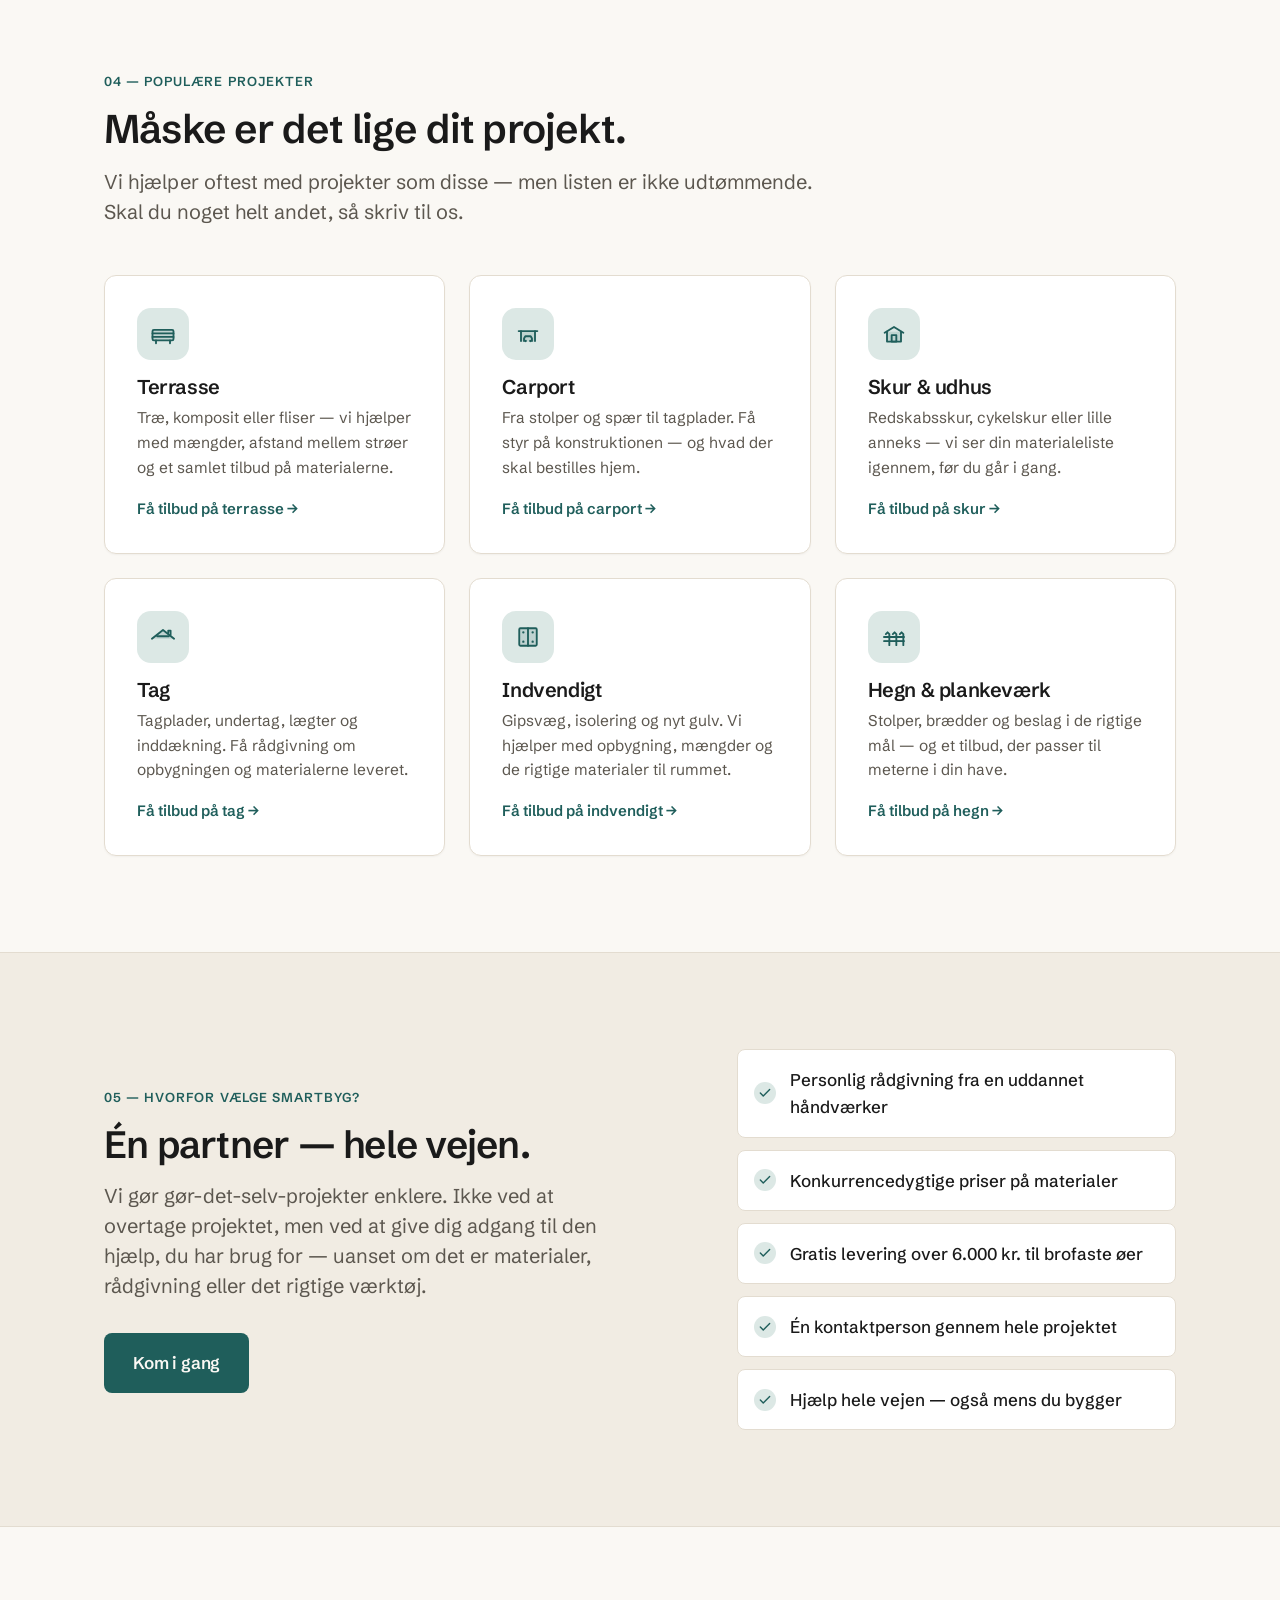
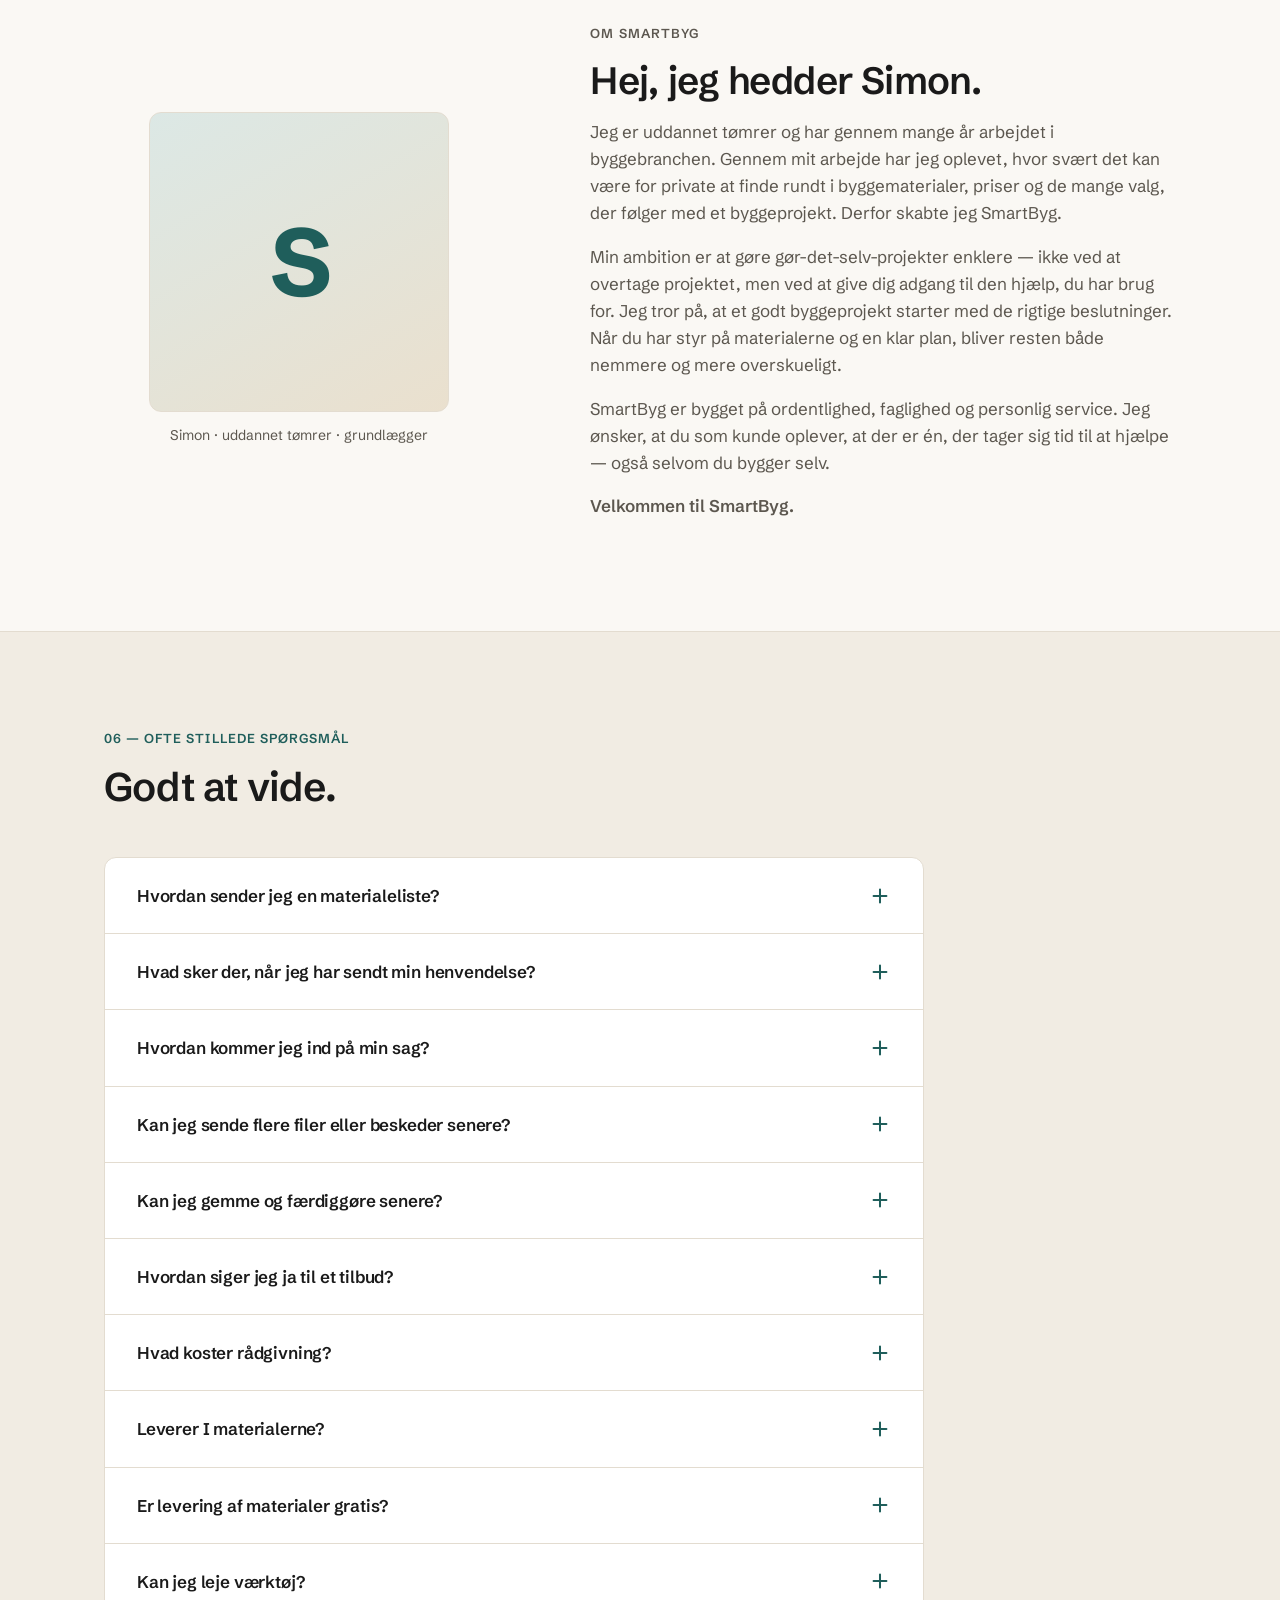
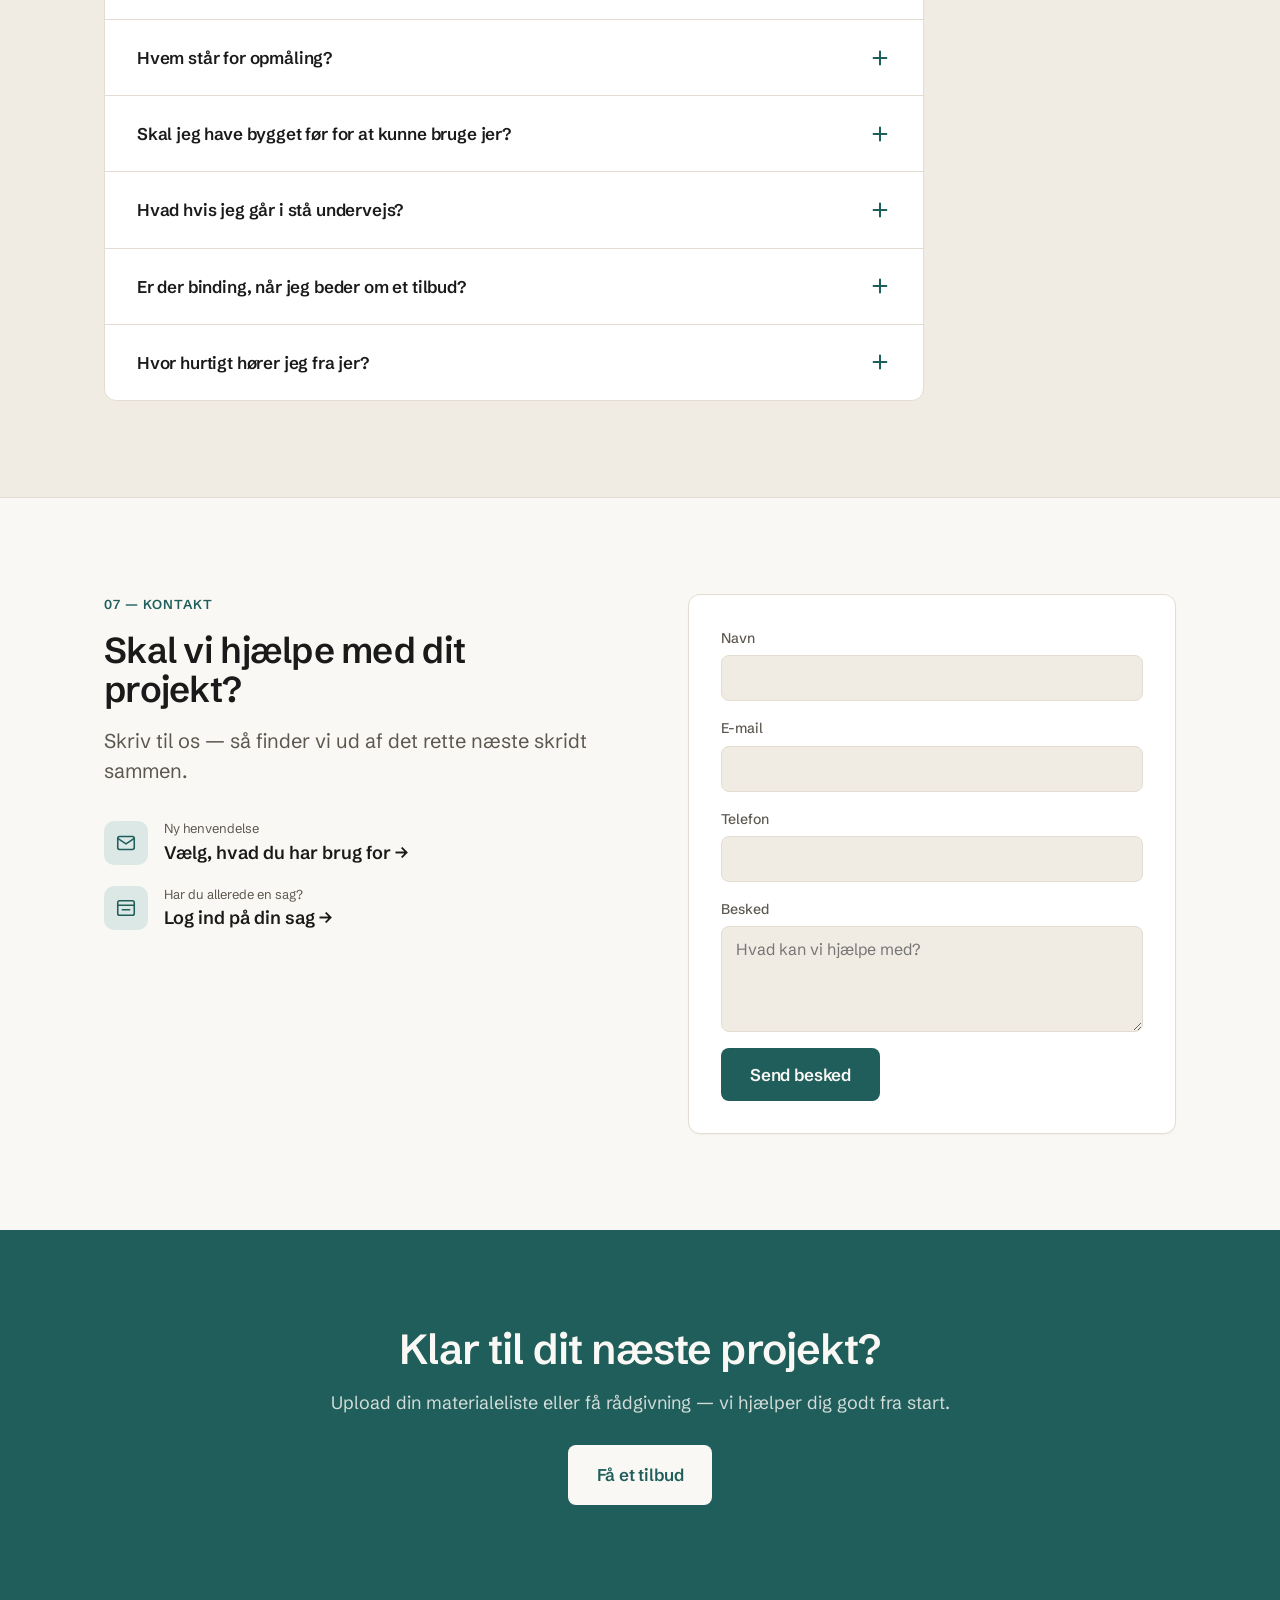
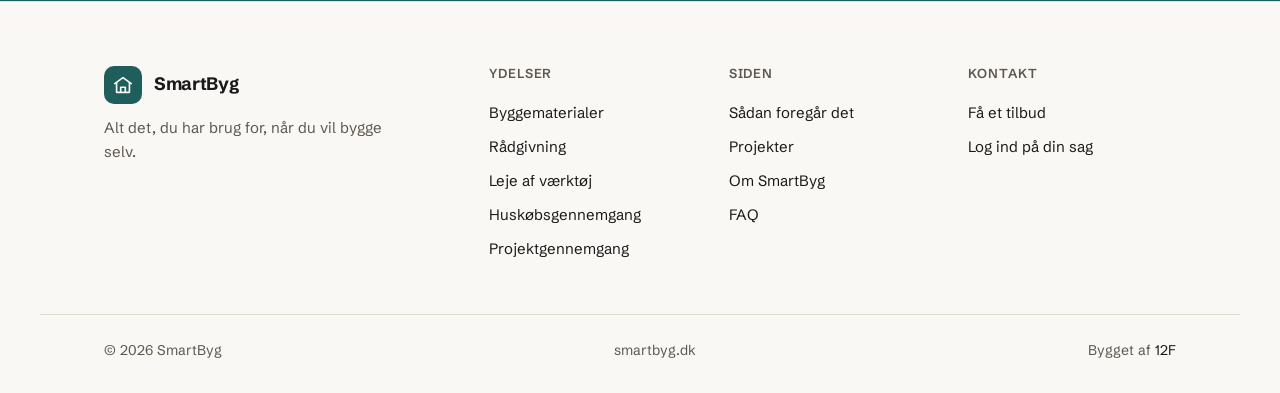
==== commit 03148fb7: "Add "Bygget af 12F" credit link in the footer Puts a backlink to https://www.12f.dk/ in the footer's" ====
--- a/index.html
+++ b/index.html
@@ -26,6 +26,9 @@
   <link href="https://fonts.googleapis.com/css2?family=Schibsted+Grotesk:wght@400;500;600;700&display=swap" rel="stylesheet" />
 
   <link rel="stylesheet" href="styles.css" />
+
+  <!-- Umami analytics (self-hosted, cookieless). -->
+  <script defer src="https://umami.robert-jensen.dk/script.js" data-website-id="f1f3cc61-4a15-435b-b1ac-d099636d088a"></script>
 </head>
 <body>
   <a class="skip-link" href="#main">Spring til indhold</a>
@@ -271,6 +274,13 @@
 
               <div class="form-foot">
                 <!--
+                  Cloudflare Turnstile goes here, rendered from main.js rather
+                  than by the script's own sweep of the page: this form starts
+                  hidden, and a challenge nobody can see is one nobody can
+                  answer. Stays empty until the site key is filled in.
+                -->
+                <div class="turnstile" id="turnstile-request"></div>
+                <!--
                   Two ways out of the form. "Gem" stores the case as a draft the
                   visitor finishes later from the link we mail them; nothing
                   reaches us until they send it.
@@ -883,6 +893,7 @@
             <span class="field-label">Besked</span>
             <textarea name="Besked" rows="4" required placeholder="Hvad kan vi hjælpe med?"></textarea>
           </label>
+          <div class="turnstile" id="turnstile-contact"></div>
           <button type="submit" class="btn btn-primary btn-lg">Send besked</button>
           <p class="form-status" id="contact-status" role="status" aria-live="polite" hidden></p>
         </form>
@@ -942,9 +953,14 @@
     <div class="container footer-bottom">
       <span>© 2026 SmartByg</span>
       <span>smartbyg.dk</span>
+      <span>Bygget af <a href="https://www.12f.dk/" rel="noopener">12F</a></span>
     </div>
   </footer>
 
+  <!--
+    Cloudflare Turnstile is loaded by main.js, and only once a site key is set
+    there — so with the widget off, this page asks Cloudflare for nothing.
+  -->
   <script src="main.js" defer></script>
 </body>
 </html>
--- a/styles.css
+++ b/styles.css
@@ -669,6 +669,8 @@
   border-top: 1px solid var(--border);
   font-size: 14px; color: var(--text-muted);
 }
+.footer-bottom a { color: var(--text); }
+.footer-bottom a:hover { color: var(--accent); }
 
 /* ---------- Reveal animation ---------- */
 /* Only hide content when JS is present to reveal it again — without JS the
@@ -789,6 +791,14 @@
   margin-top: var(--sp-6);
 }
 .form-note { font-size: 14px; color: var(--text-muted); }
+/*
+  The Turnstile widget. It is an empty div until main.js has a site key to
+  render into it, and an empty div would still take a gap in these layouts —
+  so while the widget is off it is not there at all. Rendered, it takes its own
+  line above the buttons rather than squeezing in beside them.
+*/
+.turnstile:empty { display: none; }
+.form-foot .turnstile { flex: 1 0 100%; }
 .form-status {
   margin-top: var(--sp-4);
   padding: 12px 16px;
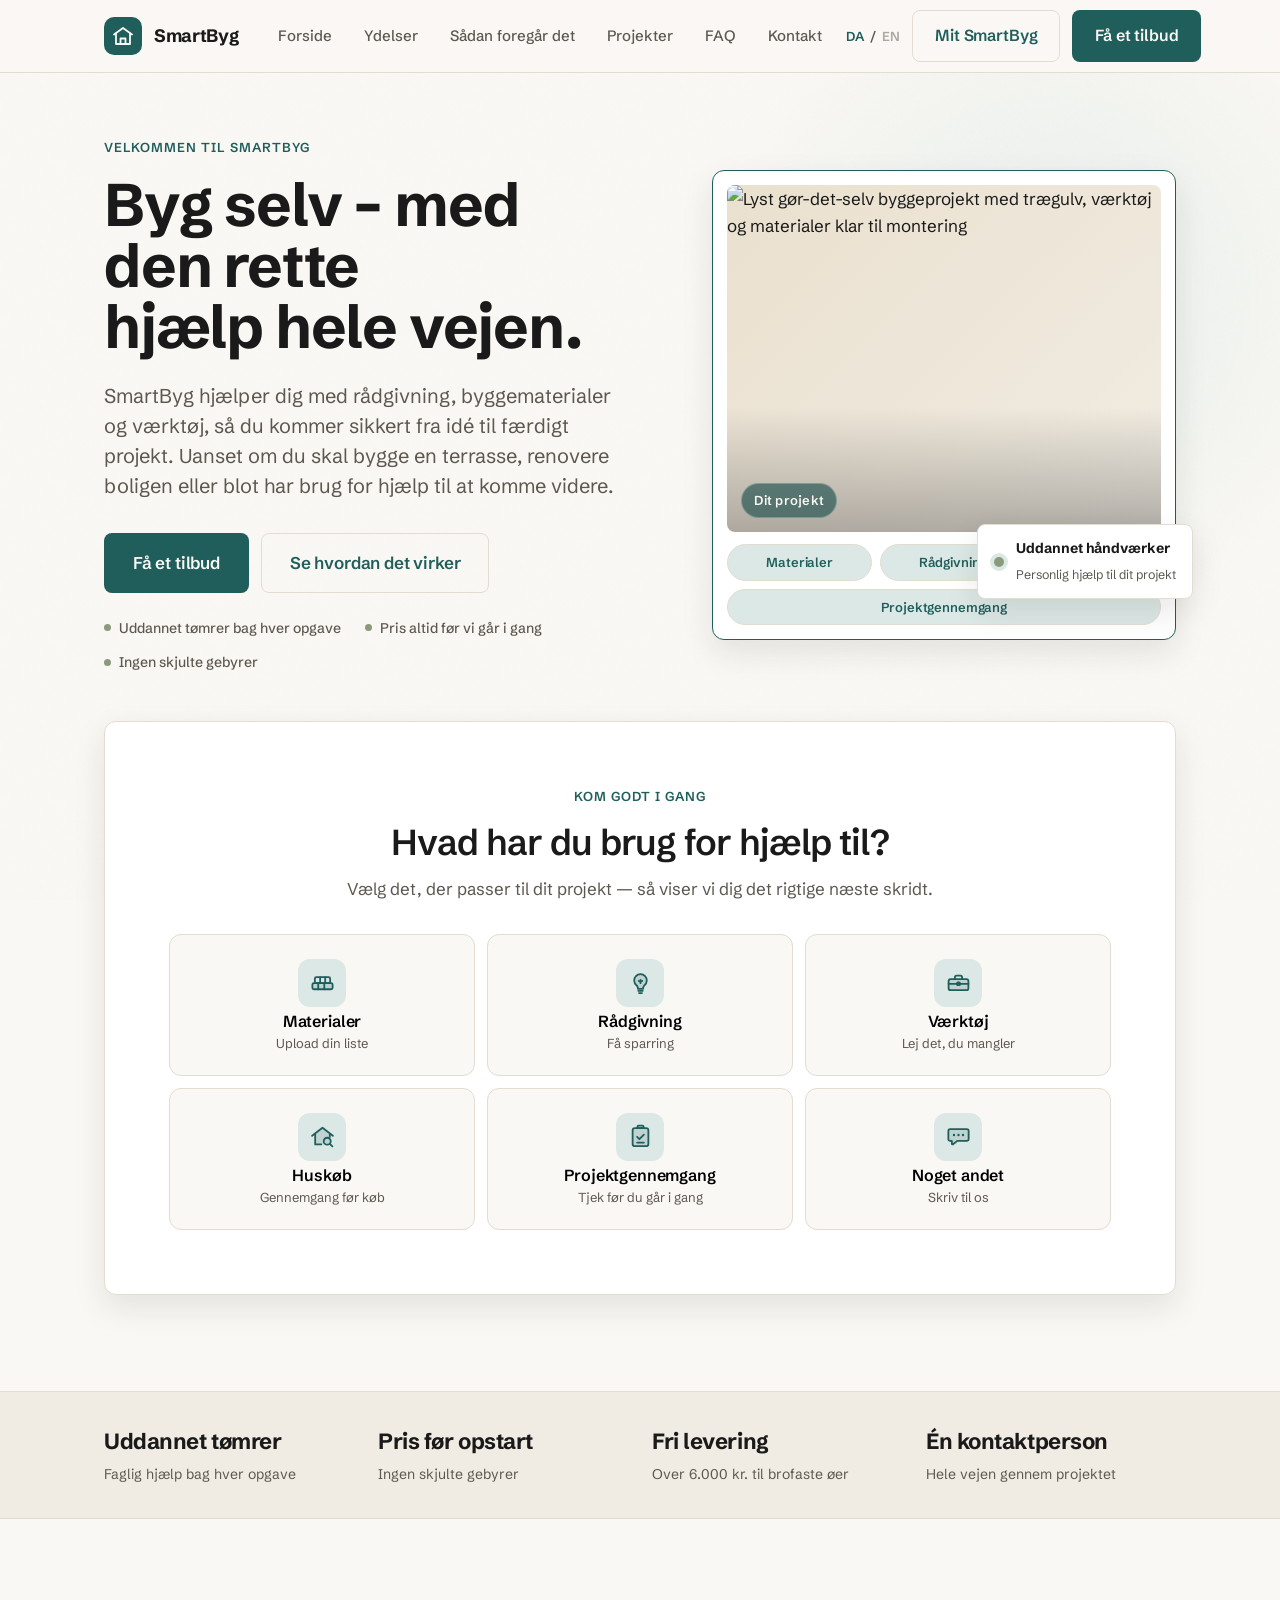
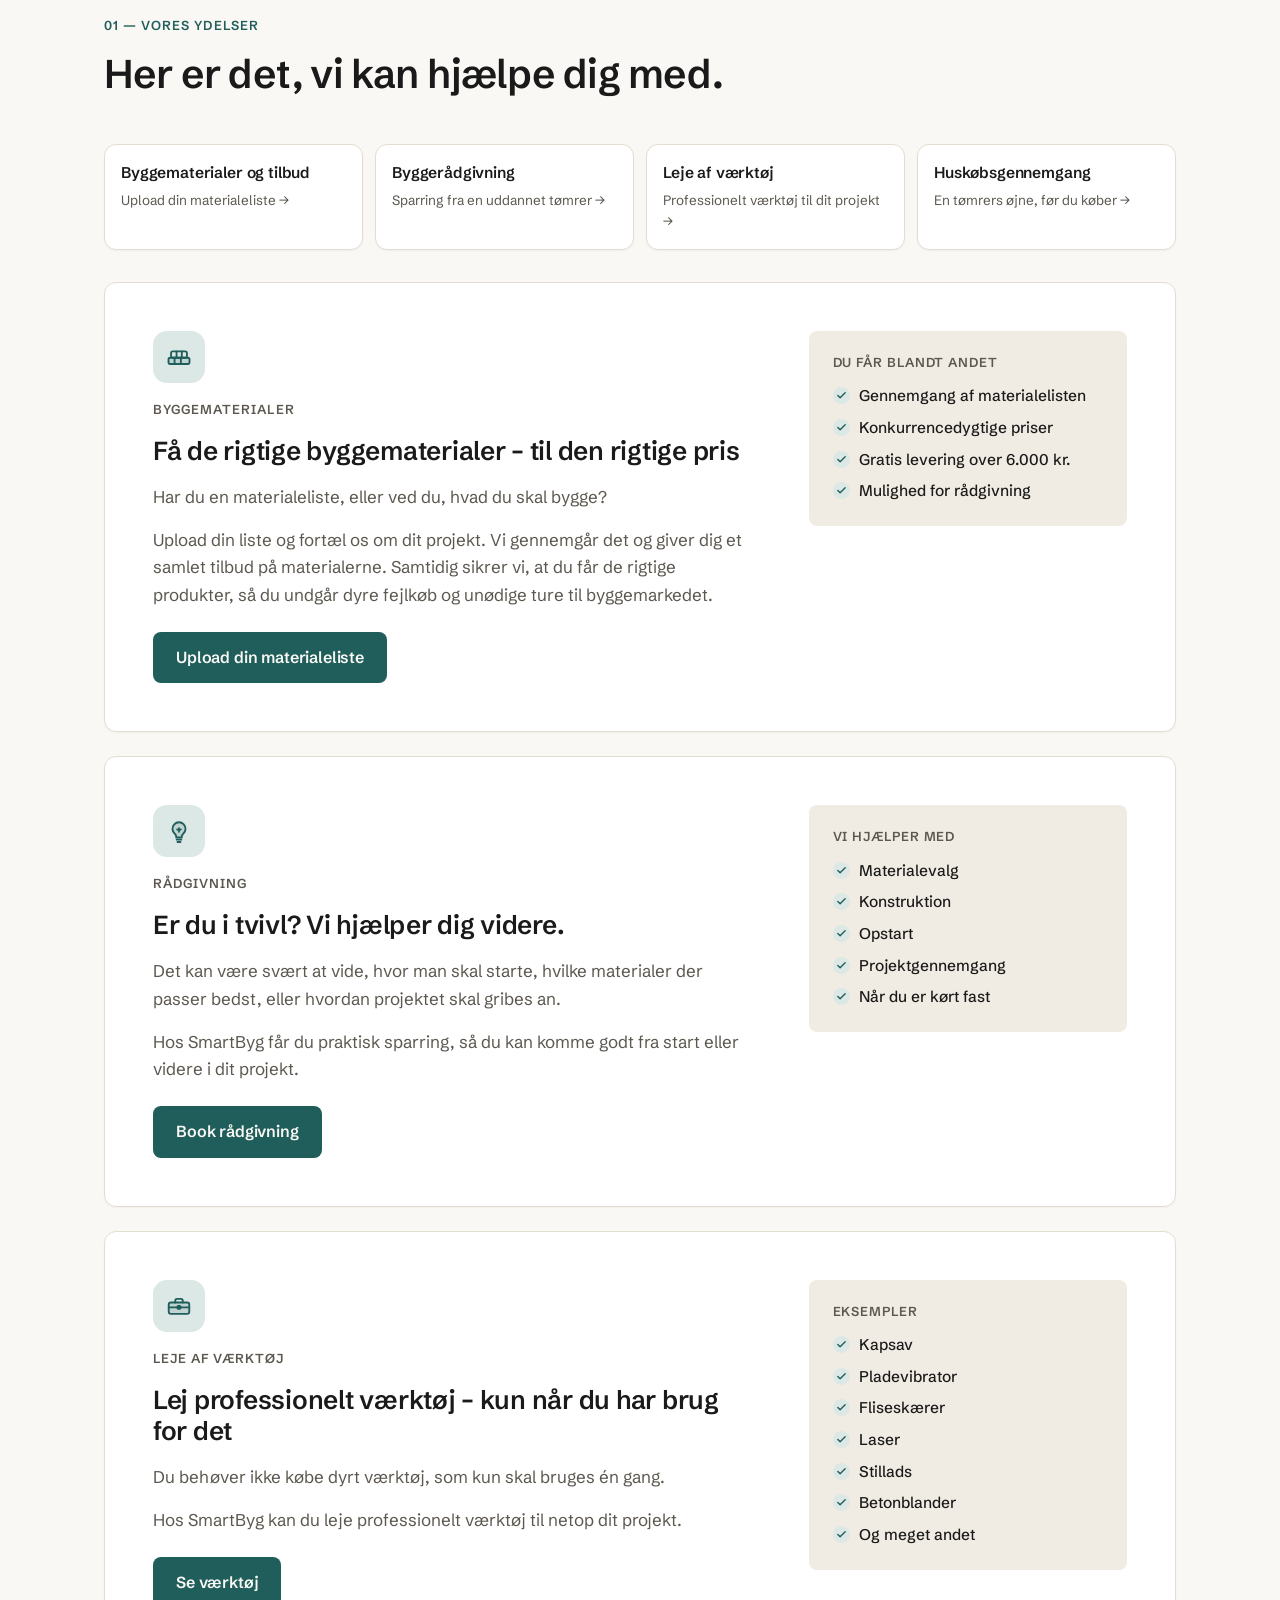
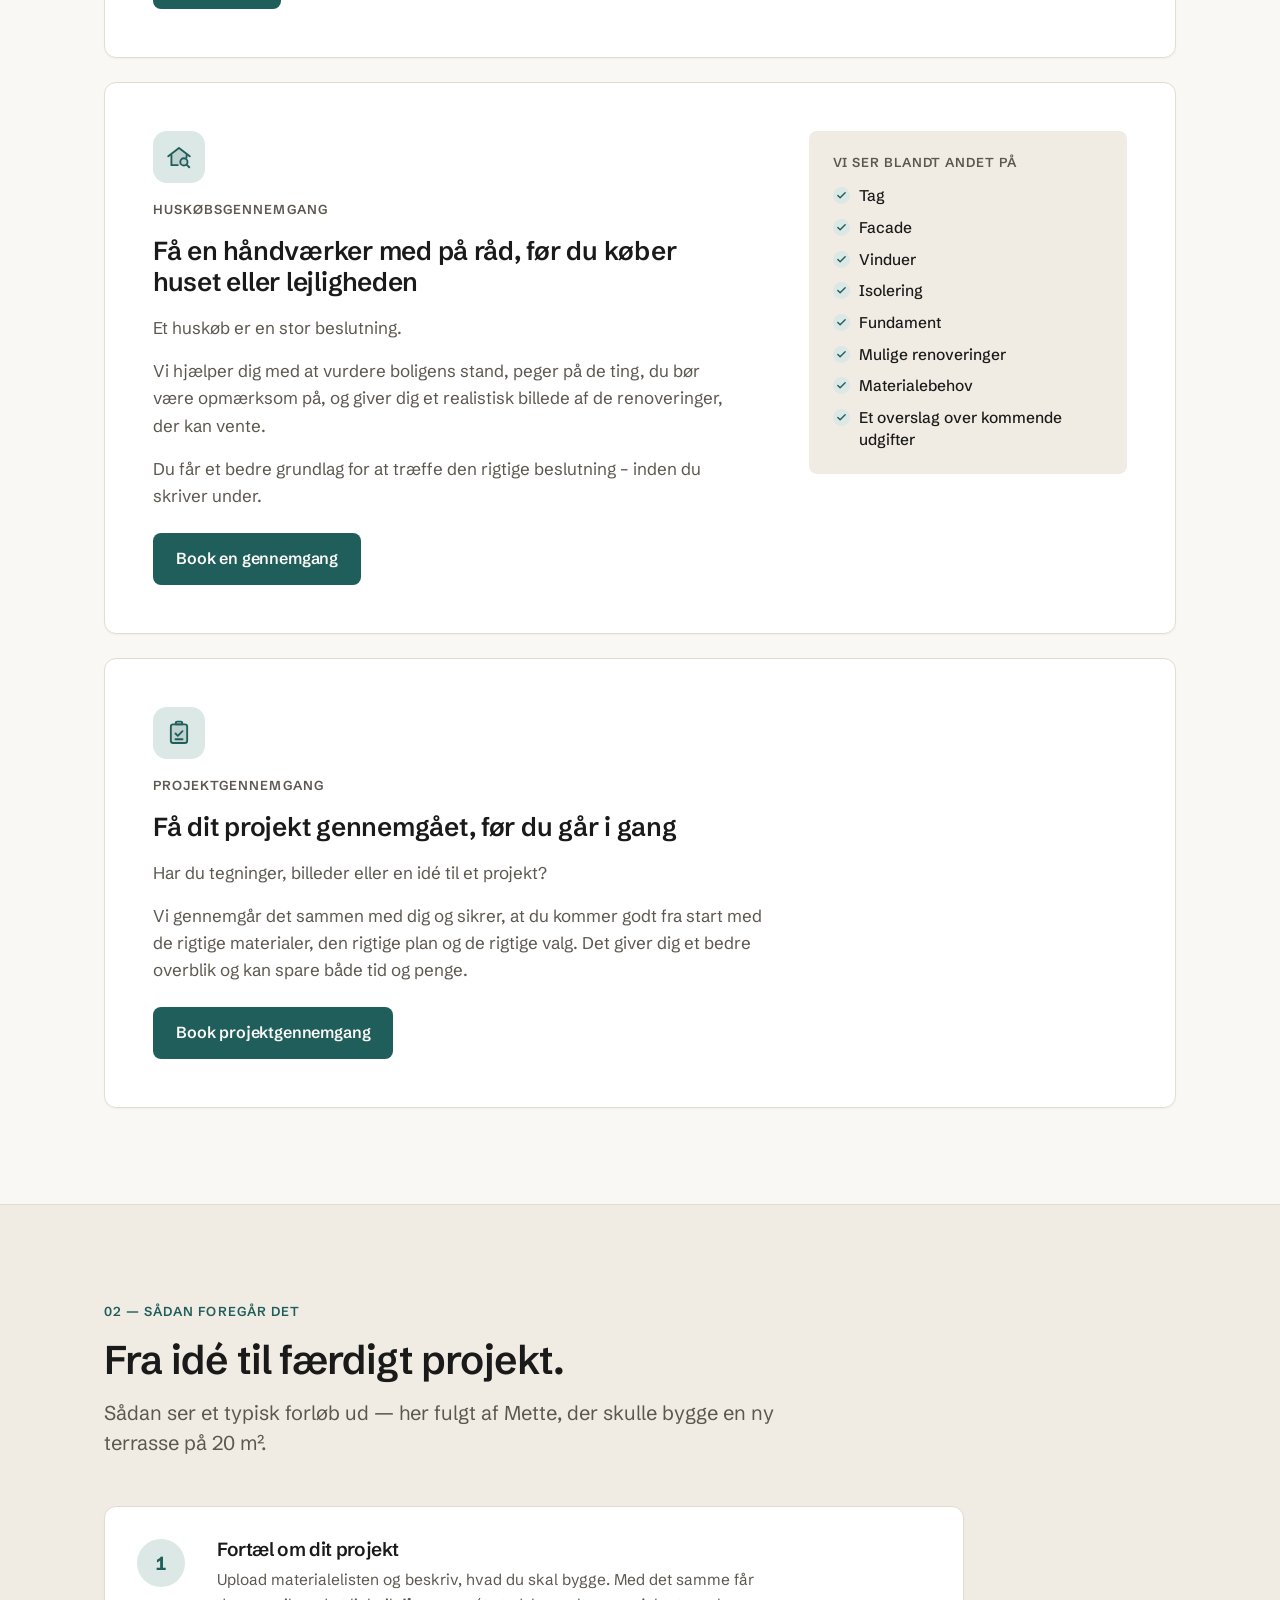
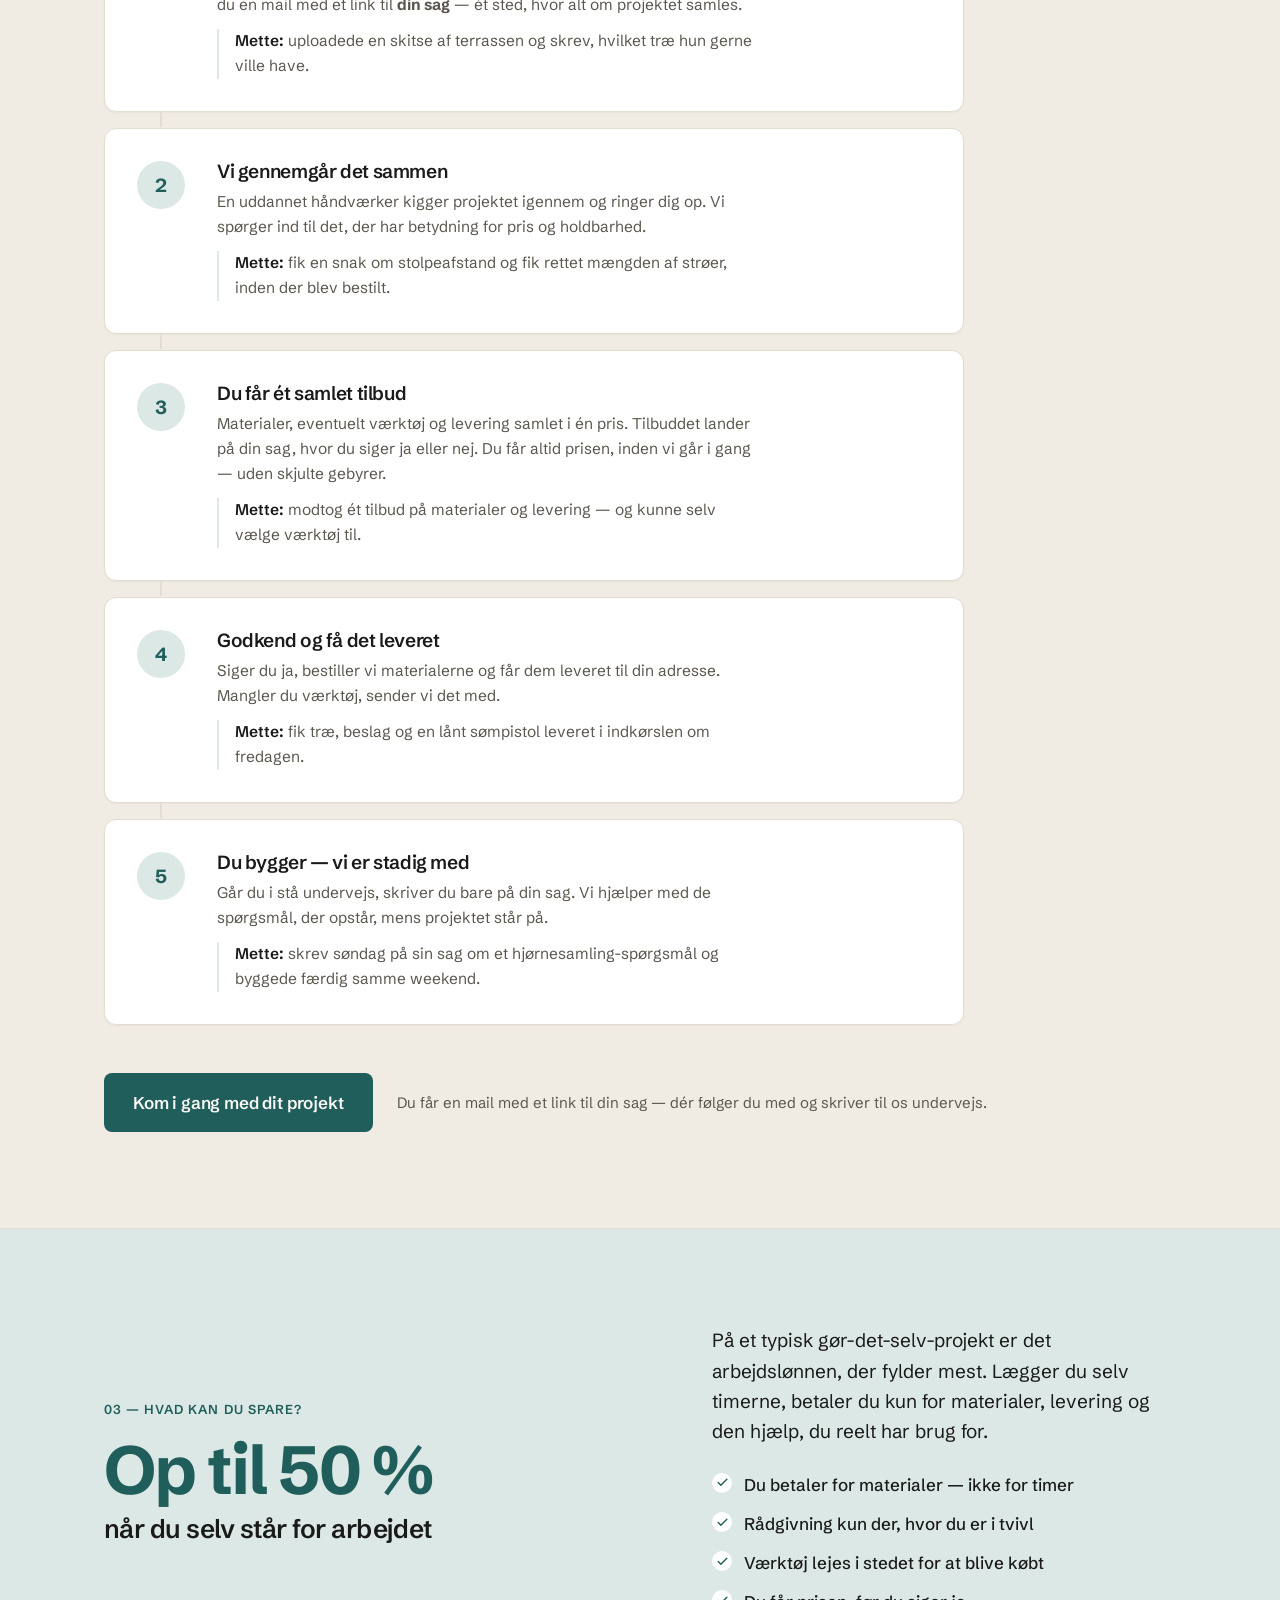
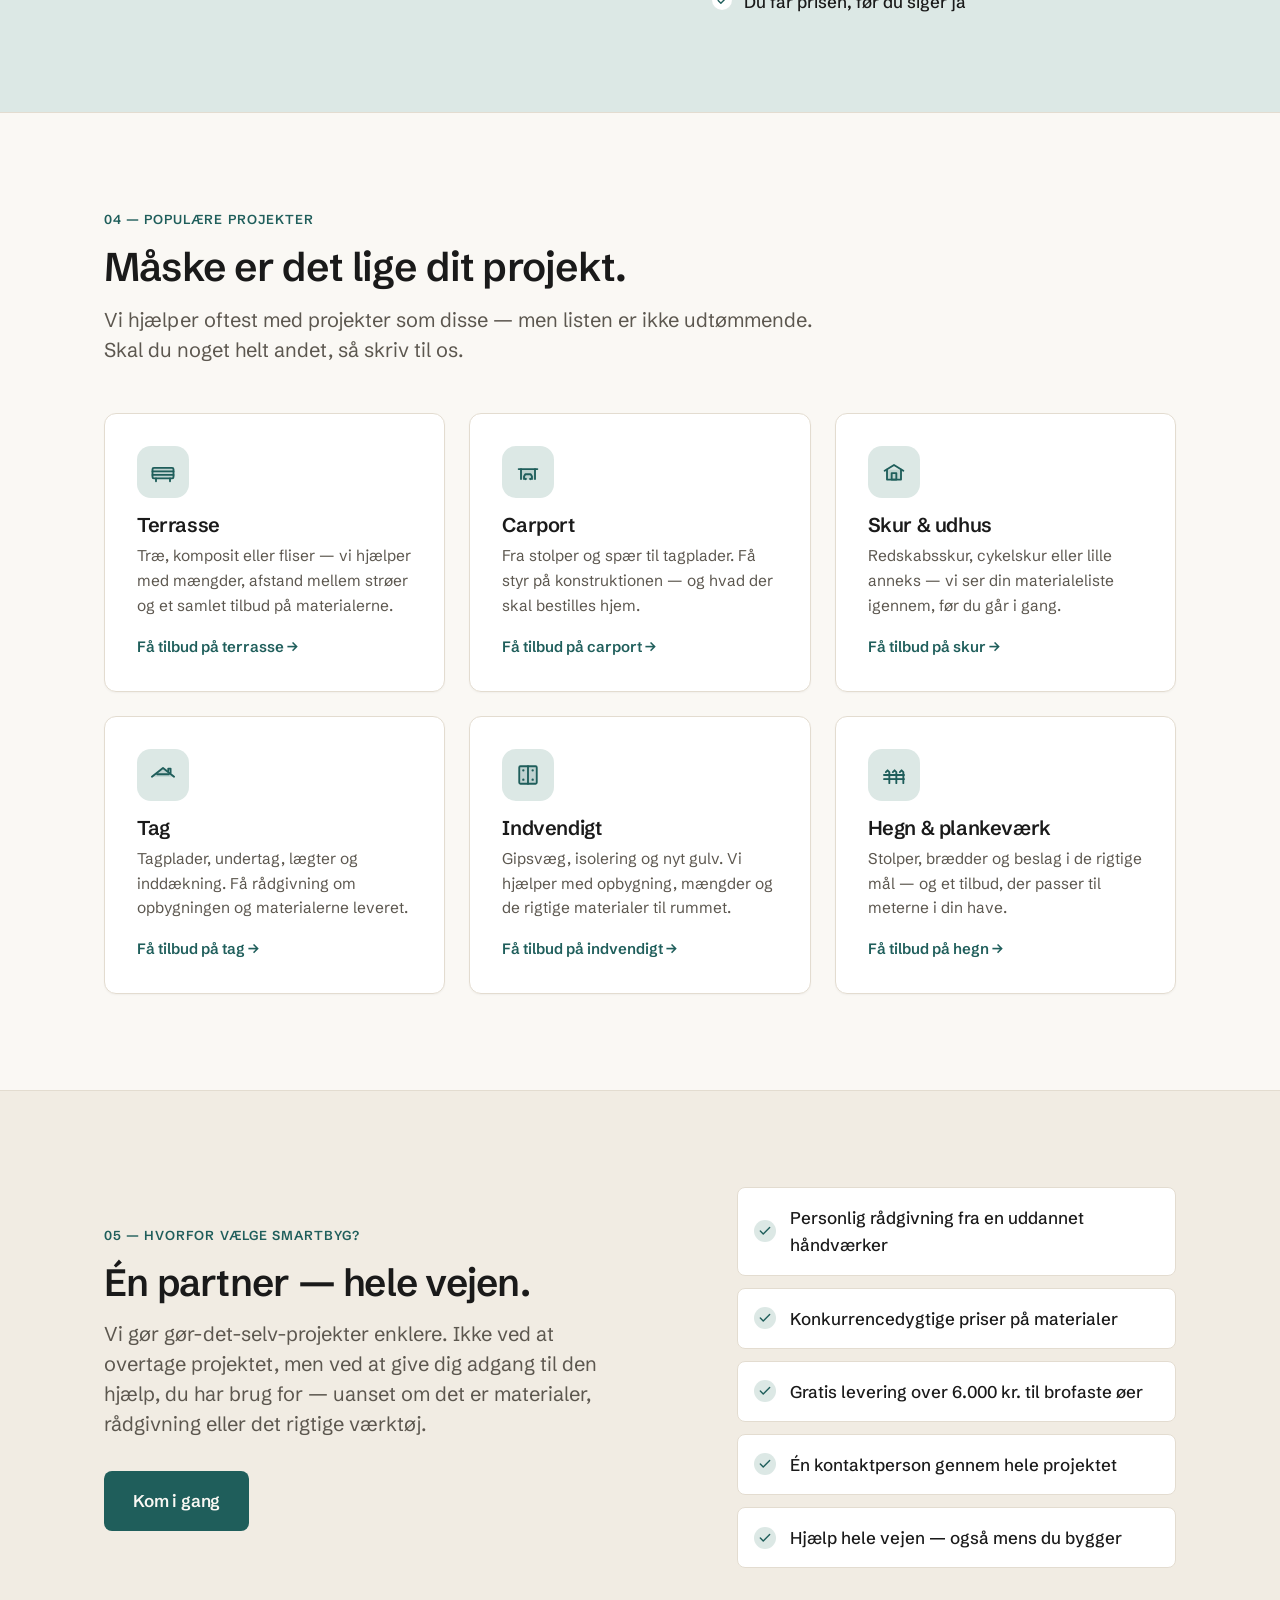
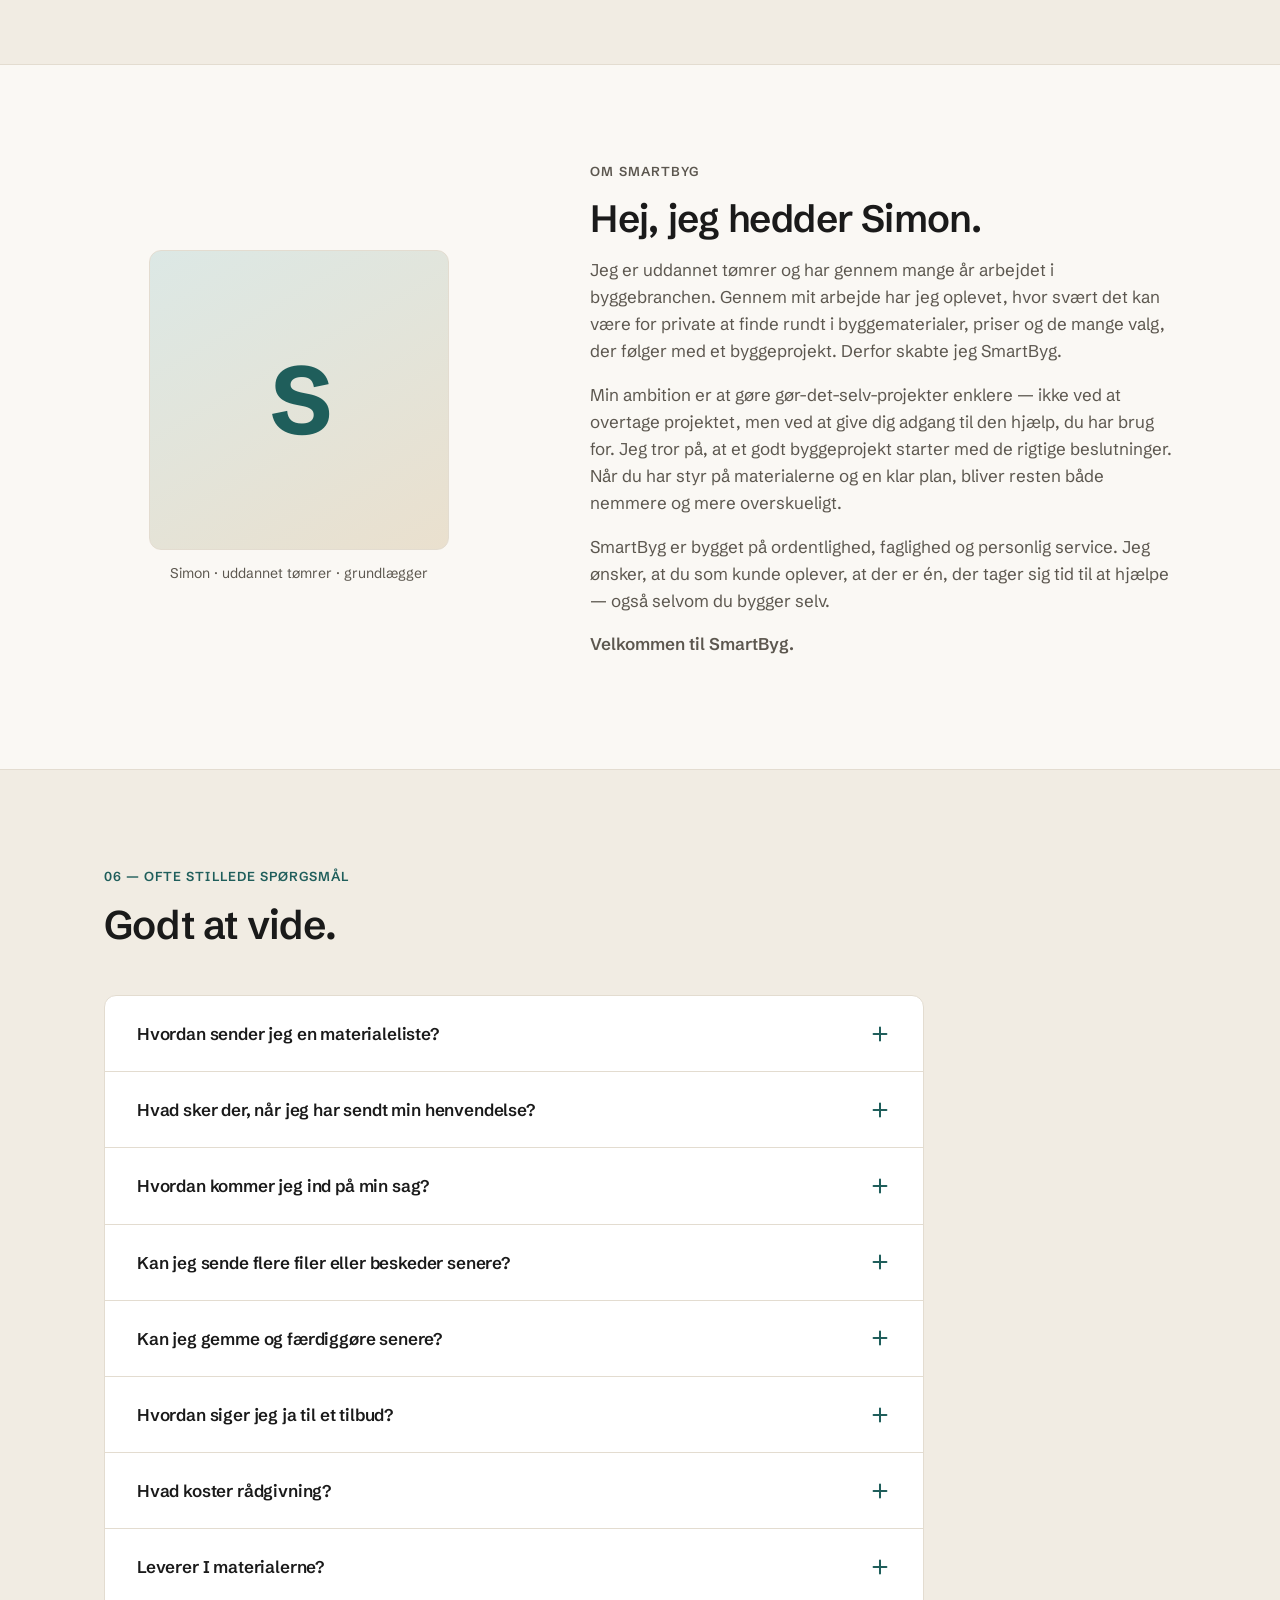
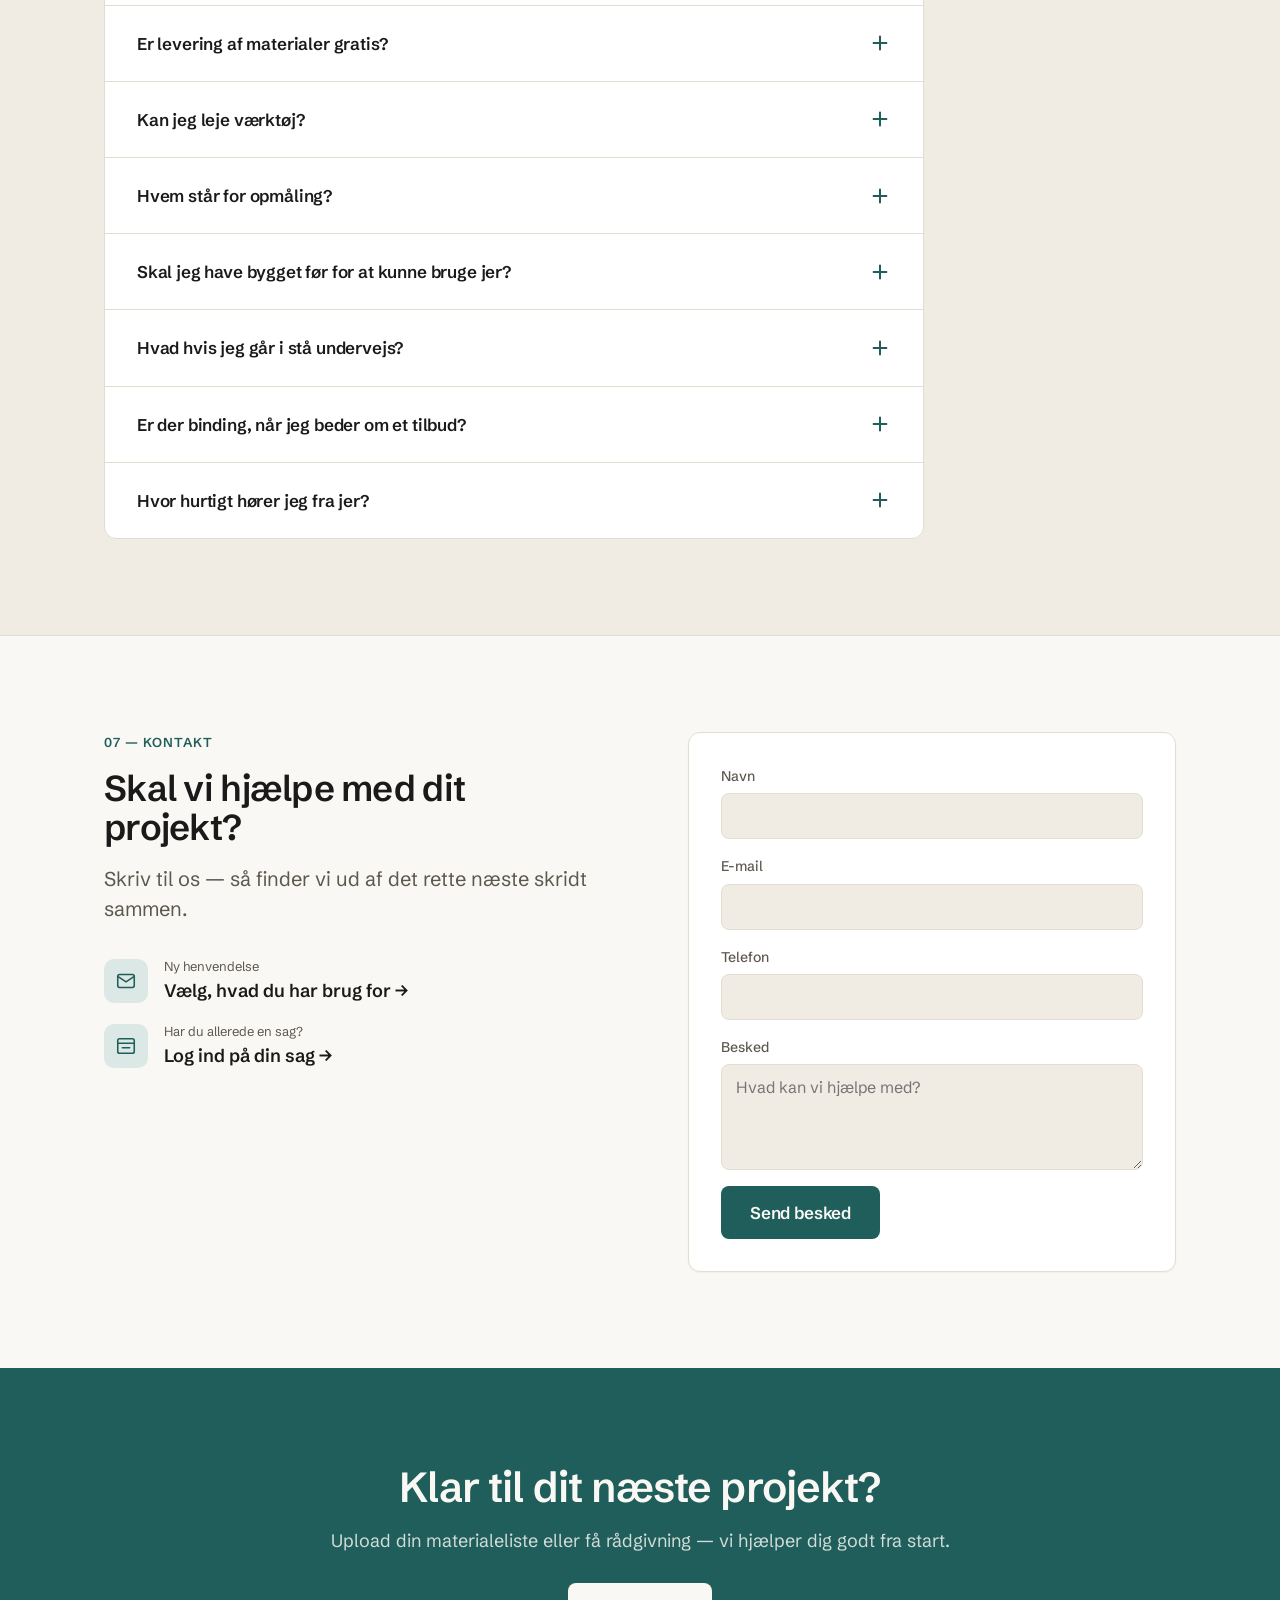
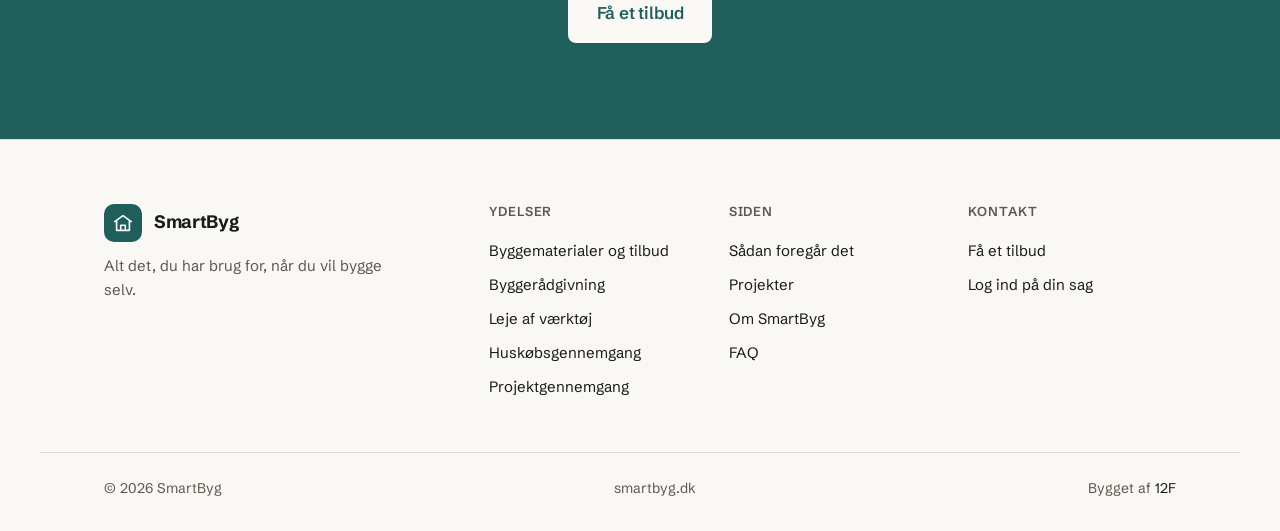
==== commit 7923bb35: "Add 4 Danish use-case landing pages for SEO (#42) Give smartbyg.dk pages that can rank, mirroring th" ====
--- a/index.html
+++ b/index.html
@@ -28,7 +28,10 @@
   <link rel="stylesheet" href="styles.css" />
 
   <!-- Umami analytics (self-hosted, cookieless). -->
-  <script defer src="https://umami.robert-jensen.dk/script.js" data-website-id="f1f3cc61-4a15-435b-b1ac-d099636d088a"></script>
+  <!-- Umami analytics: production-hostname guard — local dev (localhost/127.0.0.1/preview domains) never reports to the smartbyg.dk production site. -->
+<script>
+(function(){var H="smartbyg.dk",d=document;if(location.hostname===H||location.hostname==="www."+H){var s=d.createElement("script");s.src="https://umami.robert-jensen.dk/script.js";s.defer=true;s.dataset.websiteId="f1f3cc61-4a15-435b-b1ac-d099636d088a";s.dataset.performance="true";d.head.appendChild(s);}})();
+</script>
 </head>
 <body>
   <a class="skip-link" href="#main">Spring til indhold</a>
@@ -327,6 +330,13 @@
           <h2>Her er det, vi kan hjælpe dig med.</h2>
         </header>
 
+        <div class="services-index" aria-label="Ydelser i korthed">
+          <a href="/byggematerialer-tilbud/"><strong>Byggematerialer og tilbud</strong><span>Upload din materialeliste →</span></a>
+          <a href="/byggeraadv-givning/"><strong>Byggerådgivning</strong><span>Sparring fra en uddannet tømrer →</span></a>
+          <a href="/leje-af-vaerktoj/"><strong>Leje af værktøj</strong><span>Professionelt værktøj til dit projekt →</span></a>
+          <a href="/huskoeb-gennemgang/"><strong>Huskøbsgennemgang</strong><span>En tømrers øjne, før du køber →</span></a>
+        </div>
+
         <div class="services">
           <article class="service reveal">
             <div class="service-main">
@@ -928,10 +938,10 @@
 
       <nav class="footer-col" aria-label="Sidefod — ydelser">
         <h4>Ydelser</h4>
-        <a href="#start" data-select="materialer">Byggematerialer</a>
-        <a href="#start" data-select="raadgivning">Rådgivning</a>
-        <a href="#start" data-select="vaerktoej">Leje af værktøj</a>
-        <a href="#start" data-select="huskoeb">Huskøbsgennemgang</a>
+        <a href="/byggematerialer-tilbud/">Byggematerialer og tilbud</a>
+        <a href="/byggeraadv-givning/">Byggerådgivning</a>
+        <a href="/leje-af-vaerktoj/">Leje af værktøj</a>
+        <a href="/huskoeb-gennemgang/">Huskøbsgennemgang</a>
         <a href="#start" data-select="projektgennemgang">Projektgennemgang</a>
       </nav>
 
--- a/styles.css
+++ b/styles.css
@@ -533,6 +533,45 @@
 }
 .card-link:hover { color: var(--accent-hover); }
 
+/* ---------- Services index (landing-page links) ---------- */
+/* A compact grid of links to the four use-case landing pages, sitting just
+   under the "Vores ydelser" heading on the home page. Card look, but lighter
+   — the detail lives on each service block below. */
+.services-index {
+  display: grid;
+  gap: var(--sp-3);
+  margin-bottom: var(--sp-6);
+  grid-template-columns: repeat(2, 1fr);
+}
+@media (min-width: 800px) { .services-index { grid-template-columns: repeat(4, 1fr); } }
+.services-index a {
+  display: block;
+  background: var(--surface);
+  border: 1px solid var(--border);
+  border-radius: var(--radius);
+  padding: var(--sp-4);
+  box-shadow: var(--shadow-card);
+  transition: border-color .18s ease, transform .18s ease, box-shadow .18s ease;
+}
+.services-index a:hover {
+  border-color: var(--accent);
+  transform: translateY(-2px);
+  box-shadow: var(--shadow-float);
+}
+.services-index strong {
+  display: block;
+  font-size: 15.5px;
+  font-weight: 600;
+  letter-spacing: -0.01em;
+  color: var(--text);
+  margin-bottom: 4px;
+}
+.services-index span {
+  display: block;
+  font-size: 13.5px;
+  color: var(--text-muted);
+}
+
 /* ---------- Services (detailed offering blocks) ---------- */
 /* Each of the five offerings gets its own block: copy + CTA on the left, the
    "what you get" list on the right. Blocks without a list use .service-solo. */
